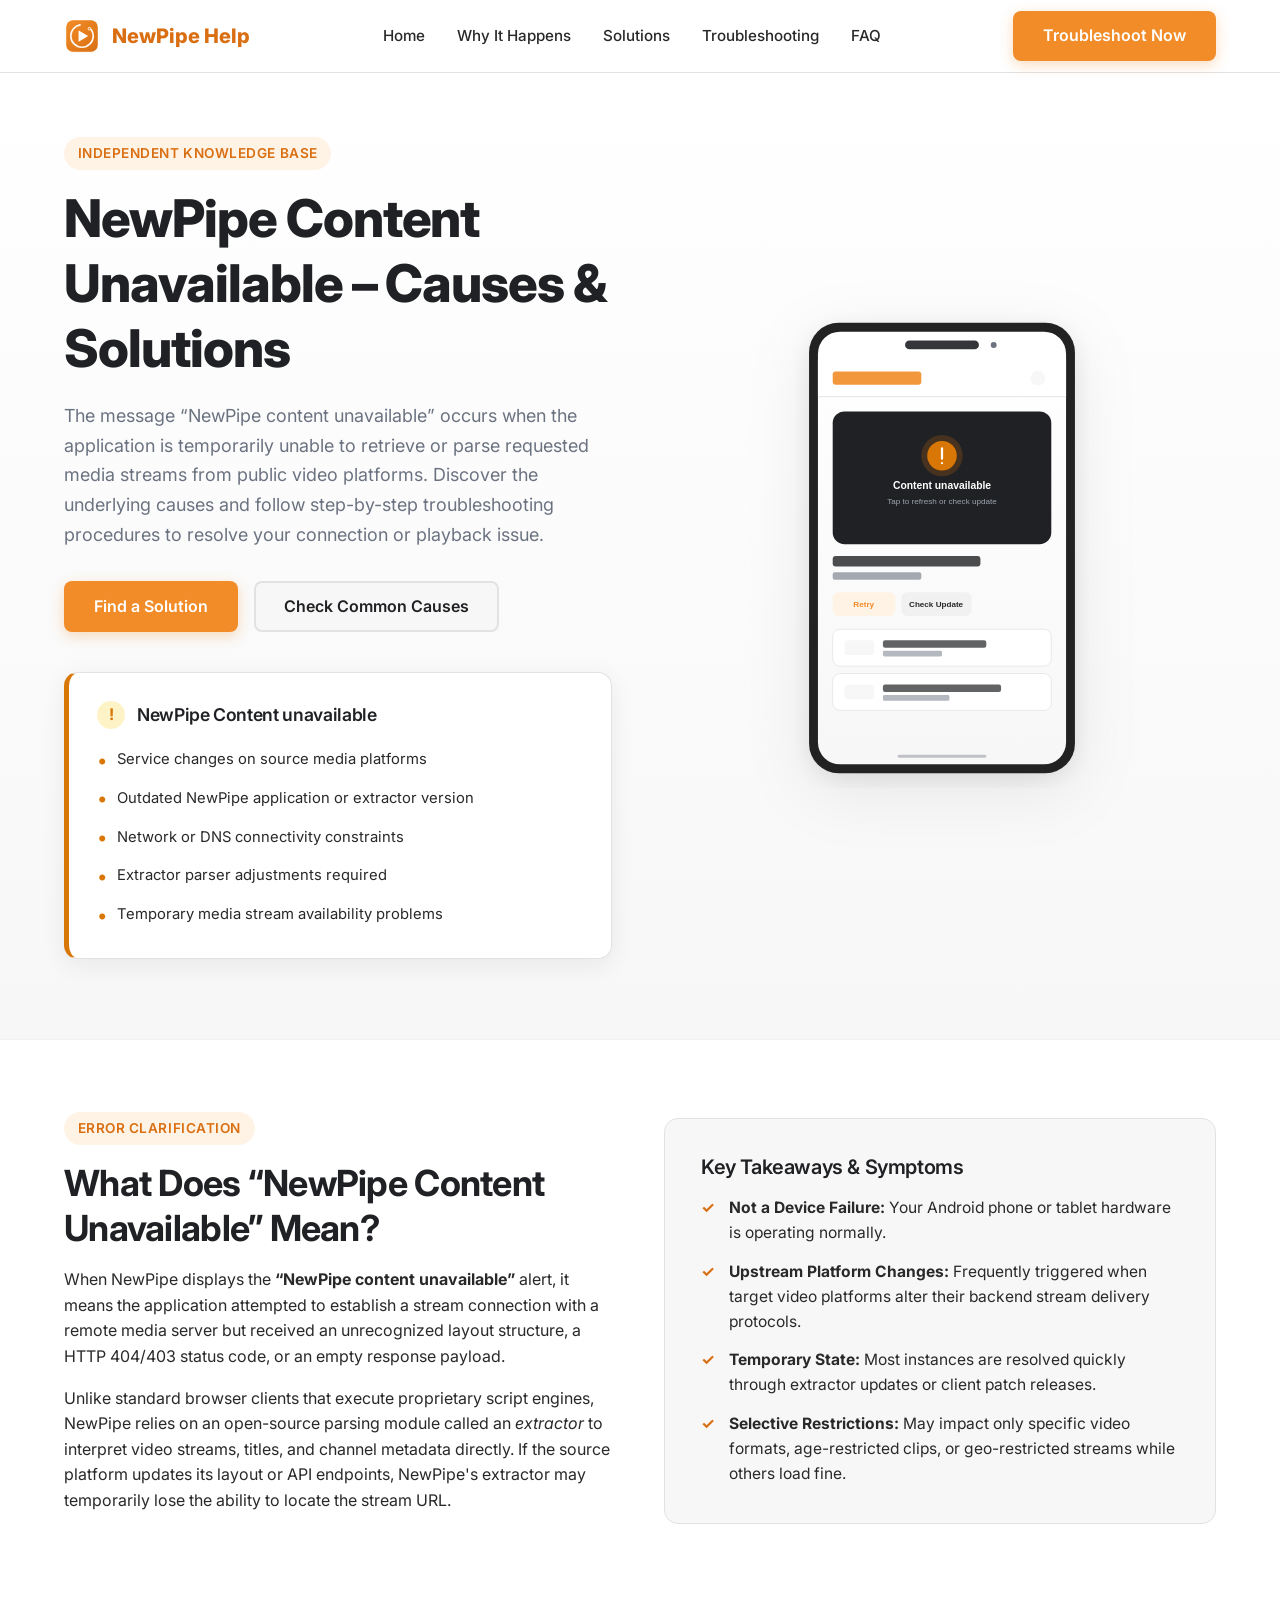
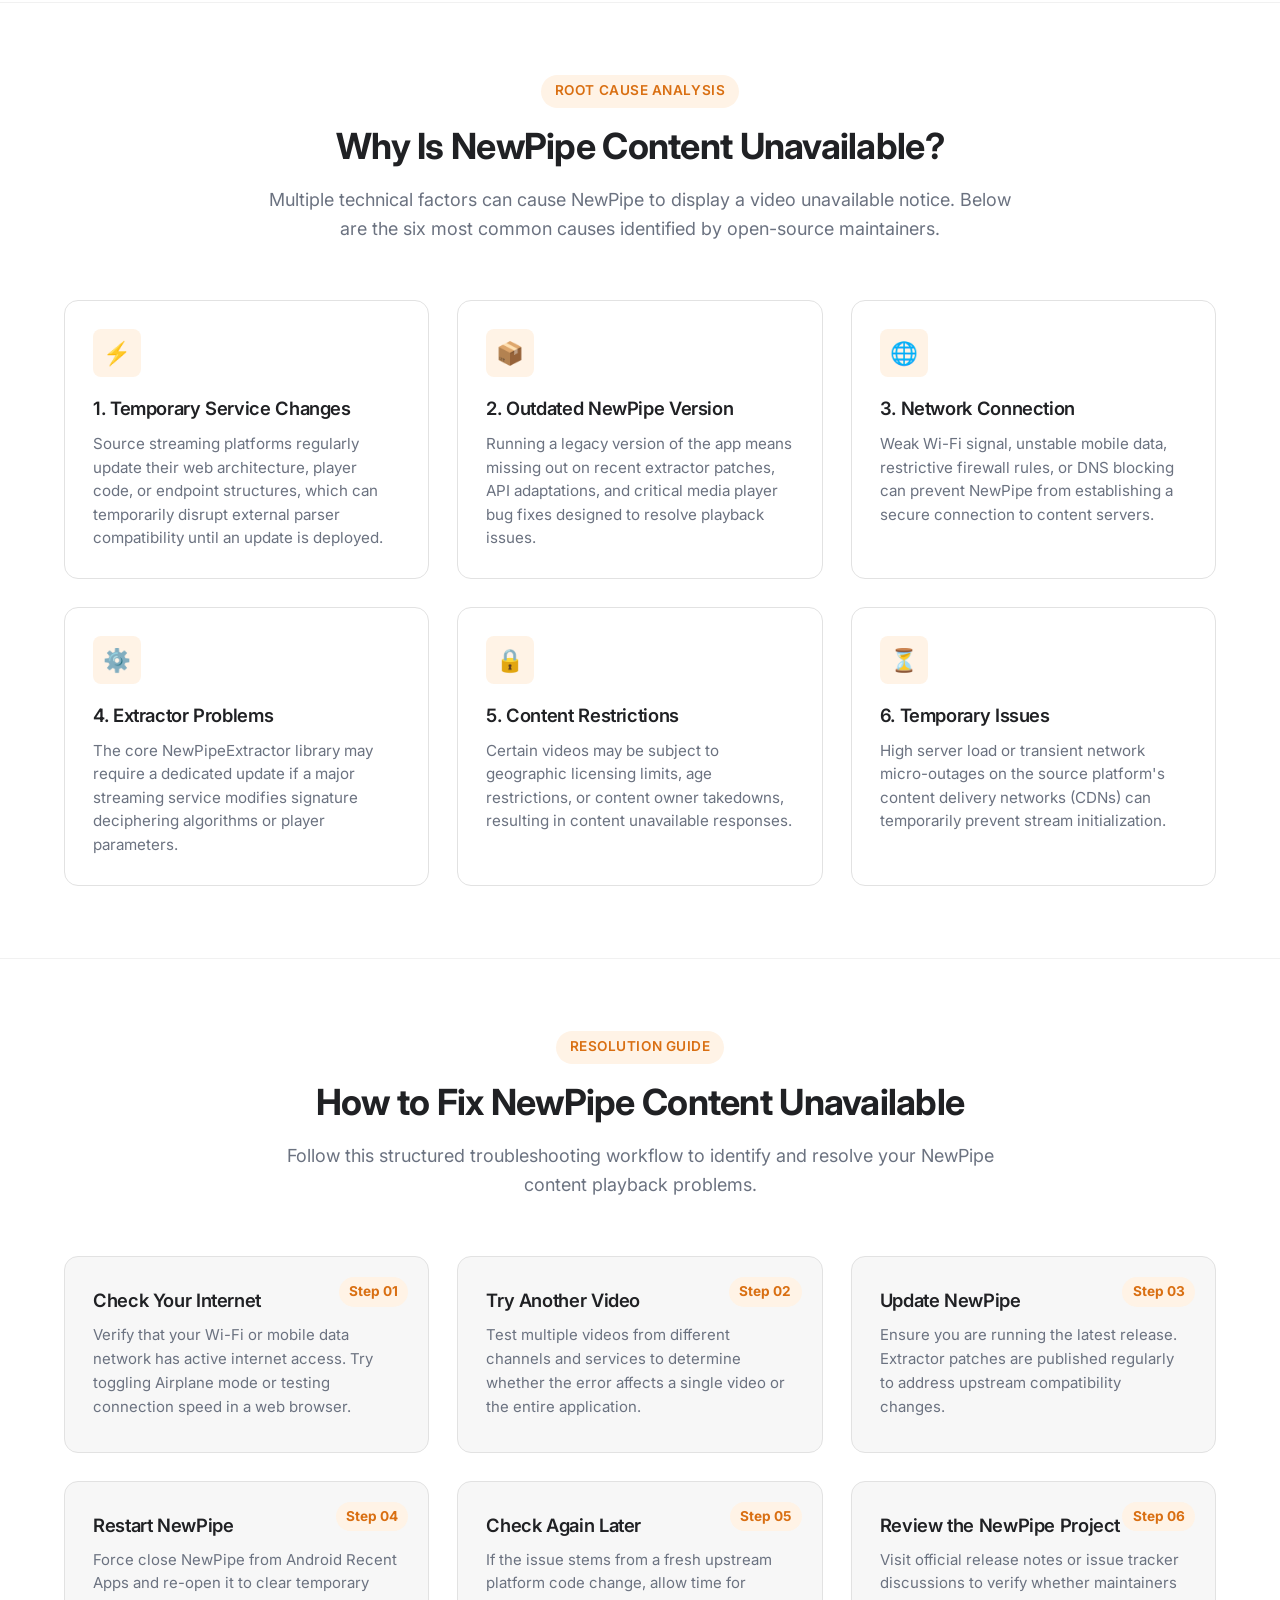
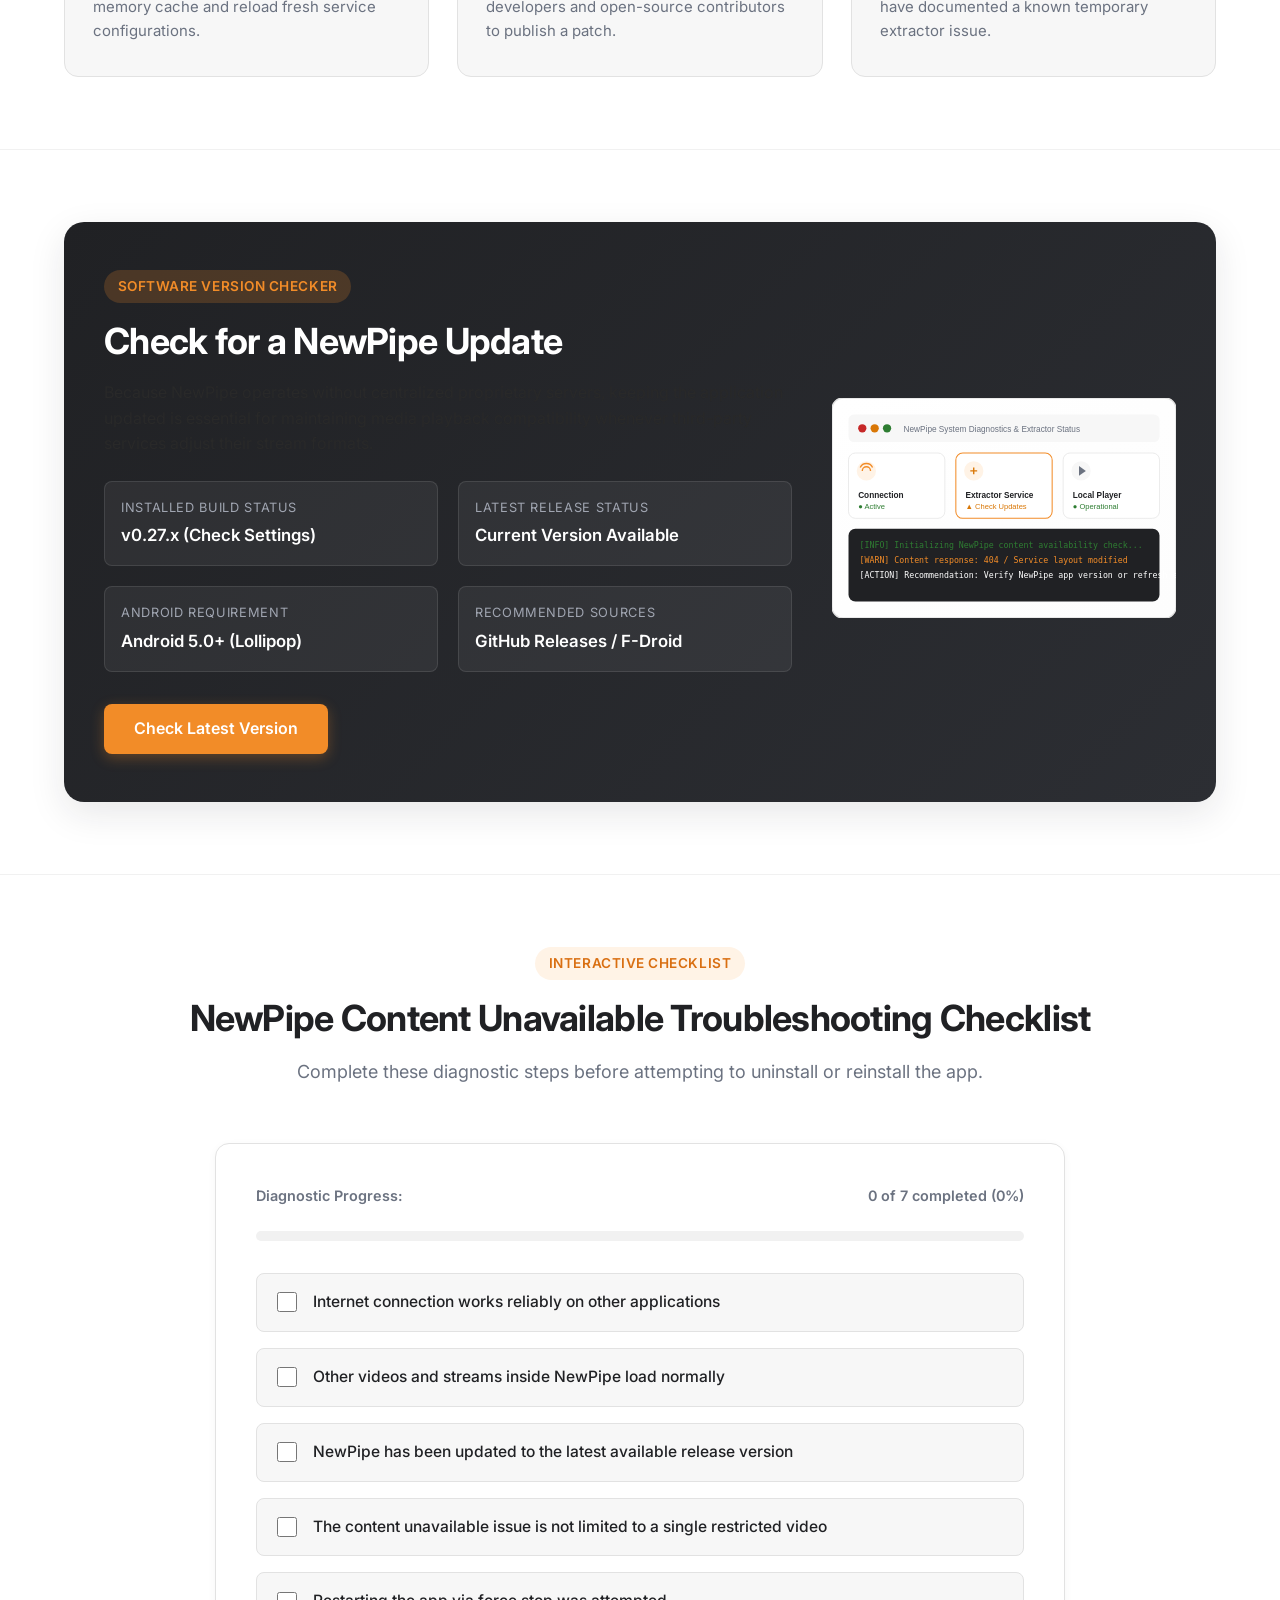
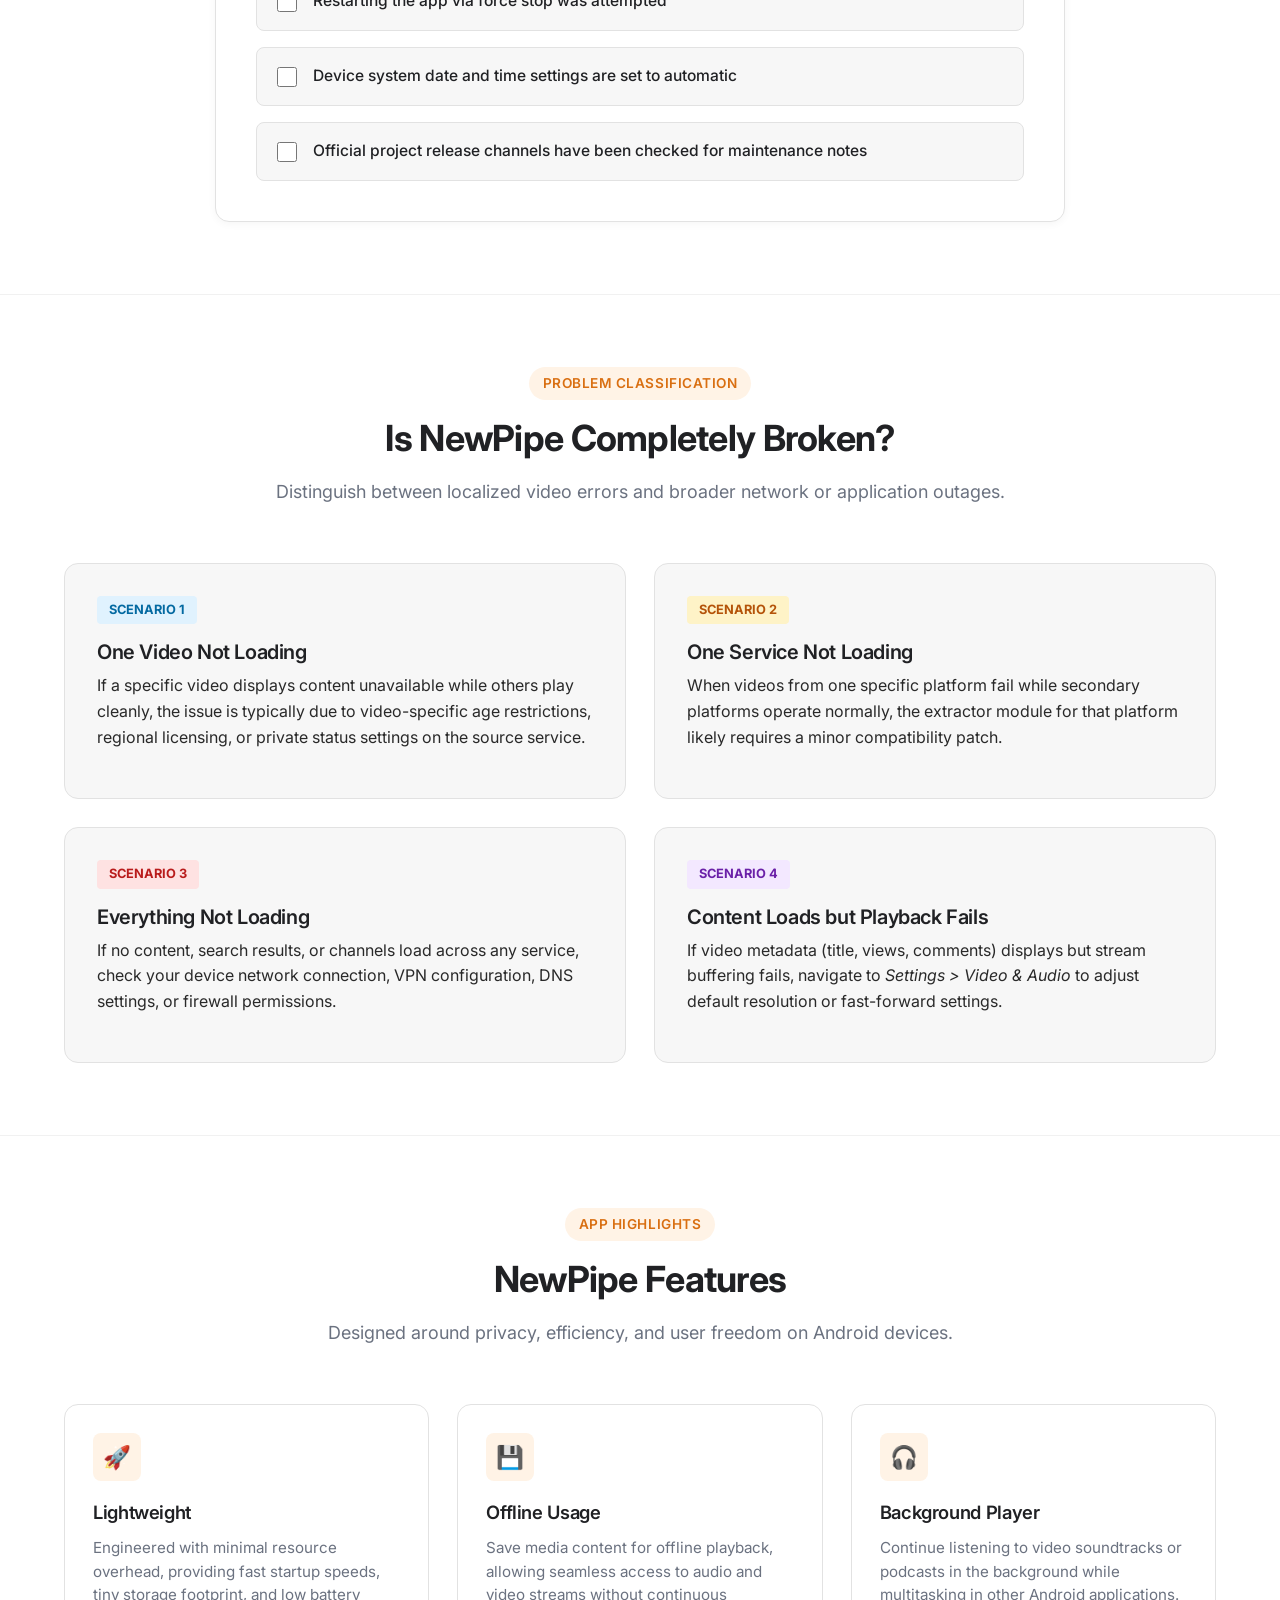
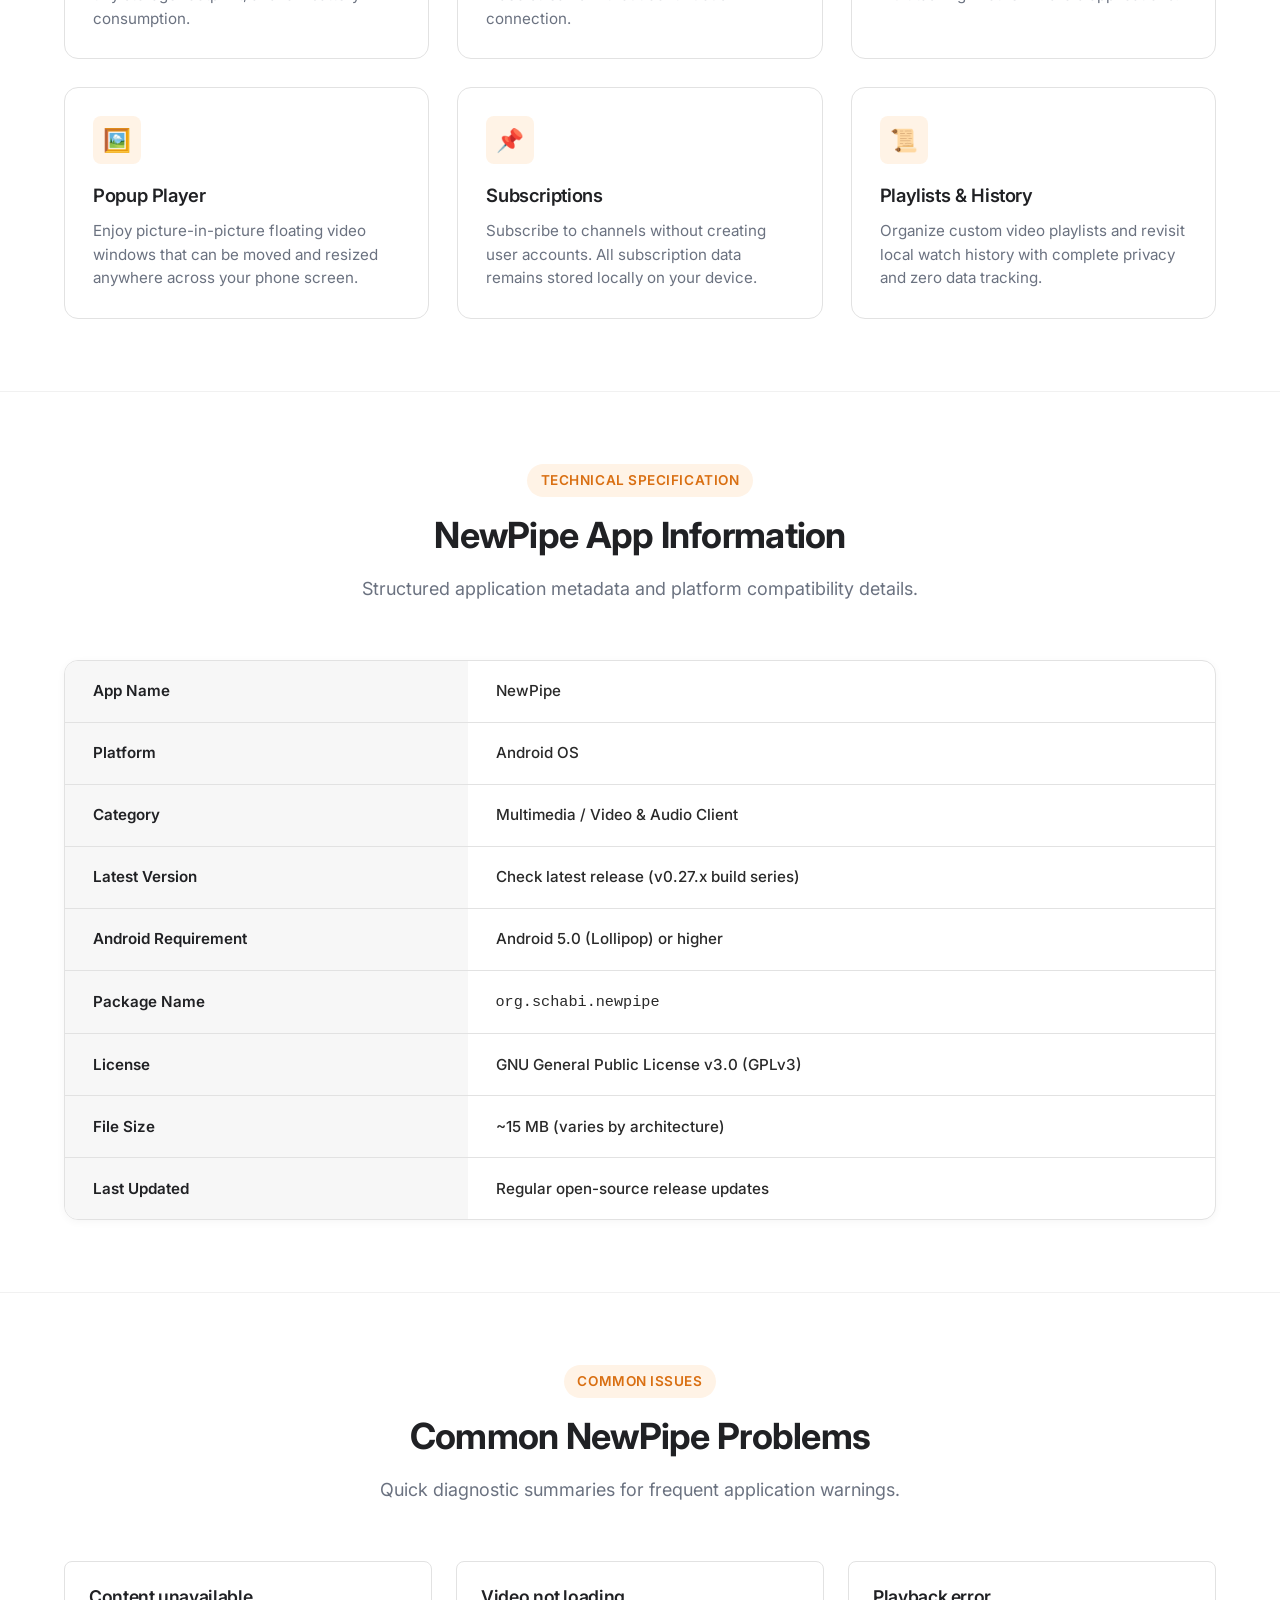
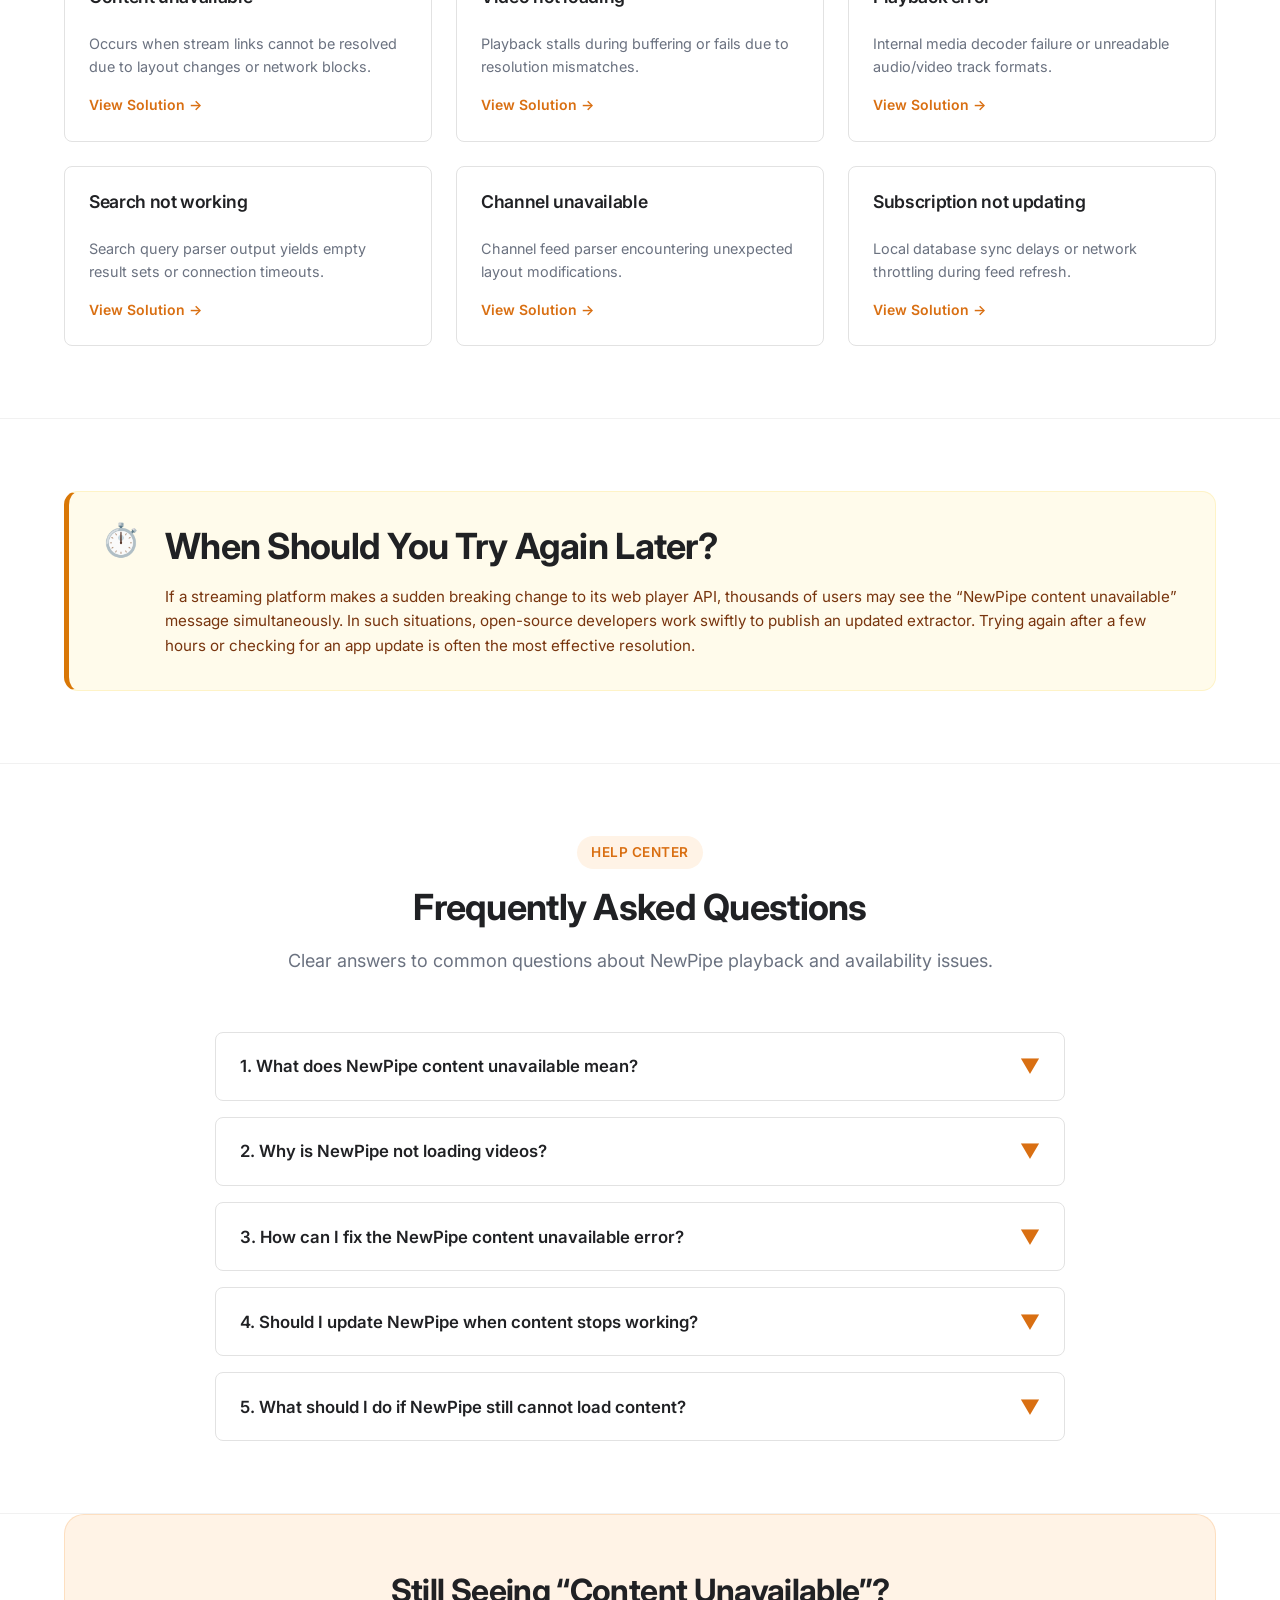
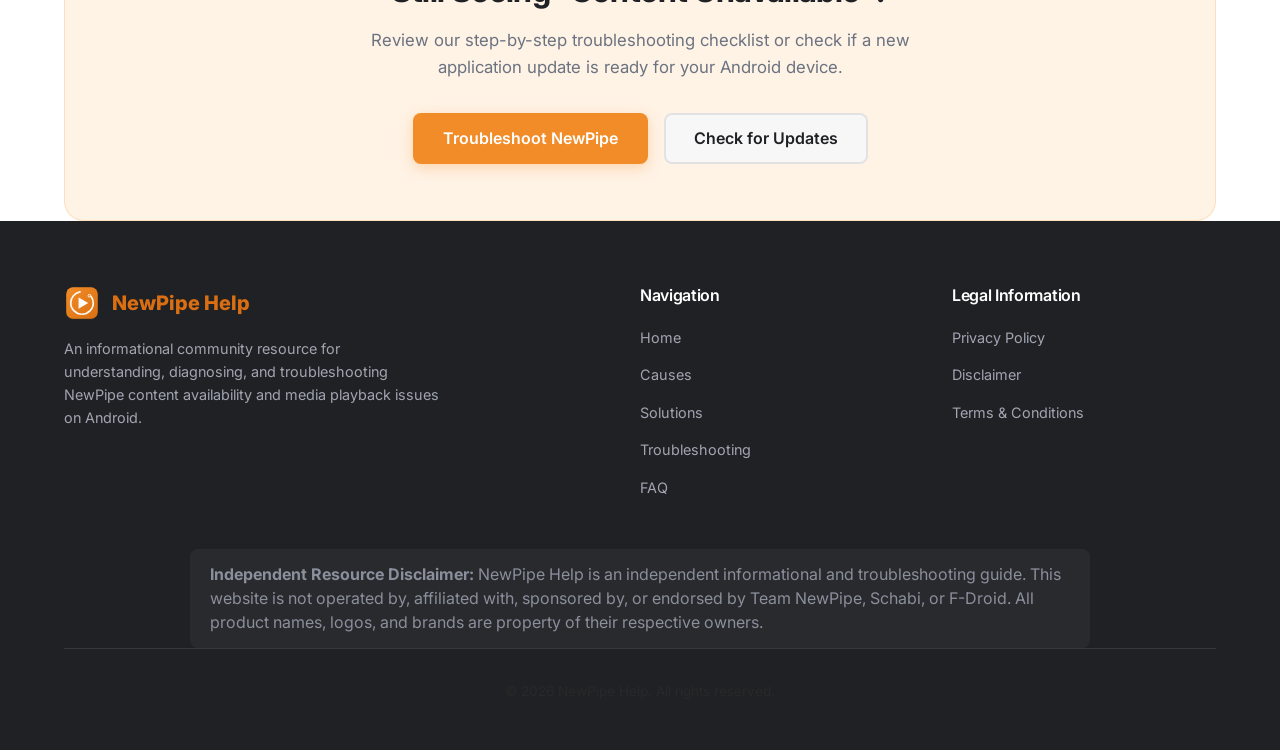
==== index.html @ a4436a57 "first commit" ====
<!DOCTYPE html>
<html lang="en">
<head>
  <meta charset="UTF-8">
  <meta name="viewport" content="width=device-width, initial-scale=1.0">
  <title>NewPipe Content Unavailable – Causes &amp; Fixes</title>
  <meta name="description" content="Seeing “NewPipe content unavailable”? Learn the common causes, troubleshooting steps, update checks, and possible solutions for NewPipe issues.">
  <meta name="keywords" content="NewPipe content unavailable, NewPipe content unavailable error, NewPipe video unavailable, NewPipe not loading content, NewPipe playback problem, NewPipe troubleshooting, NewPipe update, NewPipe connection issue">
  
  <!-- Open Graph / Meta -->
  <meta property="og:title" content="NewPipe Content Unavailable – Causes &amp; Fixes">
  <meta property="og:description" content="Comprehensive troubleshooting resource for understanding and fixing the NewPipe content unavailable error message.">
  <meta property="og:type" content="website">

  <!-- Favicon -->
  <link rel="icon" type="image/svg+xml" href="favicon.svg">
  
  <!-- CSS Stylesheet -->
  <link rel="stylesheet" href="css/style.css">
</head>
<body id="home">

  <!-- Header / Navigation Bar -->
  <header class="site-header">
    <div class="container nav-container">
      <a href="#home" class="brand-logo" aria-label="NewPipe Help Homepage">
        <img src="assets/logo/logo.svg" alt="NewPipe Help Icon">
        <span>NewPipe Help</span>
      </a>

      <nav aria-label="Main Navigation">
        <ul class="nav-menu">
          <li><a href="#home" class="nav-link">Home</a></li>
          <li><a href="#why-it-happens" class="nav-link">Why It Happens</a></li>
          <li><a href="#solutions" class="nav-link">Solutions</a></li>
          <li><a href="#troubleshooting" class="nav-link">Troubleshooting</a></li>
          <li><a href="#faq" class="nav-link">FAQ</a></li>
        </ul>
      </nav>

      <div class="nav-actions">
        <a href="#troubleshooting" class="btn btn-primary">Troubleshoot Now</a>
      </div>

      <button class="hamburger-toggle" aria-expanded="false" aria-label="Toggle navigation menu">
        <div class="hamburger-icon">
          <span></span>
          <span></span>
          <span></span>
        </div>
      </button>
    </div>
  </header>

  <main>
    <!-- Hero Section & Status Card -->
    <section class="hero-section">
      <div class="container hero-grid">
        <div class="hero-content">
          <div class="badge-tag">Independent Knowledge Base</div>
          <h1>NewPipe Content Unavailable – Causes &amp; Solutions</h1>
          <p class="lead">
            The message “NewPipe content unavailable” occurs when the application is temporarily unable to retrieve or parse requested media streams from public video platforms. Discover the underlying causes and follow step-by-step troubleshooting procedures to resolve your connection or playback issue.
          </p>

          <div class="hero-buttons">
            <a href="#solutions" class="btn btn-primary">Find a Solution</a>
            <a href="#why-it-happens" class="btn btn-secondary">Check Common Causes</a>
          </div>

          <!-- Error Status Card Component -->
          <div class="status-card-box">
            <div class="status-card-header">
              <div class="status-indicator-icon">!</div>
              <h3>NewPipe Content unavailable</h3>
            </div>
            <ul class="status-causes-list">
              <li>Service changes on source media platforms</li>
              <li>Outdated NewPipe application or extractor version</li>
              <li>Network or DNS connectivity constraints</li>
              <li>Extractor parser adjustments required</li>
              <li>Temporary media stream availability problems</li>
            </ul>
          </div>
        </div>

        <div class="hero-visual">
          <img src="assets/images/phone-mockup.svg" alt="NewPipe content unavailable error screen illustration on Android device" width="400" height="650">
        </div>
      </div>
    </section>

    <!-- 1. What Does "Content Unavailable" Mean? -->
    <section id="meaning">
      <div class="container">
        <div class="explanation-grid">
          <div>
            <div class="badge-tag">Error Clarification</div>
            <h2>What Does “NewPipe Content Unavailable” Mean?</h2>
            <p>
              When NewPipe displays the <strong>“NewPipe content unavailable”</strong> alert, it means the application attempted to establish a stream connection with a remote media server but received an unrecognized layout structure, a HTTP 404/403 status code, or an empty response payload.
            </p>
            <p>
              Unlike standard browser clients that execute proprietary script engines, NewPipe relies on an open-source parsing module called an <em>extractor</em> to interpret video streams, titles, and channel metadata directly. If the source platform updates its layout or API endpoints, NewPipe's extractor may temporarily lose the ability to locate the stream URL.
            </p>
          </div>

          <div class="explanation-card">
            <h3>Key Takeaways &amp; Symptoms</h3>
            <ul>
              <li><strong>Not a Device Failure:</strong> Your Android phone or tablet hardware is operating normally.</li>
              <li><strong>Upstream Platform Changes:</strong> Frequently triggered when target video platforms alter their backend stream delivery protocols.</li>
              <li><strong>Temporary State:</strong> Most instances are resolved quickly through extractor updates or client patch releases.</li>
              <li><strong>Selective Restrictions:</strong> May impact only specific video formats, age-restricted clips, or geo-restricted streams while others load fine.</li>
            </ul>
          </div>
        </div>
      </div>
    </section>

    <!-- 2. Why Is NewPipe Content Unavailable? (6 Cards) -->
    <section id="why-it-happens" class="surface-bg">
      <div class="container">
        <div class="section-title-wrap">
          <div class="badge-tag">Root Cause Analysis</div>
          <h2>Why Is NewPipe Content Unavailable?</h2>
          <p class="lead">Multiple technical factors can cause NewPipe to display a video unavailable notice. Below are the six most common causes identified by open-source maintainers.</p>
        </div>

        <div class="grid-3-col">
          <div class="feature-card">
            <div class="card-icon">⚡</div>
            <h3>1. Temporary Service Changes</h3>
            <p>Source streaming platforms regularly update their web architecture, player code, or endpoint structures, which can temporarily disrupt external parser compatibility until an update is deployed.</p>
          </div>

          <div class="feature-card">
            <div class="card-icon">📦</div>
            <h3>2. Outdated NewPipe Version</h3>
            <p>Running a legacy version of the app means missing out on recent extractor patches, API adaptations, and critical media player bug fixes designed to resolve playback issues.</p>
          </div>

          <div class="feature-card">
            <div class="card-icon">🌐</div>
            <h3>3. Network Connection</h3>
            <p>Weak Wi-Fi signal, unstable mobile data, restrictive firewall rules, or DNS blocking can prevent NewPipe from establishing a secure connection to content servers.</p>
          </div>

          <div class="feature-card">
            <div class="card-icon">⚙️</div>
            <h3>4. Extractor Problems</h3>
            <p>The core NewPipeExtractor library may require a dedicated update if a major streaming service modifies signature deciphering algorithms or player parameters.</p>
          </div>

          <div class="feature-card">
            <div class="card-icon">🔒</div>
            <h3>5. Content Restrictions</h3>
            <p>Certain videos may be subject to geographic licensing limits, age restrictions, or content owner takedowns, resulting in content unavailable responses.</p>
          </div>

          <div class="feature-card">
            <div class="card-icon">⏳</div>
            <h3>6. Temporary Issues</h3>
            <p>High server load or transient network micro-outages on the source platform's content delivery networks (CDNs) can temporarily prevent stream initialization.</p>
          </div>
        </div>
      </div>
    </section>

    <!-- 3. How to Fix NewPipe Content Unavailable (6 Steps) -->
    <section id="solutions">
      <div class="container">
        <div class="section-title-wrap">
          <div class="badge-tag">Resolution Guide</div>
          <h2>How to Fix NewPipe Content Unavailable</h2>
          <p class="lead">Follow this structured troubleshooting workflow to identify and resolve your NewPipe content playback problems.</p>
        </div>

        <div class="steps-grid">
          <div class="step-card">
            <span class="step-number">Step 01</span>
            <h3>Check Your Internet</h3>
            <p>Verify that your Wi-Fi or mobile data network has active internet access. Try toggling Airplane mode or testing connection speed in a web browser.</p>
          </div>

          <div class="step-card">
            <span class="step-number">Step 02</span>
            <h3>Try Another Video</h3>
            <p>Test multiple videos from different channels and services to determine whether the error affects a single video or the entire application.</p>
          </div>

          <div class="step-card">
            <span class="step-number">Step 03</span>
            <h3>Update NewPipe</h3>
            <p>Ensure you are running the latest release. Extractor patches are published regularly to address upstream compatibility changes.</p>
          </div>

          <div class="step-card">
            <span class="step-number">Step 04</span>
            <h3>Restart NewPipe</h3>
            <p>Force close NewPipe from Android Recent Apps and re-open it to clear temporary memory cache and reload fresh service configurations.</p>
          </div>

          <div class="step-card">
            <span class="step-number">Step 05</span>
            <h3>Check Again Later</h3>
            <p>If the issue stems from a fresh upstream platform code change, allow time for developers and open-source contributors to publish a patch.</p>
          </div>

          <div class="step-card">
            <span class="step-number">Step 06</span>
            <h3>Review the NewPipe Project</h3>
            <p>Visit official release notes or issue tracker discussions to verify whether maintainers have documented a known temporary extractor issue.</p>
          </div>
        </div>
      </div>
    </section>

    <!-- 4. Check for a NewPipe Update -->
    <section id="update">
      <div class="container">
        <div class="update-card-banner">
          <div class="update-grid">
            <div>
              <div class="badge-tag" style="background-color: rgba(242, 140, 40, 0.2); color: #f28c28;">Software Version Checker</div>
              <h2>Check for a NewPipe Update</h2>
              <p>
                Because NewPipe operates without centralized proprietary servers, keeping the application updated is essential for maintaining media playback compatibility whenever third-party services adjust their stream formats.
              </p>

              <div class="update-info-list">
                <div class="update-info-item">
                  <span class="label">Installed Build Status</span>
                  <span class="value">v0.27.x (Check Settings)</span>
                </div>
                <div class="update-info-item">
                  <span class="label">Latest Release Status</span>
                  <span class="value">Current Version Available</span>
                </div>
                <div class="update-info-item">
                  <span class="label">Android Requirement</span>
                  <span class="value">Android 5.0+ (Lollipop)</span>
                </div>
                <div class="update-info-item">
                  <span class="label">Recommended Sources</span>
                  <span class="value">GitHub Releases / F-Droid</span>
                </div>
              </div>

              <a href="#troubleshooting" class="btn btn-primary">Check Latest Version</a>
            </div>

            <div style="text-align: center;">
              <img src="assets/images/status-illustration.svg" alt="NewPipe version diagnostic illustration" style="max-width: 100%; height: auto;">
            </div>
          </div>
        </div>
      </div>
    </section>

    <!-- 5. Troubleshooting Checklist -->
    <section id="troubleshooting">
      <div class="container">
        <div class="section-title-wrap">
          <div class="badge-tag">Interactive Checklist</div>
          <h2>NewPipe Content Unavailable Troubleshooting Checklist</h2>
          <p class="lead">Complete these diagnostic steps before attempting to uninstall or reinstall the app.</p>
        </div>

        <div class="checklist-wrapper">
          <div class="checklist-status-text">
            <span>Diagnostic Progress:</span>
            <span id="checklist-count">0 of 7 completed (0%)</span>
          </div>

          <div class="checklist-progress-bar">
            <div class="checklist-progress-fill" id="checklist-progress"></div>
          </div>

          <div class="checklist-items">
            <label class="checklist-item">
              <input type="checkbox" id="chk1">
              <span>Internet connection works reliably on other applications</span>
            </label>

            <label class="checklist-item">
              <input type="checkbox" id="chk2">
              <span>Other videos and streams inside NewPipe load normally</span>
            </label>

            <label class="checklist-item">
              <input type="checkbox" id="chk3">
              <span>NewPipe has been updated to the latest available release version</span>
            </label>

            <label class="checklist-item">
              <input type="checkbox" id="chk4">
              <span>The content unavailable issue is not limited to a single restricted video</span>
            </label>

            <label class="checklist-item">
              <input type="checkbox" id="chk5">
              <span>Restarting the app via force stop was attempted</span>
            </label>

            <label class="checklist-item">
              <input type="checkbox" id="chk6">
              <span>Device system date and time settings are set to automatic</span>
            </label>

            <label class="checklist-item">
              <input type="checkbox" id="chk7">
              <span>Official project release channels have been checked for maintenance notes</span>
            </label>
          </div>
        </div>
      </div>
    </section>

    <!-- 6. Is NewPipe Completely Broken? -->
    <section id="problem-types">
      <div class="container">
        <div class="section-title-wrap">
          <div class="badge-tag">Problem Classification</div>
          <h2>Is NewPipe Completely Broken?</h2>
          <p class="lead">Distinguish between localized video errors and broader network or application outages.</p>
        </div>

        <div class="breakdown-grid">
          <div class="breakdown-card">
            <span class="breakdown-tag tag-video">Scenario 1</span>
            <h3>One Video Not Loading</h3>
            <p>
              If a specific video displays content unavailable while others play cleanly, the issue is typically due to video-specific age restrictions, regional licensing, or private status settings on the source service.
            </p>
          </div>

          <div class="breakdown-card">
            <span class="breakdown-tag tag-service">Scenario 2</span>
            <h3>One Service Not Loading</h3>
            <p>
              When videos from one specific platform fail while secondary platforms operate normally, the extractor module for that platform likely requires a minor compatibility patch.
            </p>
          </div>

          <div class="breakdown-card">
            <span class="breakdown-tag tag-all">Scenario 3</span>
            <h3>Everything Not Loading</h3>
            <p>
              If no content, search results, or channels load across any service, check your device network connection, VPN configuration, DNS settings, or firewall permissions.
            </p>
          </div>

          <div class="breakdown-card">
            <span class="breakdown-tag tag-player">Scenario 4</span>
            <h3>Content Loads but Playback Fails</h3>
            <p>
              If video metadata (title, views, comments) displays but stream buffering fails, navigate to <em>Settings &gt; Video &amp; Audio</em> to adjust default resolution or fast-forward settings.
            </p>
          </div>
        </div>
      </div>
    </section>

    <!-- 7. NewPipe Features -->
    <section id="features">
      <div class="container">
        <div class="section-title-wrap">
          <div class="badge-tag">App Highlights</div>
          <h2>NewPipe Features</h2>
          <p class="lead">Designed around privacy, efficiency, and user freedom on Android devices.</p>
        </div>

        <div class="grid-3-col">
          <div class="feature-card">
            <div class="card-icon">🚀</div>
            <h3>Lightweight</h3>
            <p>Engineered with minimal resource overhead, providing fast startup speeds, tiny storage footprint, and low battery consumption.</p>
          </div>

          <div class="feature-card">
            <div class="card-icon">💾</div>
            <h3>Offline Usage</h3>
            <p>Save media content for offline playback, allowing seamless access to audio and video streams without continuous connection.</p>
          </div>

          <div class="feature-card">
            <div class="card-icon">🎧</div>
            <h3>Background Player</h3>
            <p>Continue listening to video soundtracks or podcasts in the background while multitasking in other Android applications.</p>
          </div>

          <div class="feature-card">
            <div class="card-icon">🖼️</div>
            <h3>Popup Player</h3>
            <p>Enjoy picture-in-picture floating video windows that can be moved and resized anywhere across your phone screen.</p>
          </div>

          <div class="feature-card">
            <div class="card-icon">📌</div>
            <h3>Subscriptions</h3>
            <p>Subscribe to channels without creating user accounts. All subscription data remains stored locally on your device.</p>
          </div>

          <div class="feature-card">
            <div class="card-icon">📜</div>
            <h3>Playlists &amp; History</h3>
            <p>Organize custom video playlists and revisit local watch history with complete privacy and zero data tracking.</p>
          </div>
        </div>
      </div>
    </section>

    <!-- 8. NewPipe App Information (F-Droid Style Structured Table) -->
    <section id="app-info">
      <div class="container">
        <div class="section-title-wrap">
          <div class="badge-tag">Technical Specification</div>
          <h2>NewPipe App Information</h2>
          <p class="lead">Structured application metadata and platform compatibility details.</p>
        </div>

        <div class="app-info-card">
          <div class="table-responsive">
            <table class="app-info-table">
              <tbody>
                <tr>
                  <th>App Name</th>
                  <td>NewPipe</td>
                </tr>
                <tr>
                  <th>Platform</th>
                  <td>Android OS</td>
                </tr>
                <tr>
                  <th>Category</th>
                  <td>Multimedia / Video &amp; Audio Client</td>
                </tr>
                <tr>
                  <th>Latest Version</th>
                  <td>Check latest release (v0.27.x build series)</td>
                </tr>
                <tr>
                  <th>Android Requirement</th>
                  <td>Android 5.0 (Lollipop) or higher</td>
                </tr>
                <tr>
                  <th>Package Name</th>
                  <td><code>org.schabi.newpipe</code></td>
                </tr>
                <tr>
                  <th>License</th>
                  <td>GNU General Public License v3.0 (GPLv3)</td>
                </tr>
                <tr>
                  <th>File Size</th>
                  <td>~15 MB (varies by architecture)</td>
                </tr>
                <tr>
                  <th>Last Updated</th>
                  <td>Regular open-source release updates</td>
                </tr>
              </tbody>
            </table>
          </div>
        </div>
      </div>
    </section>

    <!-- 9. Common NewPipe Problems -->
    <section id="common-problems">
      <div class="container">
        <div class="section-title-wrap">
          <div class="badge-tag">Common Issues</div>
          <h2>Common NewPipe Problems</h2>
          <p class="lead">Quick diagnostic summaries for frequent application warnings.</p>
        </div>

        <div class="problems-grid">
          <div class="problem-card">
            <h3>Content unavailable</h3>
            <p>Occurs when stream links cannot be resolved due to layout changes or network blocks.</p>
            <a href="#solutions" class="btn-link">View Solution &rarr;</a>
          </div>

          <div class="problem-card">
            <h3>Video not loading</h3>
            <p>Playback stalls during buffering or fails due to resolution mismatches.</p>
            <a href="#troubleshooting" class="btn-link">View Solution &rarr;</a>
          </div>

          <div class="problem-card">
            <h3>Playback error</h3>
            <p>Internal media decoder failure or unreadable audio/video track formats.</p>
            <a href="#solutions" class="btn-link">View Solution &rarr;</a>
          </div>

          <div class="problem-card">
            <h3>Search not working</h3>
            <p>Search query parser output yields empty result sets or connection timeouts.</p>
            <a href="#update" class="btn-link">View Solution &rarr;</a>
          </div>

          <div class="problem-card">
            <h3>Channel unavailable</h3>
            <p>Channel feed parser encountering unexpected layout modifications.</p>
            <a href="#meaning" class="btn-link">View Solution &rarr;</a>
          </div>

          <div class="problem-card">
            <h3>Subscription not updating</h3>
            <p>Local database sync delays or network throttling during feed refresh.</p>
            <a href="#troubleshooting" class="btn-link">View Solution &rarr;</a>
          </div>
        </div>
      </div>
    </section>

    <!-- 10. When Should You Try Again Later? -->
    <section id="when-to-wait">
      <div class="container">
        <div class="notice-box">
          <div class="notice-icon">⏱️</div>
          <div class="notice-content">
            <h2>When Should You Try Again Later?</h2>
            <p>
              If a streaming platform makes a sudden breaking change to its web player API, thousands of users may see the “NewPipe content unavailable” message simultaneously. In such situations, open-source developers work swiftly to publish an updated extractor. Trying again after a few hours or checking for an app update is often the most effective resolution.
            </p>
          </div>
        </div>
      </div>
    </section>

    <!-- 11. FAQ Section (Accordion) -->
    <section id="faq">
      <div class="container">
        <div class="section-title-wrap">
          <div class="badge-tag">Help Center</div>
          <h2>Frequently Asked Questions</h2>
          <p class="lead">Clear answers to common questions about NewPipe playback and availability issues.</p>
        </div>

        <div class="faq-wrapper">
          <!-- FAQ Item 1 -->
          <div class="faq-item">
            <button class="faq-button" aria-expanded="false" aria-controls="faq-ans-1">
              <span>1. What does NewPipe content unavailable mean?</span>
              <span class="faq-icon" aria-hidden="true">▼</span>
            </button>
            <div id="faq-ans-1" class="faq-content">
              <div class="faq-body">
                The “NewPipe content unavailable” error indicates that NewPipe tried to fetch the stream details for a video but the remote server returned an unexpected response, an empty payload, or an unreadable media stream format. It typically stems from backend platform changes or network blocks rather than a bug with your phone hardware.
              </div>
            </div>
          </div>

          <!-- FAQ Item 2 -->
          <div class="faq-item">
            <button class="faq-button" aria-expanded="false" aria-controls="faq-ans-2">
              <span>2. Why is NewPipe not loading videos?</span>
              <span class="faq-icon" aria-hidden="true">▼</span>
            </button>
            <div id="faq-ans-2" class="faq-content">
              <div class="faq-body">
                NewPipe may fail to load videos due to several factors: an outdated version of NewPipe lacking the newest extractor patches, temporary changes on the source streaming platform, network connectivity limits, restrictive DNS or VPN settings, or specific video restriction rules.
              </div>
            </div>
          </div>

          <!-- FAQ Item 3 -->
          <div class="faq-item">
            <button class="faq-button" aria-expanded="false" aria-controls="faq-ans-3">
              <span>3. How can I fix the NewPipe content unavailable error?</span>
              <span class="faq-icon" aria-hidden="true">▼</span>
            </button>
            <div id="faq-ans-3" class="faq-content">
              <div class="faq-body">
                You can fix the error by executing key troubleshooting steps: verify active internet access, test different videos, update NewPipe to the latest version, force stop and restart the app, clear temporary app cache, and check official project update channels if upstream services altered their player code.
              </div>
            </div>
          </div>

          <!-- FAQ Item 4 -->
          <div class="faq-item">
            <button class="faq-button" aria-expanded="false" aria-controls="faq-ans-4">
              <span>4. Should I update NewPipe when content stops working?</span>
              <span class="faq-icon" aria-hidden="true">▼</span>
            </button>
            <div id="faq-ans-4" class="faq-content">
              <div class="faq-body">
                Yes. Updating NewPipe is often the most effective resolution when content stops playing. Open-source maintainers frequently publish new releases containing updated extractor scripts specifically created to restore playback after platform modifications.
              </div>
            </div>
          </div>

          <!-- FAQ Item 5 -->
          <div class="faq-item">
            <button class="faq-button" aria-expanded="false" aria-controls="faq-ans-5">
              <span>5. What should I do if NewPipe still cannot load content?</span>
              <span class="faq-icon" aria-hidden="true">▼</span>
            </button>
            <div id="faq-ans-5" class="faq-content">
              <div class="faq-body">
                If troubleshooting steps do not immediately solve the problem, check official project channels (such as GitHub releases or maintainer updates) for notices regarding ongoing service changes. In many cases, developers are already assembling a patch, and waiting a short period for the next update release will resolve the issue.
              </div>
            </div>
          </div>
        </div>
      </div>
    </section>

    <!-- 12. Final CTA Banner -->
    <section class="container">
      <div class="cta-banner">
        <h2>Still Seeing “Content Unavailable”?</h2>
        <p>Review our step-by-step troubleshooting checklist or check if a new application update is ready for your Android device.</p>
        <div class="btn-group">
          <a href="#troubleshooting" class="btn btn-primary">Troubleshoot NewPipe</a>
          <a href="#update" class="btn btn-secondary">Check for Updates</a>
        </div>
      </div>
    </section>
  </main>

  <!-- Minimalist Professional Footer -->
  <footer class="site-footer">
    <div class="container">
      <div class="footer-grid">
        <div class="footer-brand">
          <a href="#home" class="brand-logo">
            <img src="assets/logo/logo.svg" alt="NewPipe Help Logo">
            <span>NewPipe Help</span>
          </a>
          <p>
            An informational community resource for understanding, diagnosing, and troubleshooting NewPipe content availability and media playback issues on Android.
          </p>
        </div>

        <div class="footer-col">
          <h4>Navigation</h4>
          <ul class="footer-links">
            <li><a href="#home">Home</a></li>
            <li><a href="#why-it-happens">Causes</a></li>
            <li><a href="#solutions">Solutions</a></li>
            <li><a href="#troubleshooting">Troubleshooting</a></li>
            <li><a href="#faq">FAQ</a></li>
          </ul>
        </div>

        <div class="footer-col">
          <h4>Legal Information</h4>
          <ul class="footer-links">
            <li><a href="#disclaimer">Privacy Policy</a></li>
            <li><a href="#disclaimer">Disclaimer</a></li>
            <li><a href="#disclaimer">Terms &amp; Conditions</a></li>
          </ul>
        </div>
      </div>

      <div class="disclaimer-box" id="disclaimer">
        <strong>Independent Resource Disclaimer:</strong> NewPipe Help is an independent informational and troubleshooting guide. This website is not operated by, affiliated with, sponsored by, or endorsed by Team NewPipe, Schabi, or F-Droid. All product names, logos, and brands are property of their respective owners.
      </div>

      <div class="footer-bottom">
        <p>&copy; 2026 NewPipe Help. All rights reserved.</p>
      </div>
    </div>
  </footer>

  <!-- Vanilla JavaScript File -->
  <script src="js/script.js"></script>
</body>
</html>
---- css/style.css ----
/* ==========================================================================
   NewPipe Help - Professional Home Page Stylesheet
   Built with Vanilla CSS3 (Mobile-First, Accessible & Highly Performant)
   ========================================================================== */

/* Google Fonts Import */
@import url('https://fonts.googleapis.com/css2?family=Inter:wght@400;500;600;700;800&display=swap');

:root {
  /* Color Palette - Inspired by NewPipe & F-Droid Open-Source Aesthetic */
  --primary: #f28c28;
  --primary-dark: #d96f12;
  --primary-soft: #fff3e6;
  --dark: #202124;
  --text: #292929;
  --muted: #6b7280;
  --background: #ffffff;
  --surface: #f7f7f7;
  --surface-alt: #f1f1f1;
  --border: #e2e2e2;
  --success: #2e7d32;
  --warning: #d97706;
  --error: #c62828;

  /* Typography & Layout Tokens */
  --font-main: 'Inter', -apple-system, BlinkMacSystemFont, 'Segoe UI', Roboto, Helvetica, Arial, sans-serif;
  --radius-sm: 8px;
  --radius-md: 14px;
  --radius-lg: 20px;
  --shadow-sm: 0 2px 8px rgba(32, 33, 36, 0.04);
  --shadow-md: 0 6px 24px rgba(32, 33, 36, 0.07);
  --shadow-lg: 0 12px 36px rgba(32, 33, 36, 0.1);
  --transition: all 0.25s cubic-bezier(0.4, 0, 0.2, 1);
  --max-width: 1200px;
}

/* Reset & Box Sizing */
*, *::before, *::after {
  box-sizing: border-box;
  margin: 0;
  padding: 0;
}

html {
  font-family: var(--font-main);
  font-size: 16px;
  scroll-behavior: smooth;
  color: var(--text);
  background-color: var(--background);
  -webkit-font-smoothing: antialiased;
  -moz-osx-font-smoothing: grayscale;
}

body {
  line-height: 1.6;
  overflow-x: hidden;
  display: flex;
  flex-direction: column;
  min-height: 100vh;
}

/* Typography Defaults */
h1, h2, h3, h4, h5, h6 {
  color: var(--dark);
  font-weight: 700;
  line-height: 1.25;
  letter-spacing: -0.02em;
}

h1 {
  font-size: clamp(2rem, 4.5vw, 3.25rem);
  font-weight: 800;
  margin-bottom: 1.25rem;
}

h2 {
  font-size: clamp(1.5rem, 3vw, 2.25rem);
  font-weight: 700;
  margin-bottom: 1rem;
}

h3 {
  font-size: 1.25rem;
  font-weight: 600;
  margin-bottom: 0.5rem;
}

p {
  margin-bottom: 1rem;
  color: var(--text);
}

p.lead {
  font-size: 1.125rem;
  color: var(--muted);
  line-height: 1.65;
  max-width: 750px;
}

a {
  color: var(--primary-dark);
  text-decoration: none;
  transition: var(--transition);
}

a:hover, a:focus-visible {
  color: var(--primary);
}

/* Layout Components */
.container {
  width: 100%;
  max-width: var(--max-width);
  margin: 0 auto;
  padding: 0 1.5rem;
}

section {
  padding: 4.5rem 0;
  border-bottom: 1px solid var(--surface-alt);
}

section:last-of-type {
  border-bottom: none;
}

.section-title-wrap {
  text-align: center;
  margin-bottom: 3.5rem;
}

.section-title-wrap p {
  margin: 0 auto;
}

.badge-tag {
  display: inline-flex;
  align-items: center;
  gap: 0.5rem;
  padding: 0.35rem 0.85rem;
  background-color: var(--primary-soft);
  color: var(--primary-dark);
  font-size: 0.85rem;
  font-weight: 600;
  border-radius: 999px;
  margin-bottom: 1rem;
  text-transform: uppercase;
  letter-spacing: 0.04em;
}

/* Buttons & Interactive Elements */
.btn {
  display: inline-flex;
  align-items: center;
  justify-content: center;
  gap: 0.5rem;
  padding: 0.85rem 1.75rem;
  font-size: 1rem;
  font-weight: 600;
  border-radius: var(--radius-sm);
  transition: var(--transition);
  cursor: pointer;
  border: 2px solid transparent;
  text-decoration: none;
  line-height: 1.2;
}

.btn-primary {
  background-color: var(--primary);
  color: #ffffff;
  box-shadow: 0 4px 14px rgba(242, 140, 40, 0.3);
}

.btn-primary:hover, .btn-primary:focus-visible {
  background-color: var(--primary-dark);
  color: #ffffff;
  box-shadow: 0 6px 20px rgba(217, 111, 18, 0.4);
  transform: translateY(-2px);
}

.btn-secondary {
  background-color: var(--surface);
  color: var(--dark);
  border-color: var(--border);
}

.btn-secondary:hover, .btn-secondary:focus-visible {
  background-color: var(--surface-alt);
  border-color: #d0d0d0;
  transform: translateY(-2px);
}

/* Focus States for Accessibility */
:focus-visible {
  outline: 3px solid var(--primary);
  outline-offset: 3px;
}

/* ==========================================================================
   Header & Navigation Bar
   ========================================================================== */
.site-header {
  position: sticky;
  top: 0;
  z-index: 1000;
  background-color: rgba(255, 255, 255, 0.96);
  backdrop-filter: blur(10px);
  border-bottom: 1px solid var(--border);
  transition: var(--transition);
}

.site-header.scrolled {
  box-shadow: var(--shadow-md);
}

.nav-container {
  display: flex;
  align-items: center;
  justify-content: space-between;
  height: 72px;
}

.brand-logo {
  display: flex;
  align-items: center;
  gap: 0.75rem;
  font-size: 1.25rem;
  font-weight: 800;
  color: var(--dark);
  text-decoration: none;
}

.brand-logo img {
  width: 36px;
  height: 36px;
}

.brand-logo span {
  color: var(--primary-dark);
}

.nav-menu {
  display: flex;
  align-items: center;
  gap: 2rem;
  list-style: none;
}

.nav-link {
  font-size: 0.95rem;
  font-weight: 500;
  color: var(--text);
  padding: 0.5rem 0;
  position: relative;
}

.nav-link:hover, .nav-link:focus-visible {
  color: var(--primary-dark);
}

.nav-link::after {
  content: '';
  position: absolute;
  bottom: 0;
  left: 0;
  width: 0%;
  height: 2px;
  background-color: var(--primary);
  transition: var(--transition);
}

.nav-link:hover::after {
  width: 100%;
}

.nav-actions {
  display: flex;
  align-items: center;
  gap: 1rem;
}

/* Mobile Menu Hamburger Button */
.hamburger-toggle {
  display: none;
  background: none;
  border: none;
  cursor: pointer;
  padding: 0.5rem;
  color: var(--dark);
}

.hamburger-icon {
  width: 24px;
  height: 20px;
  position: relative;
  display: flex;
  flex-direction: column;
  justify-content: space-between;
}

.hamburger-icon span {
  display: block;
  width: 100%;
  height: 2.5px;
  background-color: var(--dark);
  border-radius: 2px;
  transition: var(--transition);
}

.hamburger-toggle[aria-expanded="true"] .hamburger-icon span:nth-child(1) {
  transform: translateY(8.5px) rotate(45deg);
}

.hamburger-toggle[aria-expanded="true"] .hamburger-icon span:nth-child(2) {
  opacity: 0;
}

.hamburger-toggle[aria-expanded="true"] .hamburger-icon span:nth-child(3) {
  transform: translateY(-8.5px) rotate(-45deg);
}

/* ==========================================================================
   Hero Section & Status Card
   ========================================================================== */
.hero-section {
  padding: 4rem 0 5rem;
  background: linear-gradient(180deg, var(--background) 0%, var(--surface) 100%);
}

.hero-grid {
  display: grid;
  grid-template-columns: 1fr 1fr;
  gap: 3.5rem;
  align-items: center;
}

.hero-content p {
  font-size: 1.125rem;
  color: var(--muted);
  margin-bottom: 2rem;
  line-height: 1.65;
}

.hero-buttons {
  display: flex;
  flex-wrap: wrap;
  gap: 1rem;
  margin-bottom: 2.5rem;
}

/* Error Status Card */
.status-card-box {
  background-color: var(--background);
  border: 1px solid var(--border);
  border-radius: var(--radius-md);
  padding: 1.75rem;
  box-shadow: var(--shadow-md);
  border-left: 5px solid var(--warning);
}

.status-card-header {
  display: flex;
  align-items: center;
  gap: 0.75rem;
  margin-bottom: 1rem;
}

.status-indicator-icon {
  width: 28px;
  height: 28px;
  background-color: #fef3c7;
  color: var(--warning);
  border-radius: 50%;
  display: flex;
  align-items: center;
  justify-content: center;
  font-weight: 700;
  font-size: 1rem;
  flex-shrink: 0;
}

.status-card-header h3 {
  margin: 0;
  font-size: 1.1rem;
  color: var(--dark);
}

.status-causes-list {
  list-style: none;
  display: flex;
  flex-direction: column;
  gap: 0.5rem;
}

.status-causes-list li {
  display: flex;
  align-items: center;
  gap: 0.6rem;
  font-size: 0.925rem;
  color: var(--text);
}

.status-causes-list li::before {
  content: '•';
  color: var(--warning);
  font-size: 1.2rem;
}

.hero-visual {
  display: flex;
  justify-content: center;
  align-items: center;
}

.hero-visual img {
  max-width: 100%;
  height: auto;
  max-height: 480px;
  filter: drop-shadow(0 16px 32px rgba(0,0,0,0.08));
}

/* ==========================================================================
   Section: What Does Content Unavailable Mean?
   ========================================================================== */
.explanation-grid {
  display: grid;
  grid-template-columns: 1fr 1fr;
  gap: 3rem;
  align-items: center;
}

.explanation-card {
  background-color: var(--surface);
  border-radius: var(--radius-md);
  padding: 2.25rem;
  border: 1px solid var(--border);
}

.explanation-card h3 {
  margin-bottom: 1rem;
}

.explanation-card ul {
  list-style: none;
  display: flex;
  flex-direction: column;
  gap: 0.85rem;
}

.explanation-card li {
  position: relative;
  padding-left: 1.75rem;
  font-size: 0.975rem;
  color: var(--text);
}

.explanation-card li::before {
  content: '✓';
  position: absolute;
  left: 0;
  top: 0;
  color: var(--primary-dark);
  font-weight: 700;
}

/* ==========================================================================
   Section: Why Is NewPipe Content Unavailable? (6 Cards)
   ========================================================================== */
.grid-3-col {
  display: grid;
  grid-template-columns: repeat(3, 1fr);
  gap: 1.75rem;
}

.grid-2-col {
  display: grid;
  grid-template-columns: repeat(2, 1fr);
  gap: 1.75rem;
}

.feature-card {
  background-color: var(--background);
  border: 1px solid var(--border);
  border-radius: var(--radius-md);
  padding: 1.75rem;
  transition: var(--transition);
  display: flex;
  flex-direction: column;
}

.feature-card:hover {
  transform: translateY(-4px);
  box-shadow: var(--shadow-md);
  border-color: rgba(242, 140, 40, 0.4);
}

.card-icon {
  width: 48px;
  height: 48px;
  background-color: var(--primary-soft);
  color: var(--primary-dark);
  border-radius: var(--radius-sm);
  display: flex;
  align-items: center;
  justify-content: center;
  font-size: 1.4rem;
  margin-bottom: 1.25rem;
}

.feature-card h3 {
  font-size: 1.15rem;
  margin-bottom: 0.75rem;
}

.feature-card p {
  font-size: 0.95rem;
  color: var(--muted);
  margin-bottom: 0;
  line-height: 1.55;
}

/* ==========================================================================
   Section: How to Fix NewPipe Content Unavailable (Step-by-Step Flow)
   ========================================================================== */
.steps-grid {
  display: grid;
  grid-template-columns: repeat(3, 1fr);
  gap: 1.75rem;
}

.step-card {
  background-color: var(--surface);
  border: 1px solid var(--border);
  border-radius: var(--radius-md);
  padding: 2rem 1.75rem;
  position: relative;
  transition: var(--transition);
}

.step-number {
  position: absolute;
  top: 1.25rem;
  right: 1.25rem;
  font-size: 0.85rem;
  font-weight: 700;
  color: var(--primary-dark);
  background-color: var(--primary-soft);
  padding: 0.25rem 0.65rem;
  border-radius: 999px;
}

.step-card h3 {
  font-size: 1.15rem;
  margin-bottom: 0.75rem;
  padding-right: 2rem;
}

.step-card p {
  font-size: 0.935rem;
  color: var(--muted);
  margin: 0;
}

/* ==========================================================================
   Section: Check for a NewPipe Update Card
   ========================================================================== */
.update-card-banner {
  background: linear-gradient(135deg, var(--dark) 0%, #2c2e33 100%);
  color: #ffffff;
  border-radius: var(--radius-lg);
  padding: 3rem 2.5rem;
  box-shadow: var(--shadow-lg);
}

.update-card-banner h2, .update-card-banner h3 {
  color: #ffffff;
}

.update-grid {
  display: grid;
  grid-template-columns: 2fr 1fr;
  gap: 2.5rem;
  align-items: center;
}

.update-info-list {
  display: grid;
  grid-template-columns: repeat(2, 1fr);
  gap: 1.25rem;
  margin: 1.5rem 0 2rem;
}

.update-info-item {
  background-color: rgba(255, 255, 255, 0.06);
  border: 1px solid rgba(255, 255, 255, 0.1);
  border-radius: var(--radius-sm);
  padding: 1rem;
}

.update-info-item .label {
  font-size: 0.8rem;
  color: #a0a5b1;
  text-transform: uppercase;
  letter-spacing: 0.05em;
  display: block;
  margin-bottom: 0.25rem;
}

.update-info-item .value {
  font-size: 1.05rem;
  font-weight: 600;
  color: #ffffff;
}

/* ==========================================================================
   Section: Interactive Troubleshooting Checklist
   ========================================================================== */
.checklist-wrapper {
  background-color: var(--background);
  border: 1px solid var(--border);
  border-radius: var(--radius-md);
  padding: 2.5rem;
  box-shadow: var(--shadow-sm);
  max-width: 850px;
  margin: 0 auto;
}

.checklist-progress-bar {
  background-color: var(--surface-alt);
  height: 10px;
  border-radius: 999px;
  overflow: hidden;
  margin-bottom: 2rem;
}

.checklist-progress-fill {
  background-color: var(--primary);
  height: 100%;
  width: 0%;
  transition: width 0.3s ease;
}

.checklist-status-text {
  display: flex;
  justify-content: space-between;
  align-items: center;
  font-size: 0.9rem;
  font-weight: 600;
  color: var(--muted);
  margin-bottom: 1.5rem;
}

.checklist-items {
  display: flex;
  flex-direction: column;
  gap: 1rem;
}

.checklist-item {
  display: flex;
  align-items: center;
  gap: 1rem;
  padding: 1rem 1.25rem;
  background-color: var(--surface);
  border: 1px solid var(--border);
  border-radius: var(--radius-sm);
  cursor: pointer;
  transition: var(--transition);
  user-select: none;
}

.checklist-item:hover {
  background-color: var(--primary-soft);
  border-color: rgba(242, 140, 40, 0.3);
}

.checklist-item input[type="checkbox"] {
  width: 20px;
  height: 20px;
  accent-color: var(--primary);
  cursor: pointer;
}

.checklist-item span {
  font-size: 0.975rem;
  font-weight: 500;
  color: var(--dark);
}

.checklist-item.checked span {
  text-decoration: line-through;
  color: var(--muted);
}

/* ==========================================================================
   Section: Is NewPipe Completely Broken? (Problem Breakdown)
   ========================================================================== */
.breakdown-grid {
  display: grid;
  grid-template-columns: repeat(2, 1fr);
  gap: 1.75rem;
}

.breakdown-card {
  background-color: var(--surface);
  border: 1px solid var(--border);
  border-radius: var(--radius-md);
  padding: 2rem;
}

.breakdown-tag {
  display: inline-block;
  padding: 0.25rem 0.75rem;
  font-size: 0.8rem;
  font-weight: 700;
  border-radius: 4px;
  margin-bottom: 1rem;
  text-transform: uppercase;
}

.tag-video { background-color: #e0f2fe; color: #0369a1; }
.tag-service { background-color: #fef3c7; color: #b45309; }
.tag-all { background-color: #fee2e2; color: #b91c1c; }
.tag-player { background-color: #f3e8ff; color: #6b21a8; }

/* ==========================================================================
   Section: Structured App Information Table (F-Droid Style)
   ========================================================================== */
.app-info-card {
  background-color: var(--background);
  border: 1px solid var(--border);
  border-radius: var(--radius-md);
  box-shadow: var(--shadow-sm);
  overflow: hidden;
}

.table-responsive {
  width: 100%;
  overflow-x: auto;
}

.app-info-table {
  width: 100%;
  border-collapse: collapse;
  text-align: left;
}

.app-info-table th, .app-info-table td {
  padding: 1.15rem 1.75rem;
  border-bottom: 1px solid var(--border);
  font-size: 0.95rem;
}

.app-info-table th {
  background-color: var(--surface);
  color: var(--dark);
  font-weight: 600;
  width: 35%;
}

.app-info-table td {
  color: var(--text);
  font-weight: 500;
}

.app-info-table tr:last-child th, .app-info-table tr:last-child td {
  border-bottom: none;
}

/* ==========================================================================
   Section: Common NewPipe Problems (Quick Action Cards)
   ========================================================================== */
.problems-grid {
  display: grid;
  grid-template-columns: repeat(3, 1fr);
  gap: 1.5rem;
}

.problem-card {
  background-color: var(--background);
  border: 1px solid var(--border);
  border-radius: var(--radius-sm);
  padding: 1.5rem;
  display: flex;
  flex-direction: column;
  justify-content: space-between;
  gap: 1rem;
}

.problem-card h3 {
  font-size: 1.1rem;
}

.problem-card p {
  font-size: 0.9rem;
  color: var(--muted);
  margin: 0;
}

.problem-card .btn-link {
  align-self: flex-start;
  font-size: 0.875rem;
  font-weight: 600;
  color: var(--primary-dark);
  padding: 0;
}

.problem-card .btn-link:hover {
  text-decoration: underline;
}

/* ==========================================================================
   Section: When to Wait Notice Box
   ========================================================================== */
.notice-box {
  background-color: #fffbeb;
  border: 1px solid #fef3c7;
  border-left: 5px solid var(--warning);
  border-radius: var(--radius-md);
  padding: 2rem;
  display: flex;
  gap: 1.5rem;
  align-items: flex-start;
}

.notice-icon {
  font-size: 2rem;
  line-height: 1;
}

.notice-content h3 {
  color: #92400e;
  margin-bottom: 0.5rem;
}

.notice-content p {
  color: #78350f;
  font-size: 0.95rem;
  margin: 0;
}

/* ==========================================================================
   Section: Frequently Asked Questions (Accordion)
   ========================================================================== */
.faq-wrapper {
  max-width: 850px;
  margin: 0 auto;
  display: flex;
  flex-direction: column;
  gap: 1rem;
}

.faq-item {
  background-color: var(--background);
  border: 1px solid var(--border);
  border-radius: var(--radius-sm);
  overflow: hidden;
  transition: var(--transition);
}

.faq-item.active {
  border-color: rgba(242, 140, 40, 0.5);
  box-shadow: var(--shadow-sm);
}

.faq-button {
  width: 100%;
  text-align: left;
  padding: 1.35rem 1.5rem;
  background: none;
  border: none;
  font-family: var(--font-main);
  font-size: 1.05rem;
  font-weight: 600;
  color: var(--dark);
  cursor: pointer;
  display: flex;
  justify-content: space-between;
  align-items: center;
  gap: 1rem;
}

.faq-icon {
  font-size: 1.25rem;
  font-weight: 400;
  color: var(--primary-dark);
  transition: transform 0.25s ease;
}

.faq-item.active .faq-icon {
  transform: rotate(180deg);
}

.faq-content {
  max-height: 0;
  overflow: hidden;
  transition: max-height 0.3s cubic-bezier(0, 1, 0, 1);
  background-color: var(--surface);
}

.faq-item.active .faq-content {
  max-height: 1000px;
  transition: max-height 0.3s cubic-bezier(0.5, 0, 0.5, 1);
}

.faq-body {
  padding: 1.25rem 1.5rem 1.5rem;
  font-size: 0.95rem;
  color: var(--text);
  line-height: 1.65;
  border-top: 1px solid var(--border);
}

/* ==========================================================================
   Section: Final CTA Banner
   ========================================================================== */
.cta-banner {
  background-color: var(--primary-soft);
  border: 1px solid rgba(242, 140, 40, 0.2);
  border-radius: var(--radius-lg);
  padding: 3.5rem 2rem;
  text-align: center;
}

.cta-banner h2 {
  font-size: 2rem;
  margin-bottom: 1rem;
}

.cta-banner p {
  max-width: 600px;
  margin: 0 auto 2rem;
  font-size: 1.05rem;
  color: var(--muted);
}

.cta-banner .btn-group {
  display: flex;
  justify-content: center;
  gap: 1rem;
  flex-wrap: wrap;
}

/* ==========================================================================
   Footer
   ========================================================================== */
.site-footer {
  background-color: var(--dark);
  color: #a0a5b1;
  padding: 4rem 0 2rem;
  margin-top: auto;
}

.footer-grid {
  display: grid;
  grid-template-columns: 2fr 1fr 1fr;
  gap: 3rem;
  margin-bottom: 3rem;
}

.footer-brand .brand-logo {
  color: #ffffff;
  margin-bottom: 1rem;
}

.footer-brand p {
  color: #a0a5b1;
  font-size: 0.9rem;
  max-width: 380px;
}

.footer-col h4 {
  color: #ffffff;
  font-size: 1rem;
  font-weight: 600;
  margin-bottom: 1.25rem;
}

.footer-links {
  list-style: none;
  display: flex;
  flex-direction: column;
  gap: 0.75rem;
}

.footer-links a {
  color: #a0a5b1;
  font-size: 0.9rem;
}

.footer-links a:hover {
  color: var(--primary);
}

.footer-bottom {
  border-top: 1px solid rgba(255, 255, 255, 0.1);
  padding-top: 2rem;
  display: flex;
  flex-direction: column;
  align-items: center;
  gap: 1rem;
  text-align: center;
  font-size: 0.85rem;
}

.disclaimer-box {
  background-color: rgba(255, 255, 255, 0.04);
  border-radius: var(--radius-sm);
  padding: 0.85rem 1.25rem;
  max-width: 900px;
  margin: 0 auto;
  color: #8a8f9c;
  line-height: 1.5;
}

/* ==========================================================================
   Responsive Breakpoints & Media Queries
   ========================================================================== */

@media (max-width: 1024px) {
  .hero-grid, .explanation-grid, .update-grid {
    grid-template-columns: 1fr;
    gap: 2.5rem;
  }

  .grid-3-col, .steps-grid, .problems-grid {
    grid-template-columns: repeat(2, 1fr);
  }

  .footer-grid {
    grid-template-columns: 1fr 1fr;
  }
}

@media (max-width: 768px) {
  section {
    padding: 3rem 0;
  }

  .grid-3-col, .grid-2-col, .steps-grid, .breakdown-grid, .problems-grid, .update-info-list {
    grid-template-columns: 1fr;
  }

  .hamburger-toggle {
    display: block;
  }

  .nav-menu {
    position: absolute;
    top: 72px;
    left: 0;
    width: 100%;
    background-color: var(--background);
    flex-direction: column;
    padding: 1.5rem;
    gap: 1.25rem;
    border-bottom: 1px solid var(--border);
    box-shadow: var(--shadow-lg);
    display: none;
  }

  .nav-menu.active {
    display: flex;
  }

  .nav-actions {
    display: none;
  }

  .footer-grid {
    grid-template-columns: 1fr;
    gap: 2rem;
  }

  .app-info-table th {
    width: 45%;
  }

  .checklist-wrapper {
    padding: 1.5rem;
  }
}

@media (max-width: 425px) {
  .btn {
    width: 100%;
  }

  .hero-buttons {
    flex-direction: column;
  }

  .notice-box {
    flex-direction: column;
    gap: 0.75rem;
  }
}
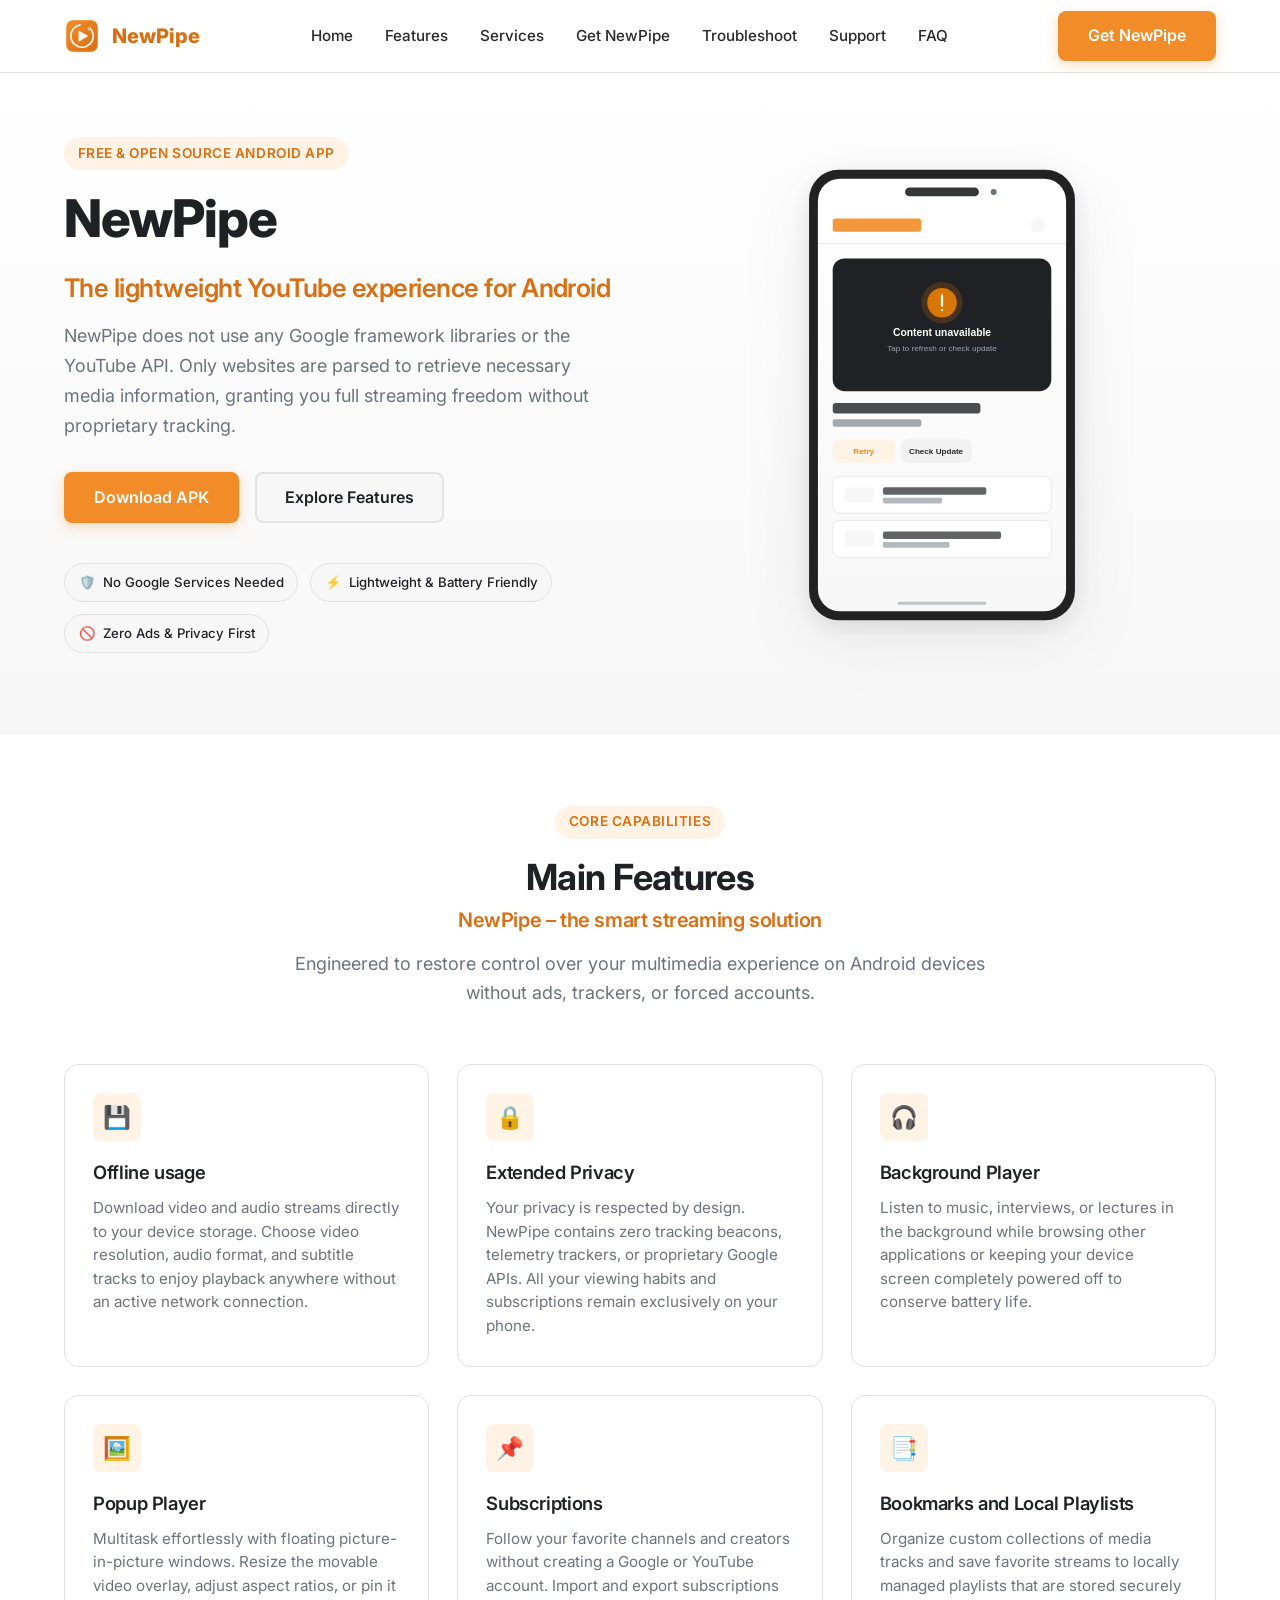
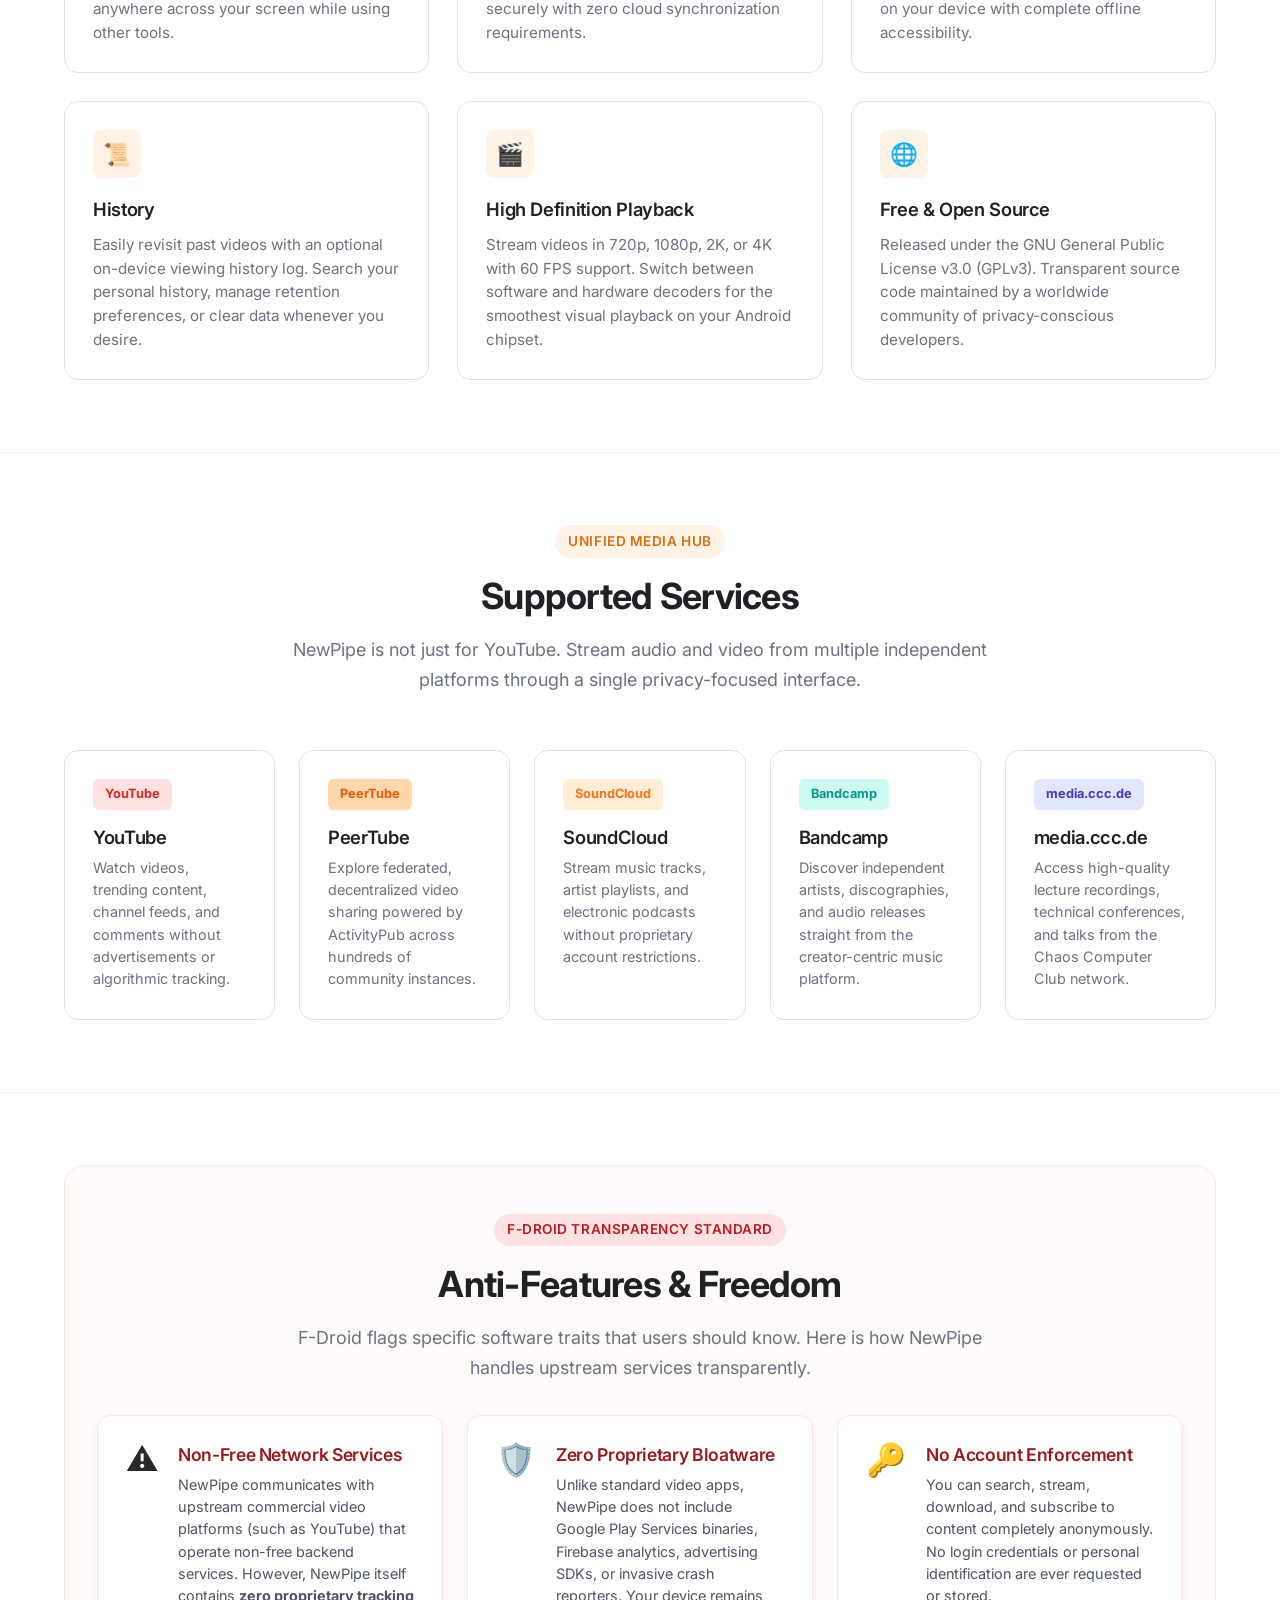
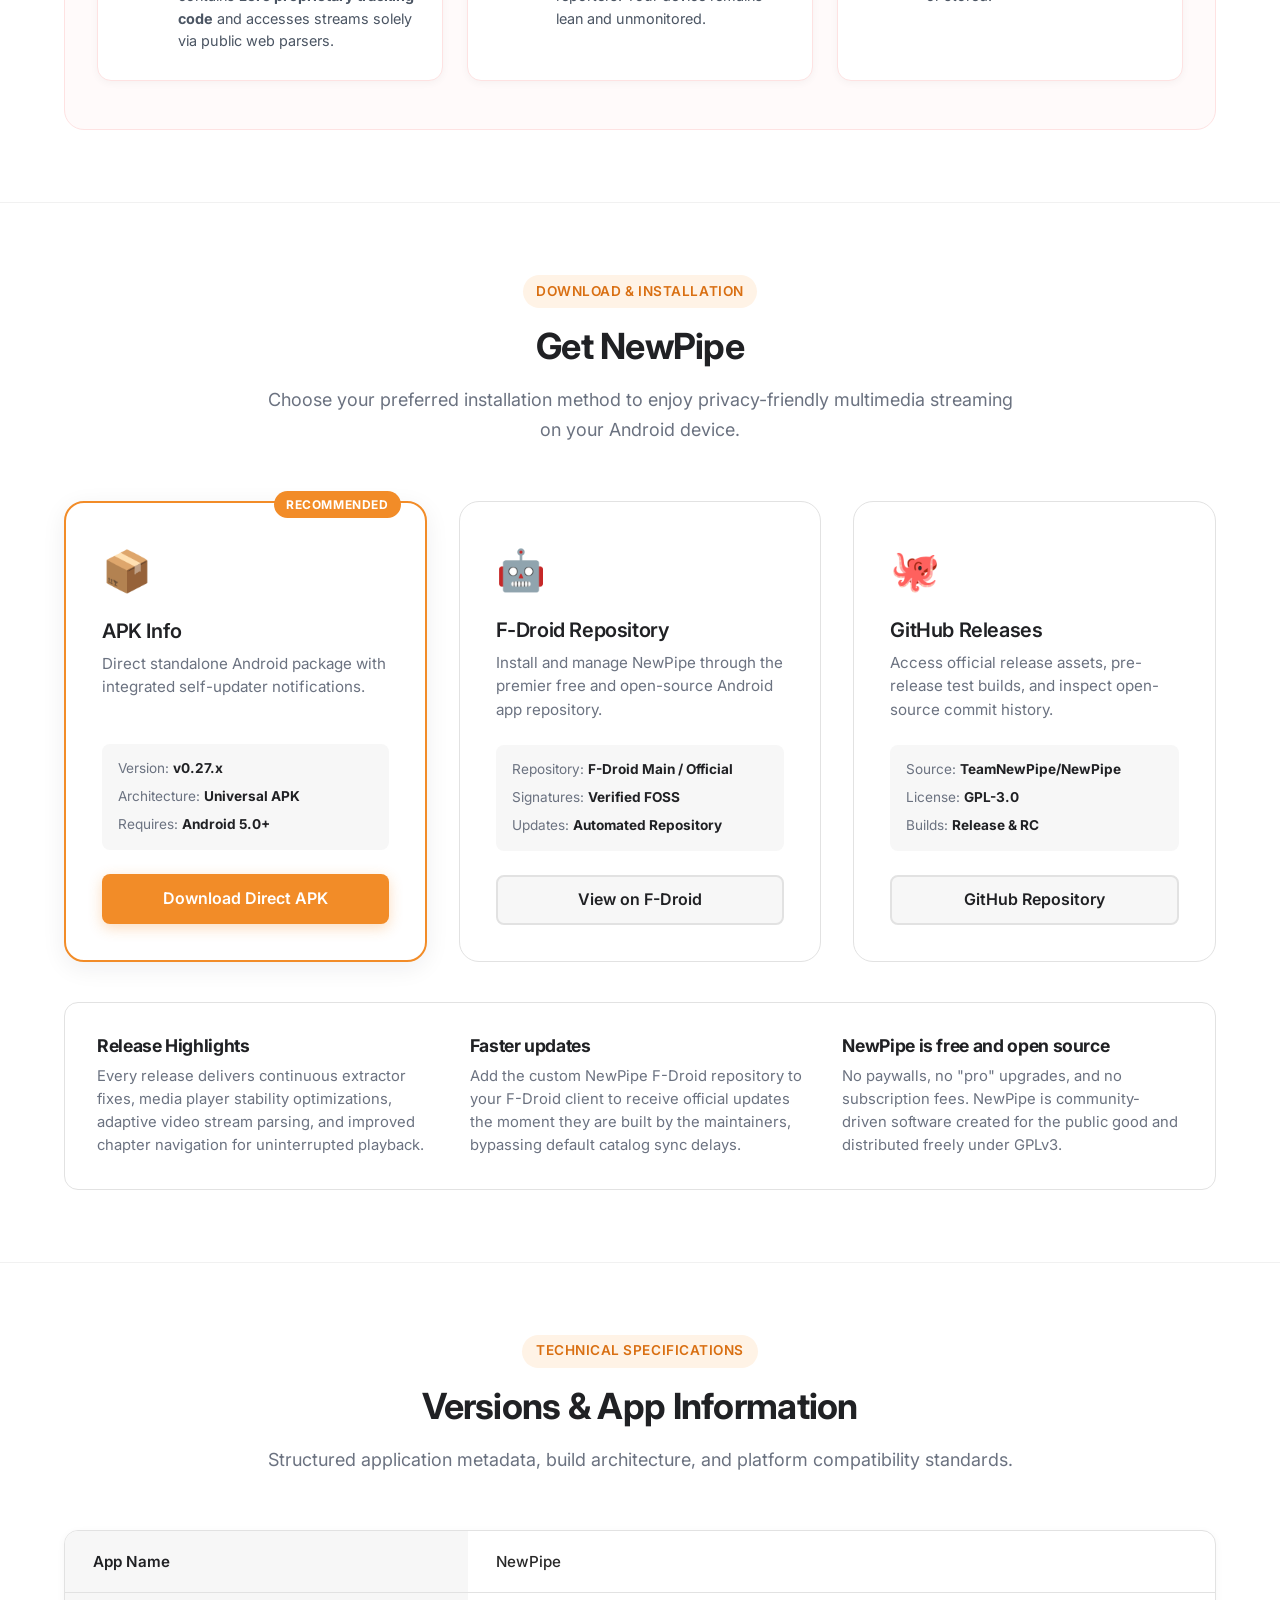
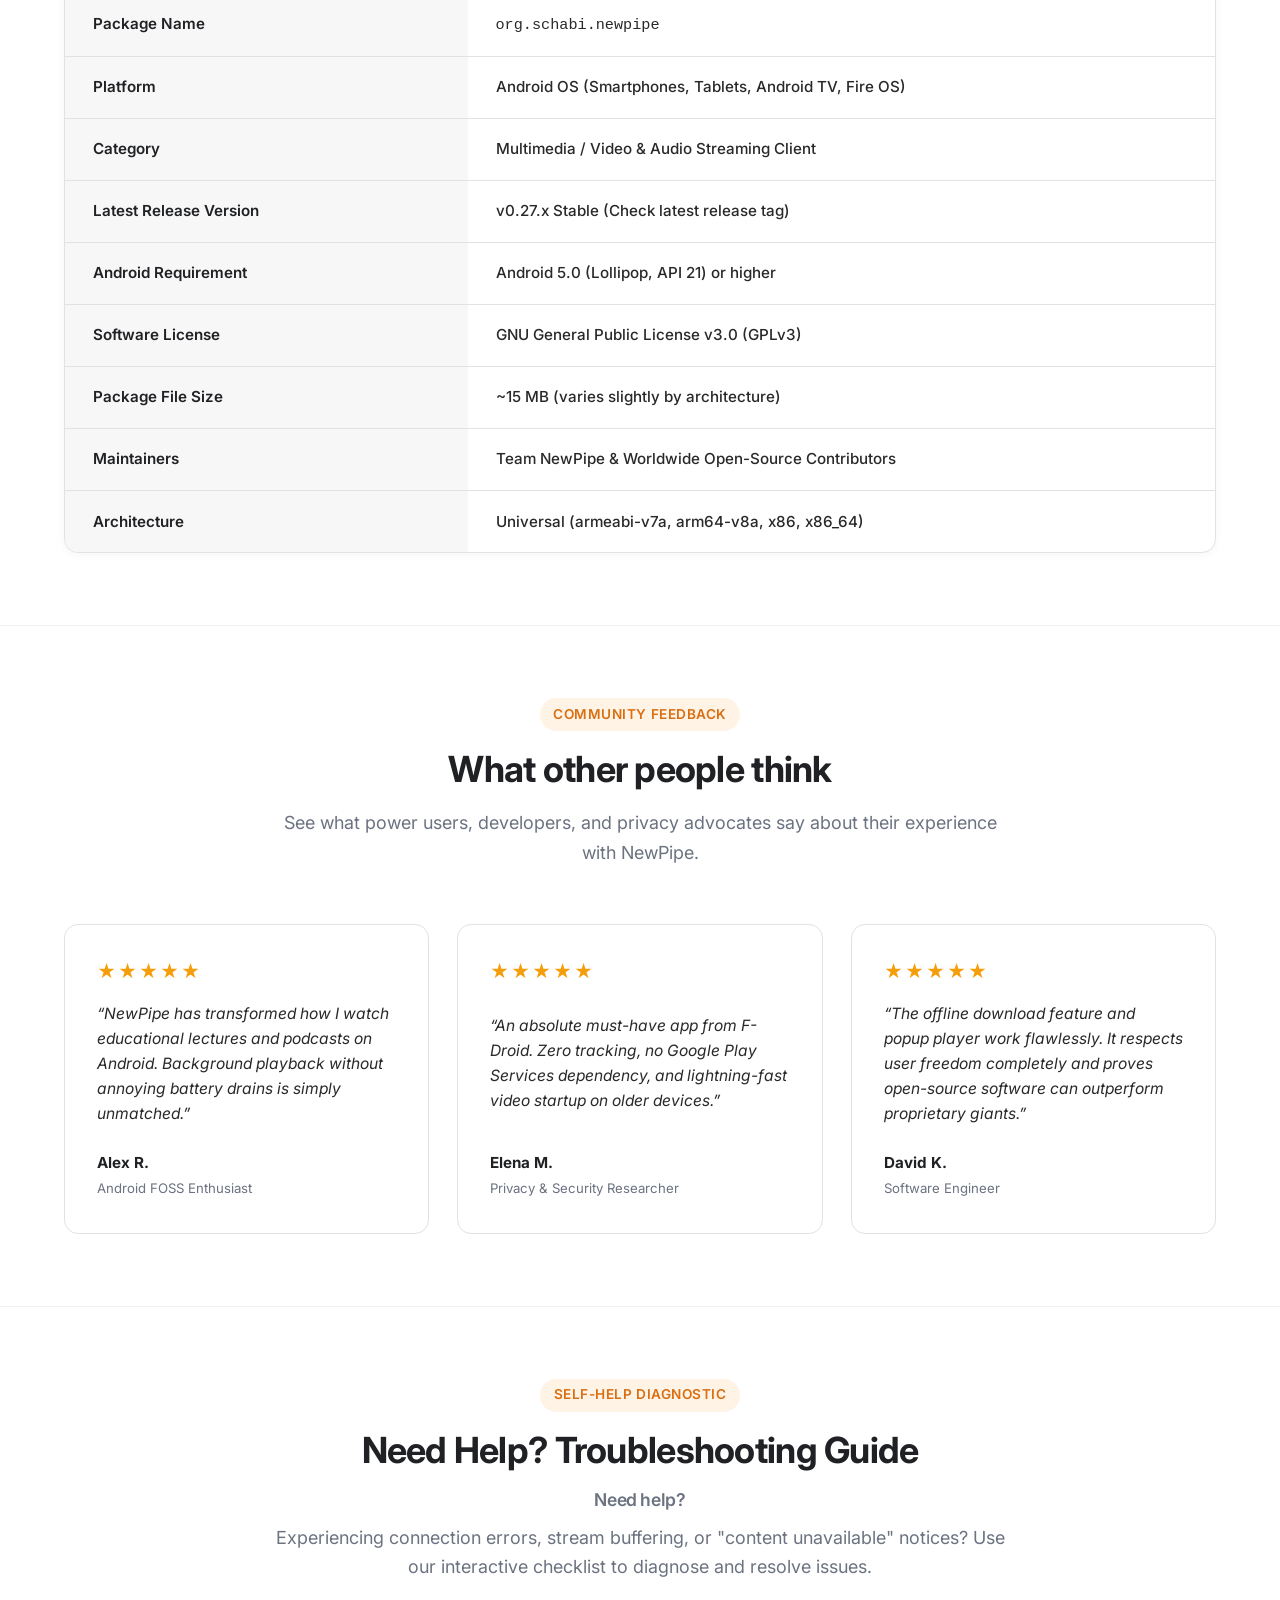
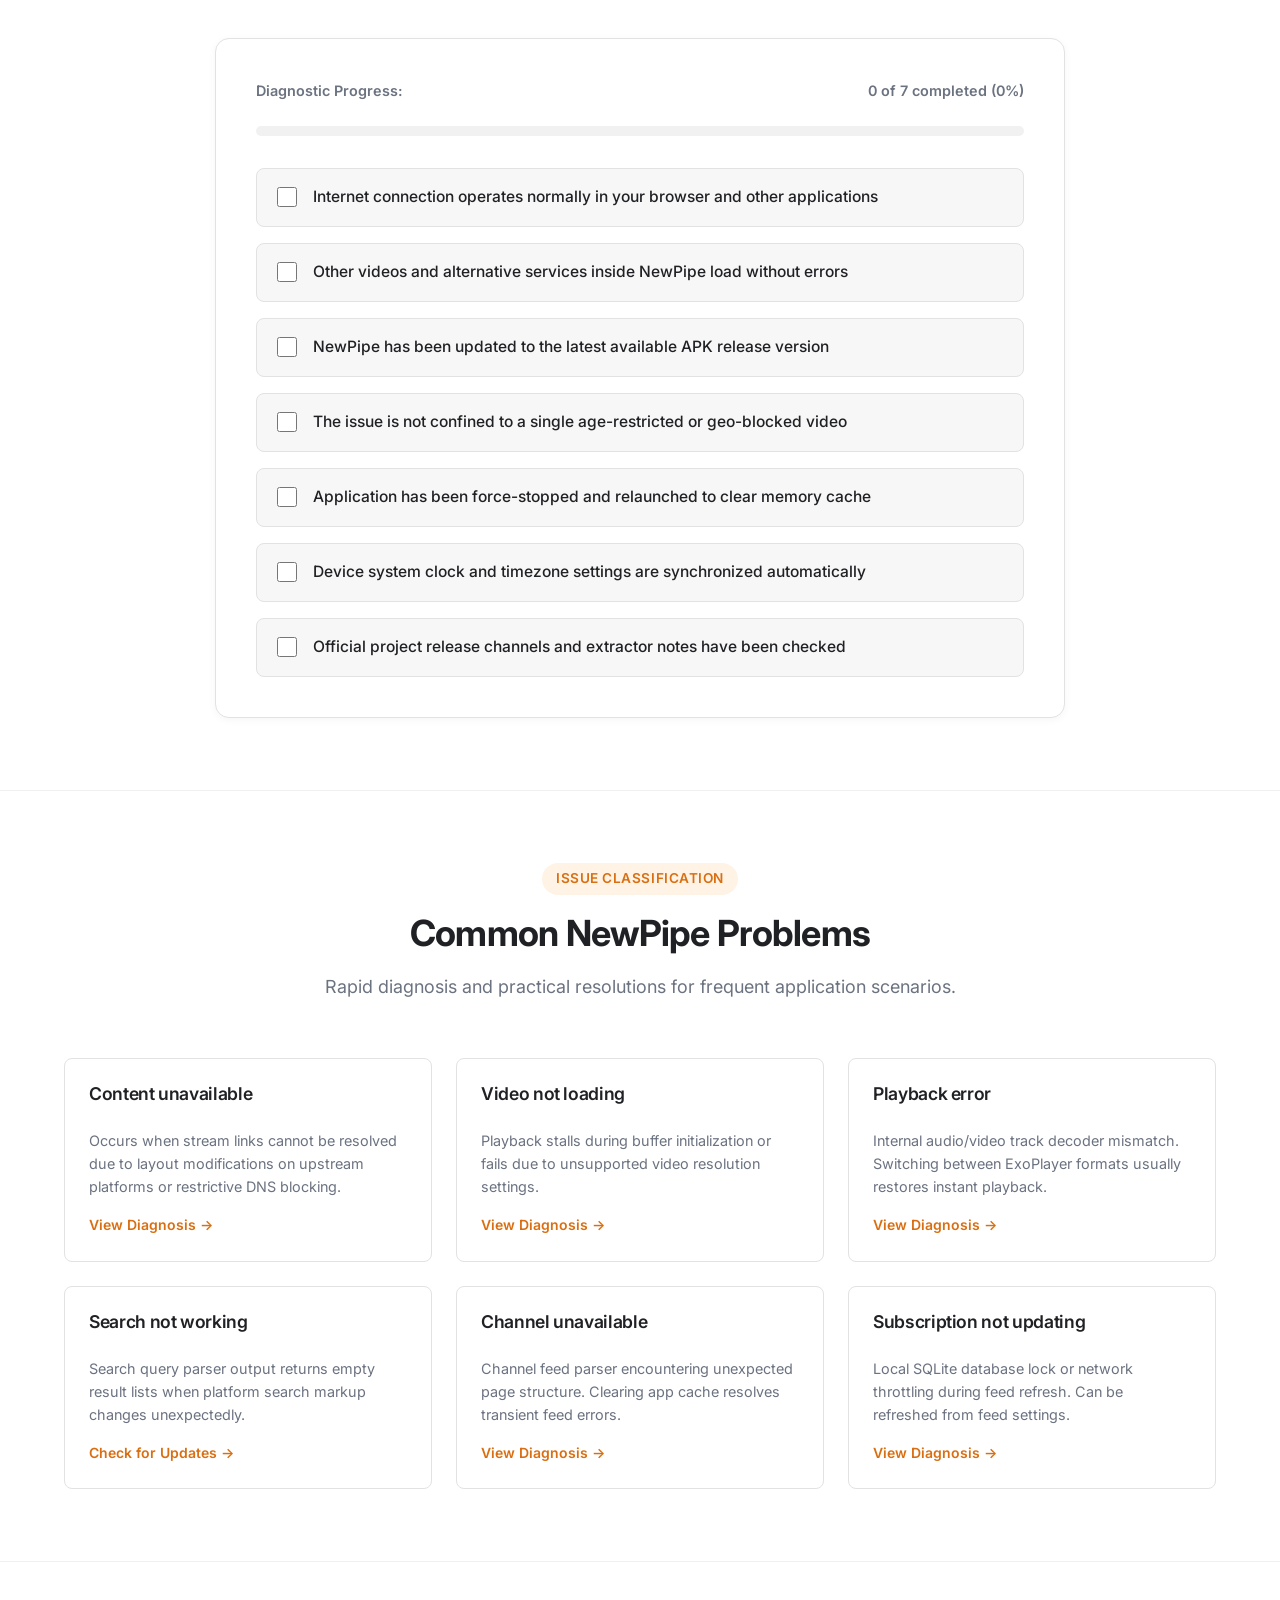
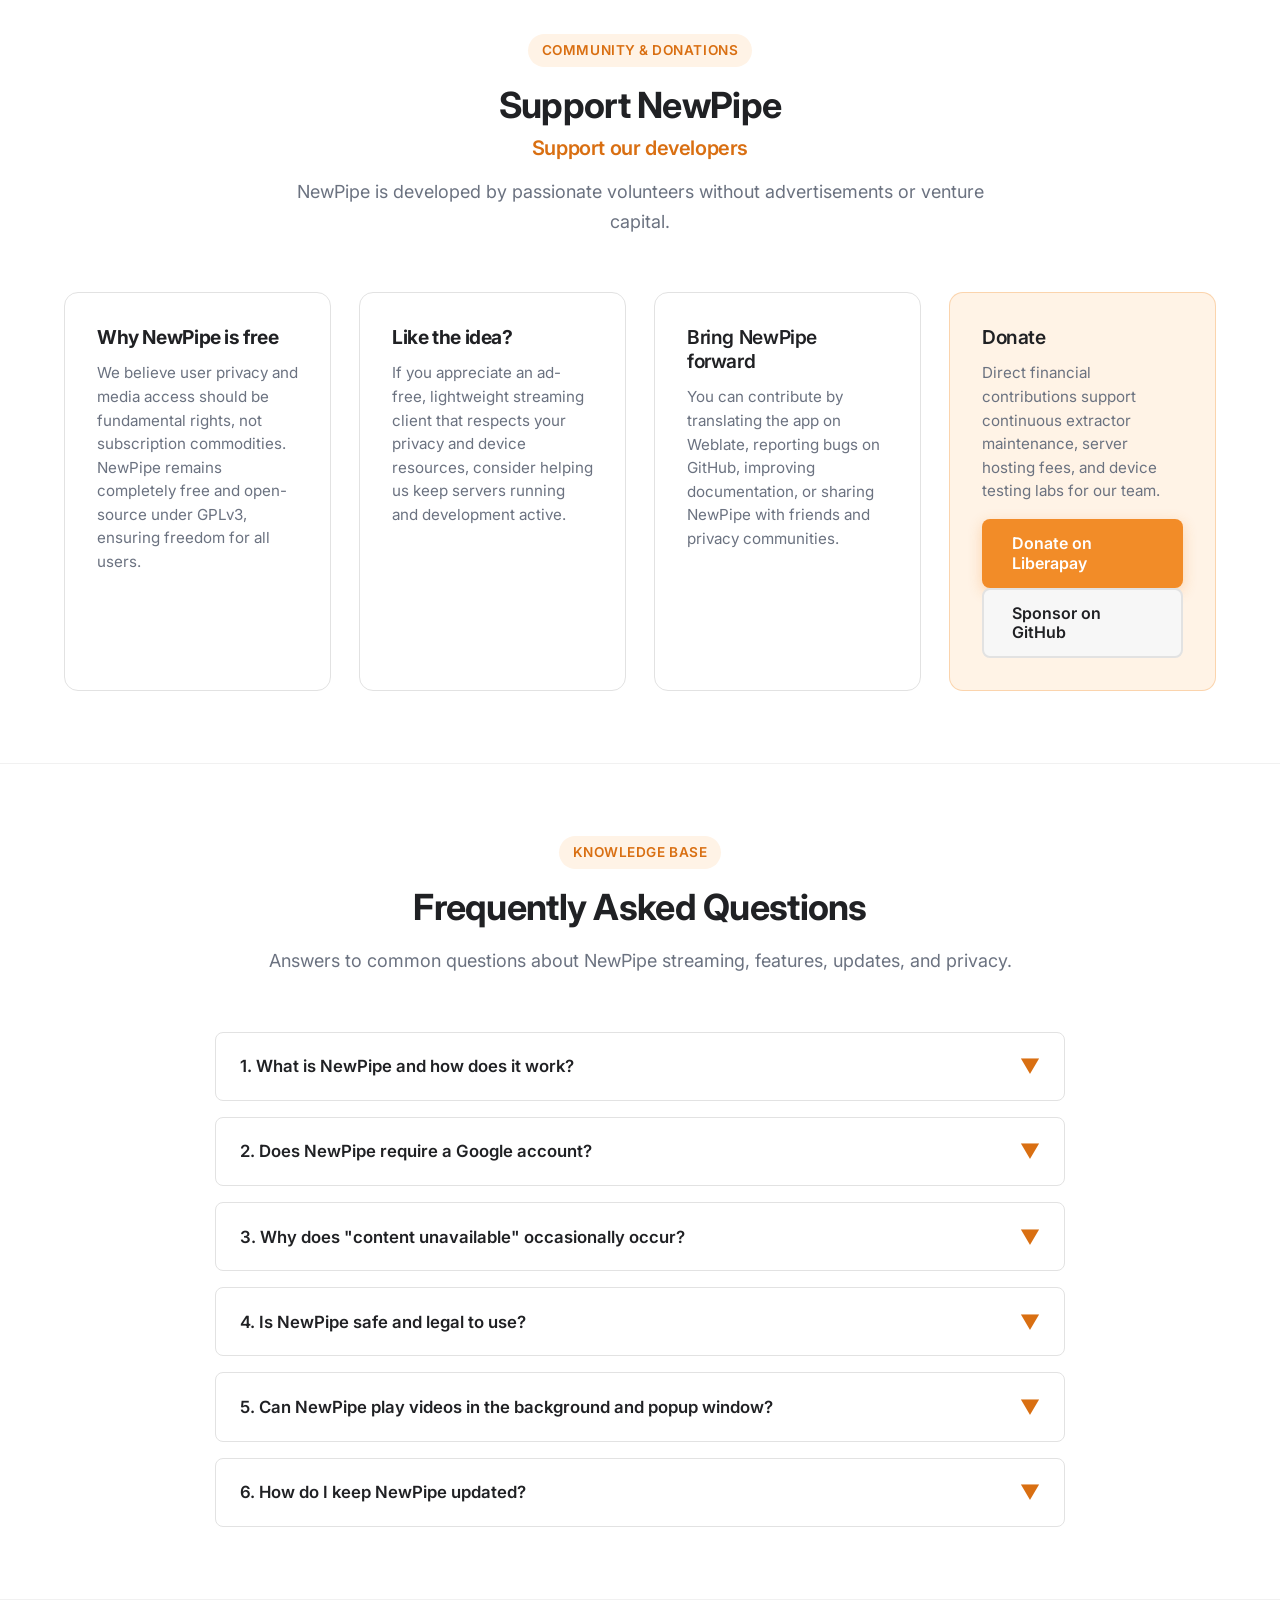
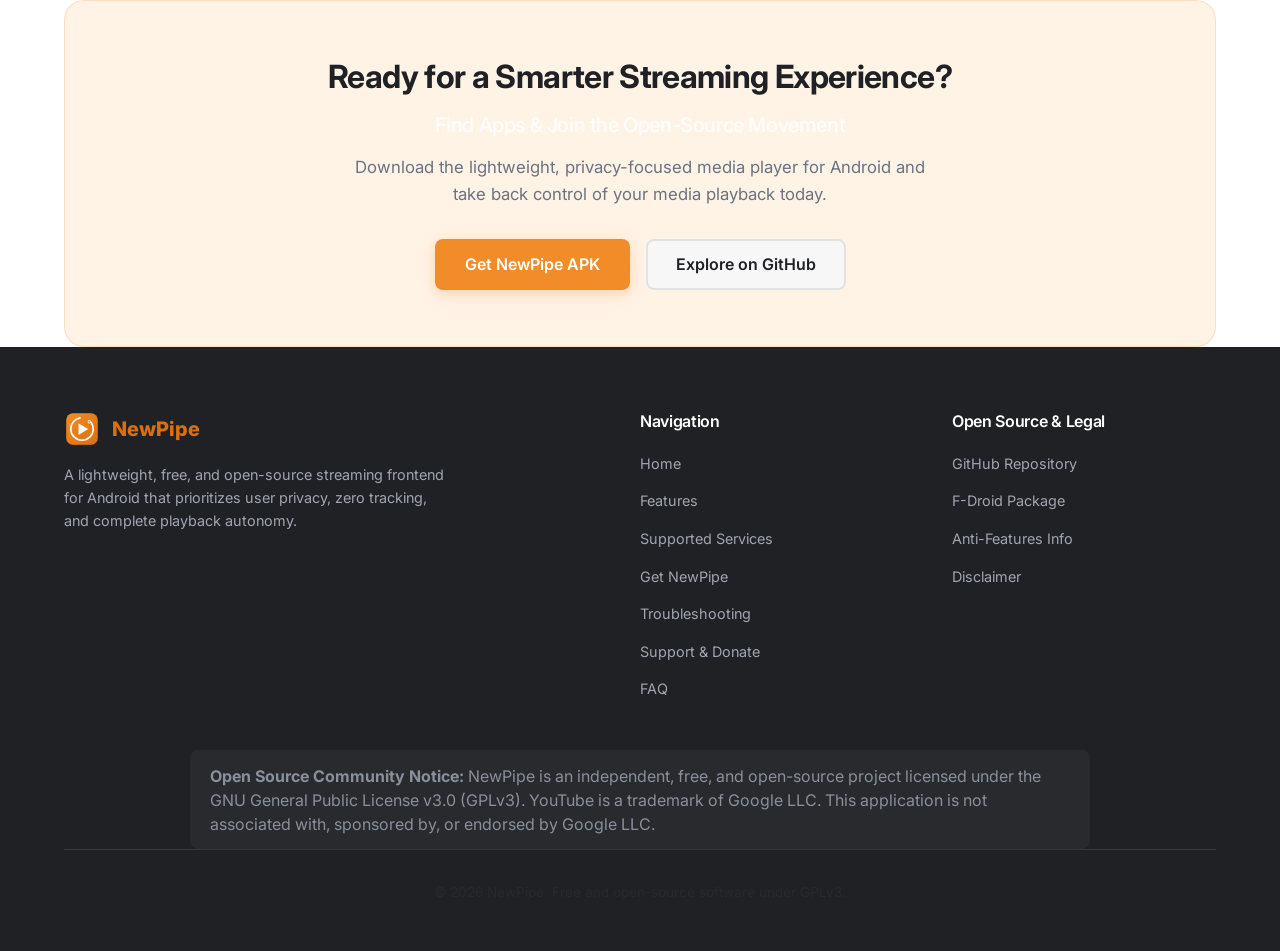
==== commit 56b07119: "Update website domain" ====
--- a/index.html
+++ b/index.html
@@ -1,45 +1,53 @@
 <!DOCTYPE html>
 <html lang="en">
+
 <head>
   <meta charset="UTF-8">
   <meta name="viewport" content="width=device-width, initial-scale=1.0">
-  <title>NewPipe Content Unavailable – Causes &amp; Fixes</title>
-  <meta name="description" content="Seeing “NewPipe content unavailable”? Learn the common causes, troubleshooting steps, update checks, and possible solutions for NewPipe issues.">
-  <meta name="keywords" content="NewPipe content unavailable, NewPipe content unavailable error, NewPipe video unavailable, NewPipe not loading content, NewPipe playback problem, NewPipe troubleshooting, NewPipe update, NewPipe connection issue">
-  
+  <title>NewPipe - Free and Open Source YouTube Client for Android</title>
+  <meta name="description"
+    content="NewPipe offers private YouTube streaming for Android devices with popup and background playback. Download the free open-source APK now for private viewing!">
+  <meta name="keywords"
+    content="NewPipe, NewPipe APK, free YouTube client, open source YouTube, NewPipe Android, background player, popup player, lightweight YouTube, F-Droid NewPipe">
+  <meta name="google-site-verification" content="gTkA-B6f3U-gZTK85P83LOPx6sU4QbuiREYMwpMC9Og" />
+
   <!-- Open Graph / Meta -->
-  <meta property="og:title" content="NewPipe Content Unavailable – Causes &amp; Fixes">
-  <meta property="og:description" content="Comprehensive troubleshooting resource for understanding and fixing the NewPipe content unavailable error message.">
+  <meta property="og:title" content="NewPipe - Free and Open Source YouTube Client for Android">
+  <meta property="og:description"
+    content="NewPipe delivers private YouTube streaming services for Android devices worldwide with popup and background playback. Download the free open-source APK now!">
   <meta property="og:type" content="website">
 
   <!-- Favicon -->
   <link rel="icon" type="image/svg+xml" href="favicon.svg">
-  
+
   <!-- CSS Stylesheet -->
   <link rel="stylesheet" href="css/style.css">
 </head>
+
 <body id="home">
 
   <!-- Header / Navigation Bar -->
   <header class="site-header">
     <div class="container nav-container">
-      <a href="#home" class="brand-logo" aria-label="NewPipe Help Homepage">
-        <img src="assets/logo/logo.svg" alt="NewPipe Help Icon">
-        <span>NewPipe Help</span>
+      <a href="#home" class="brand-logo" aria-label="NewPipe Homepage">
+        <img src="assets/logo/logo.svg" alt="NewPipe Icon">
+        <span>NewPipe</span>
       </a>
 
       <nav aria-label="Main Navigation">
         <ul class="nav-menu">
           <li><a href="#home" class="nav-link">Home</a></li>
-          <li><a href="#why-it-happens" class="nav-link">Why It Happens</a></li>
-          <li><a href="#solutions" class="nav-link">Solutions</a></li>
-          <li><a href="#troubleshooting" class="nav-link">Troubleshooting</a></li>
+          <li><a href="#features" class="nav-link">Features</a></li>
+          <li><a href="#supported-services" class="nav-link">Services</a></li>
+          <li><a href="#get-newpipe" class="nav-link">Get NewPipe</a></li>
+          <li><a href="#troubleshooting" class="nav-link">Troubleshoot</a></li>
+          <li><a href="#support" class="nav-link">Support</a></li>
           <li><a href="#faq" class="nav-link">FAQ</a></li>
         </ul>
       </nav>
 
       <div class="nav-actions">
-        <a href="#troubleshooting" class="btn btn-primary">Troubleshoot Now</a>
+        <a href="#get-newpipe" class="btn btn-primary">Get NewPipe</a>
       </div>
 
       <button class="hamburger-toggle" aria-expanded="false" aria-label="Toggle navigation menu">
@@ -53,218 +61,420 @@
   </header>
 
   <main>
-    <!-- Hero Section & Status Card -->
+    <!-- Hero Section -->
     <section class="hero-section">
       <div class="container hero-grid">
         <div class="hero-content">
-          <div class="badge-tag">Independent Knowledge Base</div>
-          <h1>NewPipe Content Unavailable – Causes &amp; Solutions</h1>
+          <div class="badge-tag">Free &amp; Open Source Android App</div>
+          <h1>NewPipe</h1>
+          <h3 class="hero-subtitle">The lightweight YouTube experience for Android</h3>
           <p class="lead">
-            The message “NewPipe content unavailable” occurs when the application is temporarily unable to retrieve or parse requested media streams from public video platforms. Discover the underlying causes and follow step-by-step troubleshooting procedures to resolve your connection or playback issue.
+            NewPipe does not use any Google framework libraries or the YouTube API. Only websites are parsed to retrieve
+            necessary media information, granting you full streaming freedom without proprietary tracking.
           </p>
 
           <div class="hero-buttons">
-            <a href="#solutions" class="btn btn-primary">Find a Solution</a>
-            <a href="#why-it-happens" class="btn btn-secondary">Check Common Causes</a>
-          </div>
-
-          <!-- Error Status Card Component -->
-          <div class="status-card-box">
-            <div class="status-card-header">
-              <div class="status-indicator-icon">!</div>
-              <h3>NewPipe Content unavailable</h3>
-            </div>
-            <ul class="status-causes-list">
-              <li>Service changes on source media platforms</li>
-              <li>Outdated NewPipe application or extractor version</li>
-              <li>Network or DNS connectivity constraints</li>
-              <li>Extractor parser adjustments required</li>
-              <li>Temporary media stream availability problems</li>
-            </ul>
+            <a href="#get-newpipe" class="btn btn-primary">Download APK</a>
+            <a href="#features" class="btn btn-secondary">Explore Features</a>
+          </div>
+
+          <!-- Highlight Feature Badges -->
+          <div class="hero-highlights">
+            <div class="highlight-item">
+              <span class="highlight-icon">🛡️</span>
+              <span>No Google Services Needed</span>
+            </div>
+            <div class="highlight-item">
+              <span class="highlight-icon">⚡</span>
+              <span>Lightweight &amp; Battery Friendly</span>
+            </div>
+            <div class="highlight-item">
+              <span class="highlight-icon">🚫</span>
+              <span>Zero Ads &amp; Privacy First</span>
+            </div>
           </div>
         </div>
 
         <div class="hero-visual">
-          <img src="assets/images/phone-mockup.svg" alt="NewPipe content unavailable error screen illustration on Android device" width="400" height="650">
-        </div>
-      </div>
-    </section>
-
-    <!-- 1. What Does "Content Unavailable" Mean? -->
-    <section id="meaning">
-      <div class="container">
-        <div class="explanation-grid">
-          <div>
-            <div class="badge-tag">Error Clarification</div>
-            <h2>What Does “NewPipe Content Unavailable” Mean?</h2>
-            <p>
-              When NewPipe displays the <strong>“NewPipe content unavailable”</strong> alert, it means the application attempted to establish a stream connection with a remote media server but received an unrecognized layout structure, a HTTP 404/403 status code, or an empty response payload.
-            </p>
-            <p>
-              Unlike standard browser clients that execute proprietary script engines, NewPipe relies on an open-source parsing module called an <em>extractor</em> to interpret video streams, titles, and channel metadata directly. If the source platform updates its layout or API endpoints, NewPipe's extractor may temporarily lose the ability to locate the stream URL.
-            </p>
-          </div>
-
-          <div class="explanation-card">
-            <h3>Key Takeaways &amp; Symptoms</h3>
-            <ul>
-              <li><strong>Not a Device Failure:</strong> Your Android phone or tablet hardware is operating normally.</li>
-              <li><strong>Upstream Platform Changes:</strong> Frequently triggered when target video platforms alter their backend stream delivery protocols.</li>
-              <li><strong>Temporary State:</strong> Most instances are resolved quickly through extractor updates or client patch releases.</li>
-              <li><strong>Selective Restrictions:</strong> May impact only specific video formats, age-restricted clips, or geo-restricted streams while others load fine.</li>
-            </ul>
-          </div>
-        </div>
-      </div>
-    </section>
-
-    <!-- 2. Why Is NewPipe Content Unavailable? (6 Cards) -->
-    <section id="why-it-happens" class="surface-bg">
+          <img src="assets/images/phone-mockup.svg" alt="NewPipe media player interface on Android device" width="400"
+            height="650">
+        </div>
+      </div>
+    </section>
+
+    <!-- Section 1: Main Features -->
+    <section id="features">
       <div class="container">
         <div class="section-title-wrap">
-          <div class="badge-tag">Root Cause Analysis</div>
-          <h2>Why Is NewPipe Content Unavailable?</h2>
-          <p class="lead">Multiple technical factors can cause NewPipe to display a video unavailable notice. Below are the six most common causes identified by open-source maintainers.</p>
+          <div class="badge-tag">Core Capabilities</div>
+          <h2>Main Features</h2>
+          <h3 class="section-subtitle">NewPipe – the smart streaming solution</h3>
+          <p class="lead">Engineered to restore control over your multimedia experience on Android devices without ads,
+            trackers, or forced accounts.</p>
         </div>
 
         <div class="grid-3-col">
+          <!-- Feature 1: Offline usage -->
           <div class="feature-card">
-            <div class="card-icon">⚡</div>
-            <h3>1. Temporary Service Changes</h3>
-            <p>Source streaming platforms regularly update their web architecture, player code, or endpoint structures, which can temporarily disrupt external parser compatibility until an update is deployed.</p>
-          </div>
-
+            <div class="card-icon">💾</div>
+            <h3>Offline usage</h3>
+            <p>Download video and audio streams directly to your device storage. Choose video resolution, audio format,
+              and subtitle tracks to enjoy playback anywhere without an active network connection.</p>
+          </div>
+
+          <!-- Feature 2: Extended Privacy -->
           <div class="feature-card">
-            <div class="card-icon">📦</div>
-            <h3>2. Outdated NewPipe Version</h3>
-            <p>Running a legacy version of the app means missing out on recent extractor patches, API adaptations, and critical media player bug fixes designed to resolve playback issues.</p>
-          </div>
-
+            <div class="card-icon">🔒</div>
+            <h3>Extended Privacy</h3>
+            <p>Your privacy is respected by design. NewPipe contains zero tracking beacons, telemetry trackers, or
+              proprietary Google APIs. All your viewing habits and subscriptions remain exclusively on your phone.</p>
+          </div>
+
+          <!-- Feature 3: Background Player -->
+          <div class="feature-card">
+            <div class="card-icon">🎧</div>
+            <h3>Background Player</h3>
+            <p>Listen to music, interviews, or lectures in the background while browsing other applications or keeping
+              your device screen completely powered off to conserve battery life.</p>
+          </div>
+
+          <!-- Feature 4: Popup Player -->
+          <div class="feature-card">
+            <div class="card-icon">🖼️</div>
+            <h3>Popup Player</h3>
+            <p>Multitask effortlessly with floating picture-in-picture windows. Resize the movable video overlay, adjust
+              aspect ratios, or pin it anywhere across your screen while using other tools.</p>
+          </div>
+
+          <!-- Feature 5: Subscriptions -->
+          <div class="feature-card">
+            <div class="card-icon">📌</div>
+            <h3>Subscriptions</h3>
+            <p>Follow your favorite channels and creators without creating a Google or YouTube account. Import and
+              export subscriptions securely with zero cloud synchronization requirements.</p>
+          </div>
+
+          <!-- Feature 6: Bookmarks and Local Playlists -->
+          <div class="feature-card">
+            <div class="card-icon">📑</div>
+            <h3>Bookmarks and Local Playlists</h3>
+            <p>Organize custom collections of media tracks and save favorite streams to locally managed playlists that
+              are stored securely on your device with complete offline accessibility.</p>
+          </div>
+
+          <!-- Feature 7: History -->
+          <div class="feature-card">
+            <div class="card-icon">📜</div>
+            <h3>History</h3>
+            <p>Easily revisit past videos with an optional on-device viewing history log. Search your personal history,
+              manage retention preferences, or clear data whenever you desire.</p>
+          </div>
+
+          <!-- Feature 8: 4K & High FPS Playback -->
+          <div class="feature-card">
+            <div class="card-icon">🎬</div>
+            <h3>High Definition Playback</h3>
+            <p>Stream videos in 720p, 1080p, 2K, or 4K with 60 FPS support. Switch between software and hardware
+              decoders for the smoothest visual playback on your Android chipset.</p>
+          </div>
+
+          <!-- Feature 9: Free & Open Source -->
           <div class="feature-card">
             <div class="card-icon">🌐</div>
-            <h3>3. Network Connection</h3>
-            <p>Weak Wi-Fi signal, unstable mobile data, restrictive firewall rules, or DNS blocking can prevent NewPipe from establishing a secure connection to content servers.</p>
-          </div>
-
-          <div class="feature-card">
-            <div class="card-icon">⚙️</div>
-            <h3>4. Extractor Problems</h3>
-            <p>The core NewPipeExtractor library may require a dedicated update if a major streaming service modifies signature deciphering algorithms or player parameters.</p>
-          </div>
-
-          <div class="feature-card">
-            <div class="card-icon">🔒</div>
-            <h3>5. Content Restrictions</h3>
-            <p>Certain videos may be subject to geographic licensing limits, age restrictions, or content owner takedowns, resulting in content unavailable responses.</p>
-          </div>
-
-          <div class="feature-card">
-            <div class="card-icon">⏳</div>
-            <h3>6. Temporary Issues</h3>
-            <p>High server load or transient network micro-outages on the source platform's content delivery networks (CDNs) can temporarily prevent stream initialization.</p>
-          </div>
-        </div>
-      </div>
-    </section>
-
-    <!-- 3. How to Fix NewPipe Content Unavailable (6 Steps) -->
-    <section id="solutions">
+            <h3>Free &amp; Open Source</h3>
+            <p>Released under the GNU General Public License v3.0 (GPLv3). Transparent source code maintained by a
+              worldwide community of privacy-conscious developers.</p>
+          </div>
+        </div>
+      </div>
+    </section>
+
+    <!-- Section 2: Supported Services -->
+    <section id="supported-services" class="surface-bg">
       <div class="container">
         <div class="section-title-wrap">
-          <div class="badge-tag">Resolution Guide</div>
-          <h2>How to Fix NewPipe Content Unavailable</h2>
-          <p class="lead">Follow this structured troubleshooting workflow to identify and resolve your NewPipe content playback problems.</p>
-        </div>
-
-        <div class="steps-grid">
-          <div class="step-card">
-            <span class="step-number">Step 01</span>
-            <h3>Check Your Internet</h3>
-            <p>Verify that your Wi-Fi or mobile data network has active internet access. Try toggling Airplane mode or testing connection speed in a web browser.</p>
-          </div>
-
-          <div class="step-card">
-            <span class="step-number">Step 02</span>
-            <h3>Try Another Video</h3>
-            <p>Test multiple videos from different channels and services to determine whether the error affects a single video or the entire application.</p>
-          </div>
-
-          <div class="step-card">
-            <span class="step-number">Step 03</span>
-            <h3>Update NewPipe</h3>
-            <p>Ensure you are running the latest release. Extractor patches are published regularly to address upstream compatibility changes.</p>
-          </div>
-
-          <div class="step-card">
-            <span class="step-number">Step 04</span>
-            <h3>Restart NewPipe</h3>
-            <p>Force close NewPipe from Android Recent Apps and re-open it to clear temporary memory cache and reload fresh service configurations.</p>
-          </div>
-
-          <div class="step-card">
-            <span class="step-number">Step 05</span>
-            <h3>Check Again Later</h3>
-            <p>If the issue stems from a fresh upstream platform code change, allow time for developers and open-source contributors to publish a patch.</p>
-          </div>
-
-          <div class="step-card">
-            <span class="step-number">Step 06</span>
-            <h3>Review the NewPipe Project</h3>
-            <p>Visit official release notes or issue tracker discussions to verify whether maintainers have documented a known temporary extractor issue.</p>
-          </div>
-        </div>
-      </div>
-    </section>
-
-    <!-- 4. Check for a NewPipe Update -->
-    <section id="update">
-      <div class="container">
-        <div class="update-card-banner">
-          <div class="update-grid">
-            <div>
-              <div class="badge-tag" style="background-color: rgba(242, 140, 40, 0.2); color: #f28c28;">Software Version Checker</div>
-              <h2>Check for a NewPipe Update</h2>
-              <p>
-                Because NewPipe operates without centralized proprietary servers, keeping the application updated is essential for maintaining media playback compatibility whenever third-party services adjust their stream formats.
-              </p>
-
-              <div class="update-info-list">
-                <div class="update-info-item">
-                  <span class="label">Installed Build Status</span>
-                  <span class="value">v0.27.x (Check Settings)</span>
-                </div>
-                <div class="update-info-item">
-                  <span class="label">Latest Release Status</span>
-                  <span class="value">Current Version Available</span>
-                </div>
-                <div class="update-info-item">
-                  <span class="label">Android Requirement</span>
-                  <span class="value">Android 5.0+ (Lollipop)</span>
-                </div>
-                <div class="update-info-item">
-                  <span class="label">Recommended Sources</span>
-                  <span class="value">GitHub Releases / F-Droid</span>
-                </div>
+          <div class="badge-tag">Unified Media Hub</div>
+          <h2>Supported Services</h2>
+          <p class="lead">NewPipe is not just for YouTube. Stream audio and video from multiple independent platforms
+            through a single privacy-focused interface.</p>
+        </div>
+
+        <div class="services-grid">
+          <div class="service-card">
+            <div class="service-badge youtube">YouTube</div>
+            <h3>YouTube</h3>
+            <p>Watch videos, trending content, channel feeds, and comments without advertisements or algorithmic
+              tracking.</p>
+          </div>
+
+          <div class="service-card">
+            <div class="service-badge peertube">PeerTube</div>
+            <h3>PeerTube</h3>
+            <p>Explore federated, decentralized video sharing powered by ActivityPub across hundreds of community
+              instances.</p>
+          </div>
+
+          <div class="service-card">
+            <div class="service-badge soundcloud">SoundCloud</div>
+            <h3>SoundCloud</h3>
+            <p>Stream music tracks, artist playlists, and electronic podcasts without proprietary account restrictions.
+            </p>
+          </div>
+
+          <div class="service-card">
+            <div class="service-badge bandcamp">Bandcamp</div>
+            <h3>Bandcamp</h3>
+            <p>Discover independent artists, discographies, and audio releases straight from the creator-centric music
+              platform.</p>
+          </div>
+
+          <div class="service-card">
+            <div class="service-badge ccc">media.ccc.de</div>
+            <h3>media.ccc.de</h3>
+            <p>Access high-quality lecture recordings, technical conferences, and talks from the Chaos Computer Club
+              network.</p>
+          </div>
+        </div>
+      </div>
+    </section>
+
+    <!-- Section 3: Anti-Features & Privacy Architecture (From F-Droid) -->
+    <section id="anti-features">
+      <div class="container">
+        <div class="anti-features-wrapper">
+          <div class="section-title-wrap" style="margin-bottom: 2rem;">
+            <div class="badge-tag" style="background-color: #fee2e2; color: #b91c1c;">F-Droid Transparency Standard
+            </div>
+            <h2>Anti-Features &amp; Freedom</h2>
+            <p class="lead">F-Droid flags specific software traits that users should know. Here is how NewPipe handles
+              upstream services transparently.</p>
+          </div>
+
+          <div class="anti-feature-grid">
+            <div class="anti-card">
+              <div class="anti-icon">⚠️</div>
+              <div class="anti-text">
+                <h3>Non-Free Network Services</h3>
+                <p>NewPipe communicates with upstream commercial video platforms (such as YouTube) that operate non-free
+                  backend services. However, NewPipe itself contains <strong>zero proprietary tracking code</strong> and
+                  accesses streams solely via public web parsers.</p>
               </div>
-
-              <a href="#troubleshooting" class="btn btn-primary">Check Latest Version</a>
-            </div>
-
-            <div style="text-align: center;">
-              <img src="assets/images/status-illustration.svg" alt="NewPipe version diagnostic illustration" style="max-width: 100%; height: auto;">
-            </div>
-          </div>
-        </div>
-      </div>
-    </section>
-
-    <!-- 5. Troubleshooting Checklist -->
+            </div>
+
+            <div class="anti-card">
+              <div class="anti-icon">🛡️</div>
+              <div class="anti-text">
+                <h3>Zero Proprietary Bloatware</h3>
+                <p>Unlike standard video apps, NewPipe does not include Google Play Services binaries, Firebase
+                  analytics, advertising SDKs, or invasive crash reporters. Your device remains lean and unmonitored.
+                </p>
+              </div>
+            </div>
+
+            <div class="anti-card">
+              <div class="anti-icon">🔑</div>
+              <div class="anti-text">
+                <h3>No Account Enforcement</h3>
+                <p>You can search, stream, download, and subscribe to content completely anonymously. No login
+                  credentials or personal identification are ever requested or stored.</p>
+              </div>
+            </div>
+          </div>
+        </div>
+      </div>
+    </section>
+
+    <!-- Section 4: Get NewPipe / Downloads -->
+    <section id="get-newpipe" class="surface-bg">
+      <div class="container">
+        <div class="section-title-wrap">
+          <div class="badge-tag">Download &amp; Installation</div>
+          <h2>Get NewPipe</h2>
+          <p class="lead">Choose your preferred installation method to enjoy privacy-friendly multimedia streaming on
+            your Android device.</p>
+        </div>
+
+        <div class="download-grid">
+          <!-- Download Option 1: Direct APK -->
+          <div class="download-card featured">
+            <div class="featured-badge">Recommended</div>
+            <div class="dl-icon">📦</div>
+            <h3>APK Info</h3>
+            <p class="dl-desc">Direct standalone Android package with integrated self-updater notifications.</p>
+            <div class="dl-meta">
+              <span>Version: <strong>v0.27.x</strong></span>
+              <span>Architecture: <strong>Universal APK</strong></span>
+              <span>Requires: <strong>Android 5.0+</strong></span>
+            </div>
+            <a href="https://github.com/TeamNewPipe/NewPipe/releases" target="_blank" rel="noopener noreferrer"
+              class="btn btn-primary btn-block">Download Direct APK</a>
+          </div>
+
+          <!-- Download Option 2: F-Droid -->
+          <div class="download-card">
+            <div class="dl-icon">🤖</div>
+            <h3>F-Droid Repository</h3>
+            <p class="dl-desc">Install and manage NewPipe through the premier free and open-source Android app
+              repository.</p>
+            <div class="dl-meta">
+              <span>Repository: <strong>F-Droid Main / Official</strong></span>
+              <span>Signatures: <strong>Verified FOSS</strong></span>
+              <span>Updates: <strong>Automated Repository</strong></span>
+            </div>
+            <a href="https://f-droid.org/en/packages/org.schabi.newpipe/" target="_blank" rel="noopener noreferrer"
+              class="btn btn-secondary btn-block">View on F-Droid</a>
+          </div>
+
+          <!-- Download Option 3: GitHub Releases -->
+          <div class="download-card">
+            <div class="dl-icon">🐙</div>
+            <h3>GitHub Releases</h3>
+            <p class="dl-desc">Access official release assets, pre-release test builds, and inspect open-source commit
+              history.</p>
+            <div class="dl-meta">
+              <span>Source: <strong>TeamNewPipe/NewPipe</strong></span>
+              <span>License: <strong>GPL-3.0</strong></span>
+              <span>Builds: <strong>Release &amp; RC</strong></span>
+            </div>
+            <a href="https://github.com/TeamNewPipe/NewPipe" target="_blank" rel="noopener noreferrer"
+              class="btn btn-secondary btn-block">GitHub Repository</a>
+          </div>
+        </div>
+
+        <!-- Release Highlights & Faster Updates -->
+        <div class="highlights-container">
+          <div class="highlight-column">
+            <h4>Release Highlights</h4>
+            <p>Every release delivers continuous extractor fixes, media player stability optimizations, adaptive video
+              stream parsing, and improved chapter navigation for uninterrupted playback.</p>
+          </div>
+          <div class="highlight-column">
+            <h4>Faster updates</h4>
+            <p>Add the custom NewPipe F-Droid repository to your F-Droid client to receive official updates the moment
+              they are built by the maintainers, bypassing default catalog sync delays.</p>
+          </div>
+          <div class="highlight-column">
+            <h4>NewPipe is free and open source</h4>
+            <p>No paywalls, no "pro" upgrades, and no subscription fees. NewPipe is community-driven software created
+              for the public good and distributed freely under GPLv3.</p>
+          </div>
+        </div>
+      </div>
+    </section>
+
+    <!-- Section 5: Versions & App Information (Technical Table) -->
+    <section id="versions">
+      <div class="container">
+        <div class="section-title-wrap">
+          <div class="badge-tag">Technical Specifications</div>
+          <h2>Versions &amp; App Information</h2>
+          <p class="lead">Structured application metadata, build architecture, and platform compatibility standards.</p>
+        </div>
+
+        <div class="app-info-card">
+          <div class="table-responsive">
+            <table class="app-info-table">
+              <tbody>
+                <tr>
+                  <th>App Name</th>
+                  <td>NewPipe</td>
+                </tr>
+                <tr>
+                  <th>Package Name</th>
+                  <td><code>org.schabi.newpipe</code></td>
+                </tr>
+                <tr>
+                  <th>Platform</th>
+                  <td>Android OS (Smartphones, Tablets, Android TV, Fire OS)</td>
+                </tr>
+                <tr>
+                  <th>Category</th>
+                  <td>Multimedia / Video &amp; Audio Streaming Client</td>
+                </tr>
+                <tr>
+                  <th>Latest Release Version</th>
+                  <td>v0.27.x Stable (Check latest release tag)</td>
+                </tr>
+                <tr>
+                  <th>Android Requirement</th>
+                  <td>Android 5.0 (Lollipop, API 21) or higher</td>
+                </tr>
+                <tr>
+                  <th>Software License</th>
+                  <td>GNU General Public License v3.0 (GPLv3)</td>
+                </tr>
+                <tr>
+                  <th>Package File Size</th>
+                  <td>~15 MB (varies slightly by architecture)</td>
+                </tr>
+                <tr>
+                  <th>Maintainers</th>
+                  <td>Team NewPipe &amp; Worldwide Open-Source Contributors</td>
+                </tr>
+                <tr>
+                  <th>Architecture</th>
+                  <td>Universal (armeabi-v7a, arm64-v8a, x86, x86_64)</td>
+                </tr>
+              </tbody>
+            </table>
+          </div>
+        </div>
+      </div>
+    </section>
+
+    <!-- Section 6: What Other People Think -->
+    <section id="reviews" class="surface-bg">
+      <div class="container">
+        <div class="section-title-wrap">
+          <div class="badge-tag">Community Feedback</div>
+          <h2>What other people think</h2>
+          <p class="lead">See what power users, developers, and privacy advocates say about their experience with
+            NewPipe.</p>
+        </div>
+
+        <div class="grid-3-col">
+          <div class="review-card">
+            <div class="review-stars">★★★★★</div>
+            <p class="review-text">“NewPipe has transformed how I watch educational lectures and podcasts on Android.
+              Background playback without annoying battery drains is simply unmatched.”</p>
+            <div class="review-author">
+              <strong>Alex R.</strong>
+              <span>Android FOSS Enthusiast</span>
+            </div>
+          </div>
+
+          <div class="review-card">
+            <div class="review-stars">★★★★★</div>
+            <p class="review-text">“An absolute must-have app from F-Droid. Zero tracking, no Google Play Services
+              dependency, and lightning-fast video startup on older devices.”</p>
+            <div class="review-author">
+              <strong>Elena M.</strong>
+              <span>Privacy &amp; Security Researcher</span>
+            </div>
+          </div>
+
+          <div class="review-card">
+            <div class="review-stars">★★★★★</div>
+            <p class="review-text">“The offline download feature and popup player work flawlessly. It respects user
+              freedom completely and proves open-source software can outperform proprietary giants.”</p>
+            <div class="review-author">
+              <strong>David K.</strong>
+              <span>Software Engineer</span>
+            </div>
+          </div>
+        </div>
+      </div>
+    </section>
+
+    <!-- Section 7: Need help? Troubleshooting Guide (Preserved & Enhanced) -->
     <section id="troubleshooting">
       <div class="container">
         <div class="section-title-wrap">
-          <div class="badge-tag">Interactive Checklist</div>
-          <h2>NewPipe Content Unavailable Troubleshooting Checklist</h2>
-          <p class="lead">Complete these diagnostic steps before attempting to uninstall or reinstall the app.</p>
+          <div class="badge-tag">Self-Help Diagnostic</div>
+          <h2>Need Help? Troubleshooting Guide</h2>
+          <h4 class="section-subheading">Need help?</h4>
+          <p class="lead">Experiencing connection errors, stream buffering, or "content unavailable" notices? Use our
+            interactive checklist to diagnose and resolve issues.</p>
         </div>
 
         <div class="checklist-wrapper">
@@ -280,276 +490,162 @@
           <div class="checklist-items">
             <label class="checklist-item">
               <input type="checkbox" id="chk1">
-              <span>Internet connection works reliably on other applications</span>
+              <span>Internet connection operates normally in your browser and other applications</span>
             </label>
 
             <label class="checklist-item">
               <input type="checkbox" id="chk2">
-              <span>Other videos and streams inside NewPipe load normally</span>
+              <span>Other videos and alternative services inside NewPipe load without errors</span>
             </label>
 
             <label class="checklist-item">
               <input type="checkbox" id="chk3">
-              <span>NewPipe has been updated to the latest available release version</span>
+              <span>NewPipe has been updated to the latest available APK release version</span>
             </label>
 
             <label class="checklist-item">
               <input type="checkbox" id="chk4">
-              <span>The content unavailable issue is not limited to a single restricted video</span>
+              <span>The issue is not confined to a single age-restricted or geo-blocked video</span>
             </label>
 
             <label class="checklist-item">
               <input type="checkbox" id="chk5">
-              <span>Restarting the app via force stop was attempted</span>
+              <span>Application has been force-stopped and relaunched to clear memory cache</span>
             </label>
 
             <label class="checklist-item">
               <input type="checkbox" id="chk6">
-              <span>Device system date and time settings are set to automatic</span>
+              <span>Device system clock and timezone settings are synchronized automatically</span>
             </label>
 
             <label class="checklist-item">
               <input type="checkbox" id="chk7">
-              <span>Official project release channels have been checked for maintenance notes</span>
+              <span>Official project release channels and extractor notes have been checked</span>
             </label>
           </div>
         </div>
       </div>
     </section>
 
-    <!-- 6. Is NewPipe Completely Broken? -->
-    <section id="problem-types">
+    <!-- Section 8: Common NewPipe Problems (Preserved) -->
+    <section id="common-problems" class="surface-bg">
       <div class="container">
         <div class="section-title-wrap">
-          <div class="badge-tag">Problem Classification</div>
-          <h2>Is NewPipe Completely Broken?</h2>
-          <p class="lead">Distinguish between localized video errors and broader network or application outages.</p>
-        </div>
-
-        <div class="breakdown-grid">
-          <div class="breakdown-card">
-            <span class="breakdown-tag tag-video">Scenario 1</span>
-            <h3>One Video Not Loading</h3>
-            <p>
-              If a specific video displays content unavailable while others play cleanly, the issue is typically due to video-specific age restrictions, regional licensing, or private status settings on the source service.
-            </p>
-          </div>
-
-          <div class="breakdown-card">
-            <span class="breakdown-tag tag-service">Scenario 2</span>
-            <h3>One Service Not Loading</h3>
-            <p>
-              When videos from one specific platform fail while secondary platforms operate normally, the extractor module for that platform likely requires a minor compatibility patch.
-            </p>
-          </div>
-
-          <div class="breakdown-card">
-            <span class="breakdown-tag tag-all">Scenario 3</span>
-            <h3>Everything Not Loading</h3>
-            <p>
-              If no content, search results, or channels load across any service, check your device network connection, VPN configuration, DNS settings, or firewall permissions.
-            </p>
-          </div>
-
-          <div class="breakdown-card">
-            <span class="breakdown-tag tag-player">Scenario 4</span>
-            <h3>Content Loads but Playback Fails</h3>
-            <p>
-              If video metadata (title, views, comments) displays but stream buffering fails, navigate to <em>Settings &gt; Video &amp; Audio</em> to adjust default resolution or fast-forward settings.
-            </p>
-          </div>
-        </div>
-      </div>
-    </section>
-
-    <!-- 7. NewPipe Features -->
-    <section id="features">
-      <div class="container">
-        <div class="section-title-wrap">
-          <div class="badge-tag">App Highlights</div>
-          <h2>NewPipe Features</h2>
-          <p class="lead">Designed around privacy, efficiency, and user freedom on Android devices.</p>
-        </div>
-
-        <div class="grid-3-col">
-          <div class="feature-card">
-            <div class="card-icon">🚀</div>
-            <h3>Lightweight</h3>
-            <p>Engineered with minimal resource overhead, providing fast startup speeds, tiny storage footprint, and low battery consumption.</p>
-          </div>
-
-          <div class="feature-card">
-            <div class="card-icon">💾</div>
-            <h3>Offline Usage</h3>
-            <p>Save media content for offline playback, allowing seamless access to audio and video streams without continuous connection.</p>
-          </div>
-
-          <div class="feature-card">
-            <div class="card-icon">🎧</div>
-            <h3>Background Player</h3>
-            <p>Continue listening to video soundtracks or podcasts in the background while multitasking in other Android applications.</p>
-          </div>
-
-          <div class="feature-card">
-            <div class="card-icon">🖼️</div>
-            <h3>Popup Player</h3>
-            <p>Enjoy picture-in-picture floating video windows that can be moved and resized anywhere across your phone screen.</p>
-          </div>
-
-          <div class="feature-card">
-            <div class="card-icon">📌</div>
-            <h3>Subscriptions</h3>
-            <p>Subscribe to channels without creating user accounts. All subscription data remains stored locally on your device.</p>
-          </div>
-
-          <div class="feature-card">
-            <div class="card-icon">📜</div>
-            <h3>Playlists &amp; History</h3>
-            <p>Organize custom video playlists and revisit local watch history with complete privacy and zero data tracking.</p>
-          </div>
-        </div>
-      </div>
-    </section>
-
-    <!-- 8. NewPipe App Information (F-Droid Style Structured Table) -->
-    <section id="app-info">
-      <div class="container">
-        <div class="section-title-wrap">
-          <div class="badge-tag">Technical Specification</div>
-          <h2>NewPipe App Information</h2>
-          <p class="lead">Structured application metadata and platform compatibility details.</p>
-        </div>
-
-        <div class="app-info-card">
-          <div class="table-responsive">
-            <table class="app-info-table">
-              <tbody>
-                <tr>
-                  <th>App Name</th>
-                  <td>NewPipe</td>
-                </tr>
-                <tr>
-                  <th>Platform</th>
-                  <td>Android OS</td>
-                </tr>
-                <tr>
-                  <th>Category</th>
-                  <td>Multimedia / Video &amp; Audio Client</td>
-                </tr>
-                <tr>
-                  <th>Latest Version</th>
-                  <td>Check latest release (v0.27.x build series)</td>
-                </tr>
-                <tr>
-                  <th>Android Requirement</th>
-                  <td>Android 5.0 (Lollipop) or higher</td>
-                </tr>
-                <tr>
-                  <th>Package Name</th>
-                  <td><code>org.schabi.newpipe</code></td>
-                </tr>
-                <tr>
-                  <th>License</th>
-                  <td>GNU General Public License v3.0 (GPLv3)</td>
-                </tr>
-                <tr>
-                  <th>File Size</th>
-                  <td>~15 MB (varies by architecture)</td>
-                </tr>
-                <tr>
-                  <th>Last Updated</th>
-                  <td>Regular open-source release updates</td>
-                </tr>
-              </tbody>
-            </table>
-          </div>
-        </div>
-      </div>
-    </section>
-
-    <!-- 9. Common NewPipe Problems -->
-    <section id="common-problems">
-      <div class="container">
-        <div class="section-title-wrap">
-          <div class="badge-tag">Common Issues</div>
+          <div class="badge-tag">Issue Classification</div>
           <h2>Common NewPipe Problems</h2>
-          <p class="lead">Quick diagnostic summaries for frequent application warnings.</p>
+          <p class="lead">Rapid diagnosis and practical resolutions for frequent application scenarios.</p>
         </div>
 
         <div class="problems-grid">
           <div class="problem-card">
             <h3>Content unavailable</h3>
-            <p>Occurs when stream links cannot be resolved due to layout changes or network blocks.</p>
-            <a href="#solutions" class="btn-link">View Solution &rarr;</a>
+            <p>Occurs when stream links cannot be resolved due to layout modifications on upstream platforms or
+              restrictive DNS blocking.</p>
+            <a href="#troubleshooting" class="btn-link">View Diagnosis &rarr;</a>
           </div>
 
           <div class="problem-card">
             <h3>Video not loading</h3>
-            <p>Playback stalls during buffering or fails due to resolution mismatches.</p>
-            <a href="#troubleshooting" class="btn-link">View Solution &rarr;</a>
+            <p>Playback stalls during buffer initialization or fails due to unsupported video resolution settings.</p>
+            <a href="#troubleshooting" class="btn-link">View Diagnosis &rarr;</a>
           </div>
 
           <div class="problem-card">
             <h3>Playback error</h3>
-            <p>Internal media decoder failure or unreadable audio/video track formats.</p>
-            <a href="#solutions" class="btn-link">View Solution &rarr;</a>
+            <p>Internal audio/video track decoder mismatch. Switching between ExoPlayer formats usually restores instant
+              playback.</p>
+            <a href="#troubleshooting" class="btn-link">View Diagnosis &rarr;</a>
           </div>
 
           <div class="problem-card">
             <h3>Search not working</h3>
-            <p>Search query parser output yields empty result sets or connection timeouts.</p>
-            <a href="#update" class="btn-link">View Solution &rarr;</a>
+            <p>Search query parser output returns empty result lists when platform search markup changes unexpectedly.
+            </p>
+            <a href="#get-newpipe" class="btn-link">Check for Updates &rarr;</a>
           </div>
 
           <div class="problem-card">
             <h3>Channel unavailable</h3>
-            <p>Channel feed parser encountering unexpected layout modifications.</p>
-            <a href="#meaning" class="btn-link">View Solution &rarr;</a>
+            <p>Channel feed parser encountering unexpected page structure. Clearing app cache resolves transient feed
+              errors.</p>
+            <a href="#troubleshooting" class="btn-link">View Diagnosis &rarr;</a>
           </div>
 
           <div class="problem-card">
             <h3>Subscription not updating</h3>
-            <p>Local database sync delays or network throttling during feed refresh.</p>
-            <a href="#troubleshooting" class="btn-link">View Solution &rarr;</a>
-          </div>
-        </div>
-      </div>
-    </section>
-
-    <!-- 10. When Should You Try Again Later? -->
-    <section id="when-to-wait">
-      <div class="container">
-        <div class="notice-box">
-          <div class="notice-icon">⏱️</div>
-          <div class="notice-content">
-            <h2>When Should You Try Again Later?</h2>
-            <p>
-              If a streaming platform makes a sudden breaking change to its web player API, thousands of users may see the “NewPipe content unavailable” message simultaneously. In such situations, open-source developers work swiftly to publish an updated extractor. Trying again after a few hours or checking for an app update is often the most effective resolution.
-            </p>
-          </div>
-        </div>
-      </div>
-    </section>
-
-    <!-- 11. FAQ Section (Accordion) -->
-    <section id="faq">
+            <p>Local SQLite database lock or network throttling during feed refresh. Can be refreshed from feed
+              settings.</p>
+            <a href="#troubleshooting" class="btn-link">View Diagnosis &rarr;</a>
+          </div>
+        </div>
+      </div>
+    </section>
+
+    <!-- Section 9: Support NewPipe & Support Our Developers -->
+    <section id="support">
       <div class="container">
         <div class="section-title-wrap">
-          <div class="badge-tag">Help Center</div>
+          <div class="badge-tag">Community &amp; Donations</div>
+          <h2>Support NewPipe</h2>
+          <h3 class="section-subtitle">Support our developers</h3>
+          <p class="lead">NewPipe is developed by passionate volunteers without advertisements or venture capital.</p>
+        </div>
+
+        <div class="support-grid">
+          <div class="support-card">
+            <h4>Why NewPipe is free</h4>
+            <p>We believe user privacy and media access should be fundamental rights, not subscription commodities.
+              NewPipe remains completely free and open-source under GPLv3, ensuring freedom for all users.</p>
+          </div>
+
+          <div class="support-card">
+            <h4>Like the idea?</h4>
+            <p>If you appreciate an ad-free, lightweight streaming client that respects your privacy and device
+              resources, consider helping us keep servers running and development active.</p>
+          </div>
+
+          <div class="support-card">
+            <h3>Bring NewPipe forward</h3>
+            <p>You can contribute by translating the app on Weblate, reporting bugs on GitHub, improving documentation,
+              or sharing NewPipe with friends and privacy communities.</p>
+          </div>
+
+          <div class="support-card donate-card">
+            <h3>Donate</h3>
+            <p>Direct financial contributions support continuous extractor maintenance, server hosting fees, and device
+              testing labs for our team.</p>
+            <div class="btn-group" style="margin-top: 1rem;">
+              <a href="https://liberapay.com/TeamNewPipe" target="_blank" rel="noopener noreferrer"
+                class="btn btn-primary">Donate on Liberapay</a>
+              <a href="https://github.com/TeamNewPipe/NewPipe" target="_blank" rel="noopener noreferrer"
+                class="btn btn-secondary">Sponsor on GitHub</a>
+            </div>
+          </div>
+        </div>
+      </div>
+    </section>
+
+    <!-- Section 10: Frequently Asked Questions (Preserved) -->
+    <section id="faq" class="surface-bg">
+      <div class="container">
+        <div class="section-title-wrap">
+          <div class="badge-tag">Knowledge Base</div>
           <h2>Frequently Asked Questions</h2>
-          <p class="lead">Clear answers to common questions about NewPipe playback and availability issues.</p>
+          <p class="lead">Answers to common questions about NewPipe streaming, features, updates, and privacy.</p>
         </div>
 
         <div class="faq-wrapper">
           <!-- FAQ Item 1 -->
           <div class="faq-item">
             <button class="faq-button" aria-expanded="false" aria-controls="faq-ans-1">
-              <span>1. What does NewPipe content unavailable mean?</span>
+              <span>1. What is NewPipe and how does it work?</span>
               <span class="faq-icon" aria-hidden="true">▼</span>
             </button>
             <div id="faq-ans-1" class="faq-content">
               <div class="faq-body">
-                The “NewPipe content unavailable” error indicates that NewPipe tried to fetch the stream details for a video but the remote server returned an unexpected response, an empty payload, or an unreadable media stream format. It typically stems from backend platform changes or network blocks rather than a bug with your phone hardware.
+                NewPipe is a free, lightweight, and open-source multimedia client for Android. Rather than using the
+                official YouTube API or proprietary Google libraries, NewPipe uses an independent parser library called
+                NewPipeExtractor to retrieve video streams, channel feeds, and comments directly from public web markup.
               </div>
             </div>
           </div>
@@ -557,12 +653,14 @@
           <!-- FAQ Item 2 -->
           <div class="faq-item">
             <button class="faq-button" aria-expanded="false" aria-controls="faq-ans-2">
-              <span>2. Why is NewPipe not loading videos?</span>
+              <span>2. Does NewPipe require a Google account?</span>
               <span class="faq-icon" aria-hidden="true">▼</span>
             </button>
             <div id="faq-ans-2" class="faq-content">
               <div class="faq-body">
-                NewPipe may fail to load videos due to several factors: an outdated version of NewPipe lacking the newest extractor patches, temporary changes on the source streaming platform, network connectivity limits, restrictive DNS or VPN settings, or specific video restriction rules.
+                No. NewPipe operates completely without a Google account. You can search, stream, bookmark, and
+                subscribe to channels anonymously. All subscriptions, history, and playlists are stored exclusively on
+                your device.
               </div>
             </div>
           </div>
@@ -570,12 +668,14 @@
           <!-- FAQ Item 3 -->
           <div class="faq-item">
             <button class="faq-button" aria-expanded="false" aria-controls="faq-ans-3">
-              <span>3. How can I fix the NewPipe content unavailable error?</span>
+              <span>3. Why does "content unavailable" occasionally occur?</span>
               <span class="faq-icon" aria-hidden="true">▼</span>
             </button>
             <div id="faq-ans-3" class="faq-content">
               <div class="faq-body">
-                You can fix the error by executing key troubleshooting steps: verify active internet access, test different videos, update NewPipe to the latest version, force stop and restart the app, clear temporary app cache, and check official project update channels if upstream services altered their player code.
+                Because NewPipe parses public streaming websites directly, backend structural changes made by upstream
+                platforms can temporarily prevent the extractor from identifying stream endpoints. Maintainers promptly
+                release extractor patches to restore playback compatibility.
               </div>
             </div>
           </div>
@@ -583,12 +683,13 @@
           <!-- FAQ Item 4 -->
           <div class="faq-item">
             <button class="faq-button" aria-expanded="false" aria-controls="faq-ans-4">
-              <span>4. Should I update NewPipe when content stops working?</span>
+              <span>4. Is NewPipe safe and legal to use?</span>
               <span class="faq-icon" aria-hidden="true">▼</span>
             </button>
             <div id="faq-ans-4" class="faq-content">
               <div class="faq-body">
-                Yes. Updating NewPipe is often the most effective resolution when content stops playing. Open-source maintainers frequently publish new releases containing updated extractor scripts specifically created to restore playback after platform modifications.
+                Yes. NewPipe is 100% free and open-source software licensed under GPLv3. It contains no spyware, ads, or
+                hidden telemetry. It functions like a specialized web browser accessing publicly available media.
               </div>
             </div>
           </div>
@@ -596,27 +697,47 @@
           <!-- FAQ Item 5 -->
           <div class="faq-item">
             <button class="faq-button" aria-expanded="false" aria-controls="faq-ans-5">
-              <span>5. What should I do if NewPipe still cannot load content?</span>
+              <span>5. Can NewPipe play videos in the background and popup window?</span>
               <span class="faq-icon" aria-hidden="true">▼</span>
             </button>
             <div id="faq-ans-5" class="faq-content">
               <div class="faq-body">
-                If troubleshooting steps do not immediately solve the problem, check official project channels (such as GitHub releases or maintainer updates) for notices regarding ongoing service changes. In many cases, developers are already assembling a patch, and waiting a short period for the next update release will resolve the issue.
+                Yes. Background audio playback and picture-in-picture floating popup windows are built-in native
+                features available for all supported platforms without any subscription or payment.
               </div>
             </div>
           </div>
-        </div>
-      </div>
-    </section>
-
-    <!-- 12. Final CTA Banner -->
+
+          <!-- FAQ Item 6 -->
+          <div class="faq-item">
+            <button class="faq-button" aria-expanded="false" aria-controls="faq-ans-6">
+              <span>6. How do I keep NewPipe updated?</span>
+              <span class="faq-icon" aria-hidden="true">▼</span>
+            </button>
+            <div id="faq-ans-6" class="faq-content">
+              <div class="faq-body">
+                You can keep NewPipe updated by downloading releases directly from the GitHub releases page, or by using
+                the F-Droid client with the official NewPipe repository enabled for instant automated update
+                notifications.
+              </div>
+            </div>
+          </div>
+        </div>
+      </div>
+    </section>
+
+    <!-- Section 11: Call to Action / Find Apps -->
     <section class="container">
       <div class="cta-banner">
-        <h2>Still Seeing “Content Unavailable”?</h2>
-        <p>Review our step-by-step troubleshooting checklist or check if a new application update is ready for your Android device.</p>
+        <h2>Ready for a Smarter Streaming Experience?</h2>
+        <h3 style="color: #ffffff; opacity: 0.9; font-size: 1.25rem; font-weight: 500; margin-bottom: 1rem;">Find Apps
+          &amp; Join the Open-Source Movement</h3>
+        <p>Download the lightweight, privacy-focused media player for Android and take back control of your media
+          playback today.</p>
         <div class="btn-group">
-          <a href="#troubleshooting" class="btn btn-primary">Troubleshoot NewPipe</a>
-          <a href="#update" class="btn btn-secondary">Check for Updates</a>
+          <a href="#get-newpipe" class="btn btn-primary">Get NewPipe APK</a>
+          <a href="https://github.com/TeamNewPipe/NewPipe" target="_blank" rel="noopener noreferrer"
+            class="btn btn-secondary">Explore on GitHub</a>
         </div>
       </div>
     </section>
@@ -628,11 +749,12 @@
       <div class="footer-grid">
         <div class="footer-brand">
           <a href="#home" class="brand-logo">
-            <img src="assets/logo/logo.svg" alt="NewPipe Help Logo">
-            <span>NewPipe Help</span>
+            <img src="assets/logo/logo.svg" alt="NewPipe Logo">
+            <span>NewPipe</span>
           </a>
           <p>
-            An informational community resource for understanding, diagnosing, and troubleshooting NewPipe content availability and media playback issues on Android.
+            A lightweight, free, and open-source streaming frontend for Android that prioritizes user privacy, zero
+            tracking, and complete playback autonomy.
           </p>
         </div>
 
@@ -640,29 +762,36 @@
           <h4>Navigation</h4>
           <ul class="footer-links">
             <li><a href="#home">Home</a></li>
-            <li><a href="#why-it-happens">Causes</a></li>
-            <li><a href="#solutions">Solutions</a></li>
+            <li><a href="#features">Features</a></li>
+            <li><a href="#supported-services">Supported Services</a></li>
+            <li><a href="#get-newpipe">Get NewPipe</a></li>
             <li><a href="#troubleshooting">Troubleshooting</a></li>
+            <li><a href="#support">Support &amp; Donate</a></li>
             <li><a href="#faq">FAQ</a></li>
           </ul>
         </div>
 
         <div class="footer-col">
-          <h4>Legal Information</h4>
+          <h4>Open Source &amp; Legal</h4>
           <ul class="footer-links">
-            <li><a href="#disclaimer">Privacy Policy</a></li>
+            <li><a href="https://github.com/TeamNewPipe/NewPipe" target="_blank" rel="noopener noreferrer">GitHub
+                Repository</a></li>
+            <li><a href="https://f-droid.org/en/packages/org.schabi.newpipe/" target="_blank"
+                rel="noopener noreferrer">F-Droid Package</a></li>
+            <li><a href="#anti-features">Anti-Features Info</a></li>
             <li><a href="#disclaimer">Disclaimer</a></li>
-            <li><a href="#disclaimer">Terms &amp; Conditions</a></li>
           </ul>
         </div>
       </div>
 
       <div class="disclaimer-box" id="disclaimer">
-        <strong>Independent Resource Disclaimer:</strong> NewPipe Help is an independent informational and troubleshooting guide. This website is not operated by, affiliated with, sponsored by, or endorsed by Team NewPipe, Schabi, or F-Droid. All product names, logos, and brands are property of their respective owners.
+        <strong>Open Source Community Notice:</strong> NewPipe is an independent, free, and open-source project licensed
+        under the GNU General Public License v3.0 (GPLv3). YouTube is a trademark of Google LLC. This application is not
+        associated with, sponsored by, or endorsed by Google LLC.
       </div>
 
       <div class="footer-bottom">
-        <p>&copy; 2026 NewPipe Help. All rights reserved.</p>
+        <p>&copy; 2026 NewPipe. Free and open-source software under GPLv3.</p>
       </div>
     </div>
   </footer>
@@ -670,4 +799,5 @@
   <!-- Vanilla JavaScript File -->
   <script src="js/script.js"></script>
 </body>
-</html>
+
+</html>
--- a/css/style.css
+++ b/css/style.css
@@ -942,6 +942,344 @@
 }
 
 /* ==========================================================================
+   Competitor-Aligned Sections & Components (NewPipe & F-Droid)
+   ========================================================================== */
+
+/* Subtitles & Hero Badges */
+.hero-subtitle {
+  font-size: clamp(1.2rem, 2.5vw, 1.6rem);
+  color: var(--primary-dark);
+  margin-bottom: 1rem;
+  font-weight: 600;
+  line-height: 1.35;
+}
+
+.section-subtitle {
+  font-size: 1.25rem;
+  color: var(--primary-dark);
+  margin-top: -0.5rem;
+  margin-bottom: 1rem;
+  font-weight: 600;
+}
+
+.section-subheading {
+  font-size: 1.1rem;
+  color: var(--muted);
+  margin-bottom: 0.75rem;
+  font-weight: 600;
+}
+
+.hero-highlights {
+  display: flex;
+  gap: 0.75rem;
+  flex-wrap: wrap;
+  margin-top: 2rem;
+}
+
+.highlight-item {
+  display: flex;
+  align-items: center;
+  gap: 0.5rem;
+  background: var(--surface);
+  padding: 0.5rem 0.85rem;
+  border-radius: 999px;
+  font-size: 0.825rem;
+  font-weight: 500;
+  border: 1px solid var(--border);
+  color: var(--dark);
+}
+
+/* Supported Services Grid */
+.services-grid {
+  display: grid;
+  grid-template-columns: repeat(auto-fit, minmax(200px, 1fr));
+  gap: 1.5rem;
+}
+
+.service-card {
+  background: var(--background);
+  border: 1px solid var(--border);
+  border-radius: var(--radius-md);
+  padding: 1.75rem;
+  text-align: left;
+  transition: var(--transition);
+}
+
+.service-card:hover {
+  transform: translateY(-4px);
+  box-shadow: var(--shadow-md);
+  border-color: rgba(242, 140, 40, 0.4);
+}
+
+.service-badge {
+  display: inline-block;
+  padding: 0.3rem 0.75rem;
+  border-radius: 6px;
+  font-size: 0.8rem;
+  font-weight: 700;
+  margin-bottom: 1rem;
+}
+
+.service-badge.youtube {
+  background: #fee2e2;
+  color: #dc2626;
+}
+
+.service-badge.peertube {
+  background: #fed7aa;
+  color: #ea580c;
+}
+
+.service-badge.soundcloud {
+  background: #ffedd5;
+  color: #f97316;
+}
+
+.service-badge.bandcamp {
+  background: #ccfbf1;
+  color: #0d9488;
+}
+
+.service-badge.ccc {
+  background: #e0e7ff;
+  color: #4338ca;
+}
+
+.service-card h3 {
+  font-size: 1.15rem;
+  margin-bottom: 0.5rem;
+}
+
+.service-card p {
+  font-size: 0.9rem;
+  color: var(--muted);
+  margin: 0;
+  line-height: 1.55;
+}
+
+/* Anti-Features (F-Droid Style) */
+.anti-features-wrapper {
+  background: #fffafa;
+  border: 1px solid #fee2e2;
+  border-radius: var(--radius-lg);
+  padding: 3rem 2rem;
+}
+
+.anti-feature-grid {
+  display: grid;
+  grid-template-columns: repeat(auto-fit, minmax(280px, 1fr));
+  gap: 1.5rem;
+}
+
+.anti-card {
+  background: #ffffff;
+  border: 1px solid #fee2e2;
+  border-radius: var(--radius-md);
+  padding: 1.75rem;
+  display: flex;
+  gap: 1.25rem;
+  align-items: flex-start;
+  box-shadow: var(--shadow-sm);
+}
+
+.anti-icon {
+  font-size: 2rem;
+  line-height: 1;
+  flex-shrink: 0;
+}
+
+.anti-text h3 {
+  font-size: 1.1rem;
+  color: #991b1b;
+  margin-bottom: 0.5rem;
+}
+
+.anti-text p {
+  font-size: 0.9rem;
+  color: #4b5563;
+  margin: 0;
+  line-height: 1.55;
+}
+
+/* Download Cards */
+.download-grid {
+  display: grid;
+  grid-template-columns: repeat(auto-fit, minmax(300px, 1fr));
+  gap: 2rem;
+  margin-bottom: 2.5rem;
+}
+
+.download-card {
+  background: var(--background);
+  border: 1px solid var(--border);
+  border-radius: var(--radius-lg);
+  padding: 2.25rem;
+  display: flex;
+  flex-direction: column;
+  position: relative;
+  transition: var(--transition);
+}
+
+.download-card:hover {
+  transform: translateY(-4px);
+  box-shadow: var(--shadow-md);
+}
+
+.download-card.featured {
+  border: 2px solid var(--primary);
+  box-shadow: var(--shadow-md);
+}
+
+.featured-badge {
+  position: absolute;
+  top: -12px;
+  right: 24px;
+  background: var(--primary);
+  color: #ffffff;
+  font-size: 0.75rem;
+  font-weight: 700;
+  text-transform: uppercase;
+  padding: 0.25rem 0.75rem;
+  border-radius: 999px;
+  letter-spacing: 0.05em;
+}
+
+.dl-icon {
+  font-size: 2.5rem;
+  margin-bottom: 1rem;
+}
+
+.dl-desc {
+  font-size: 0.95rem;
+  color: var(--muted);
+  margin-bottom: 1.5rem;
+  flex-grow: 1;
+  line-height: 1.55;
+}
+
+.dl-meta {
+  background: var(--surface);
+  border-radius: var(--radius-sm);
+  padding: 0.85rem 1rem;
+  margin-bottom: 1.5rem;
+  display: flex;
+  flex-direction: column;
+  gap: 0.4rem;
+  font-size: 0.85rem;
+  color: var(--muted);
+}
+
+.dl-meta strong {
+  color: var(--dark);
+}
+
+.btn-block {
+  display: block;
+  width: 100%;
+  text-align: center;
+}
+
+.highlights-container {
+  display: grid;
+  grid-template-columns: repeat(auto-fit, minmax(260px, 1fr));
+  gap: 2rem;
+  background: var(--background);
+  border: 1px solid var(--border);
+  border-radius: var(--radius-md);
+  padding: 2rem;
+}
+
+.highlight-column h4 {
+  font-size: 1.1rem;
+  color: var(--dark);
+  margin-bottom: 0.5rem;
+}
+
+.highlight-column p {
+  font-size: 0.925rem;
+  color: var(--muted);
+  margin: 0;
+  line-height: 1.55;
+}
+
+/* Reviews / What Other People Think */
+.review-card {
+  background: var(--background);
+  border: 1px solid var(--border);
+  border-radius: var(--radius-md);
+  padding: 2rem;
+  display: flex;
+  flex-direction: column;
+  justify-content: space-between;
+  transition: var(--transition);
+}
+
+.review-card:hover {
+  transform: translateY(-3px);
+  box-shadow: var(--shadow-sm);
+}
+
+.review-stars {
+  color: #f59e0b;
+  font-size: 1.15rem;
+  margin-bottom: 1rem;
+  letter-spacing: 2px;
+}
+
+.review-text {
+  font-style: italic;
+  font-size: 0.975rem;
+  color: var(--text);
+  line-height: 1.6;
+  margin-bottom: 1.5rem;
+}
+
+.review-author strong {
+  display: block;
+  color: var(--dark);
+  font-size: 0.95rem;
+}
+
+.review-author span {
+  font-size: 0.825rem;
+  color: var(--muted);
+}
+
+/* Support NewPipe & Donate */
+.support-grid {
+  display: grid;
+  grid-template-columns: repeat(auto-fit, minmax(260px, 1fr));
+  gap: 1.75rem;
+}
+
+.support-card {
+  background: var(--background);
+  border: 1px solid var(--border);
+  border-radius: var(--radius-md);
+  padding: 2rem;
+  display: flex;
+  flex-direction: column;
+}
+
+.support-card h3,
+.support-card h4 {
+  font-size: 1.2rem;
+  margin-bottom: 0.75rem;
+}
+
+.support-card p {
+  font-size: 0.95rem;
+  color: var(--muted);
+  margin: 0;
+  line-height: 1.55;
+}
+
+.support-card.donate-card {
+  background: var(--primary-soft);
+  border-color: rgba(242, 140, 40, 0.3);
+}
+
+/* ==========================================================================
    Footer
    ========================================================================== */
 .site-footer {
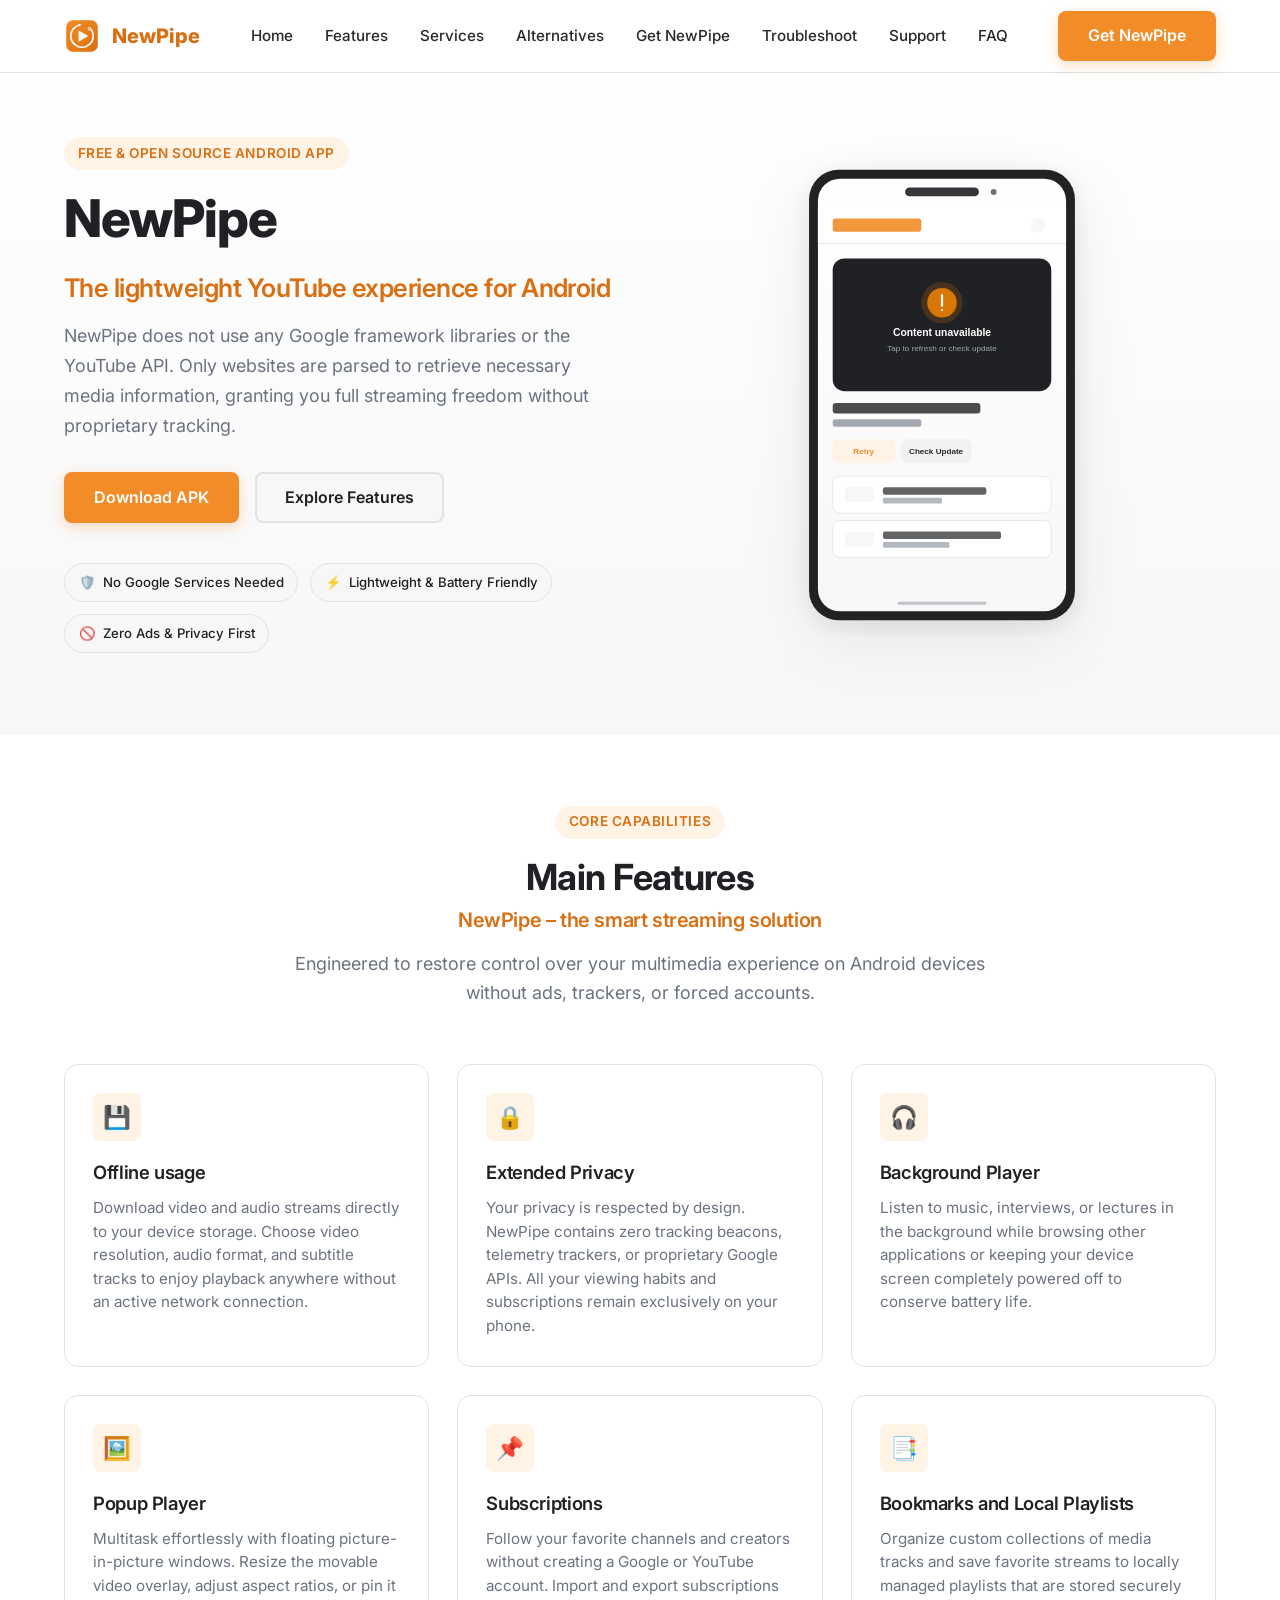
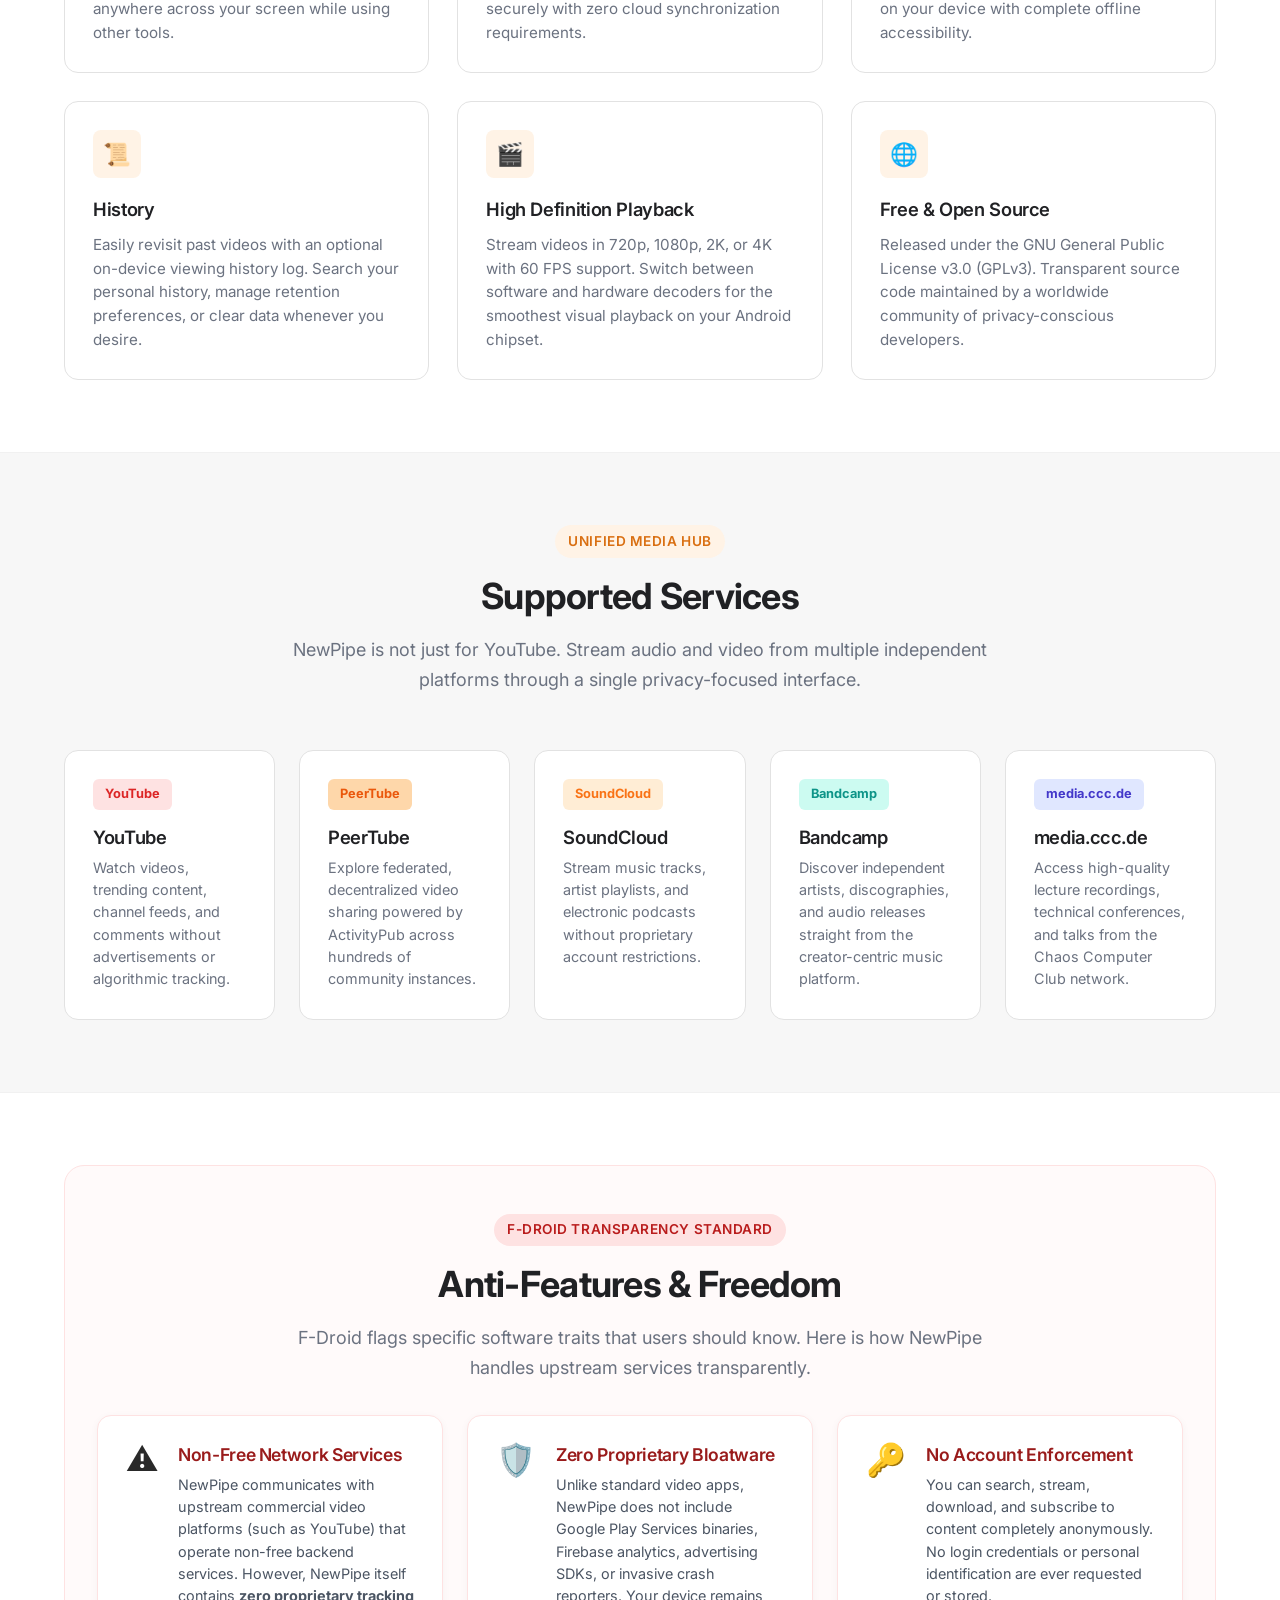
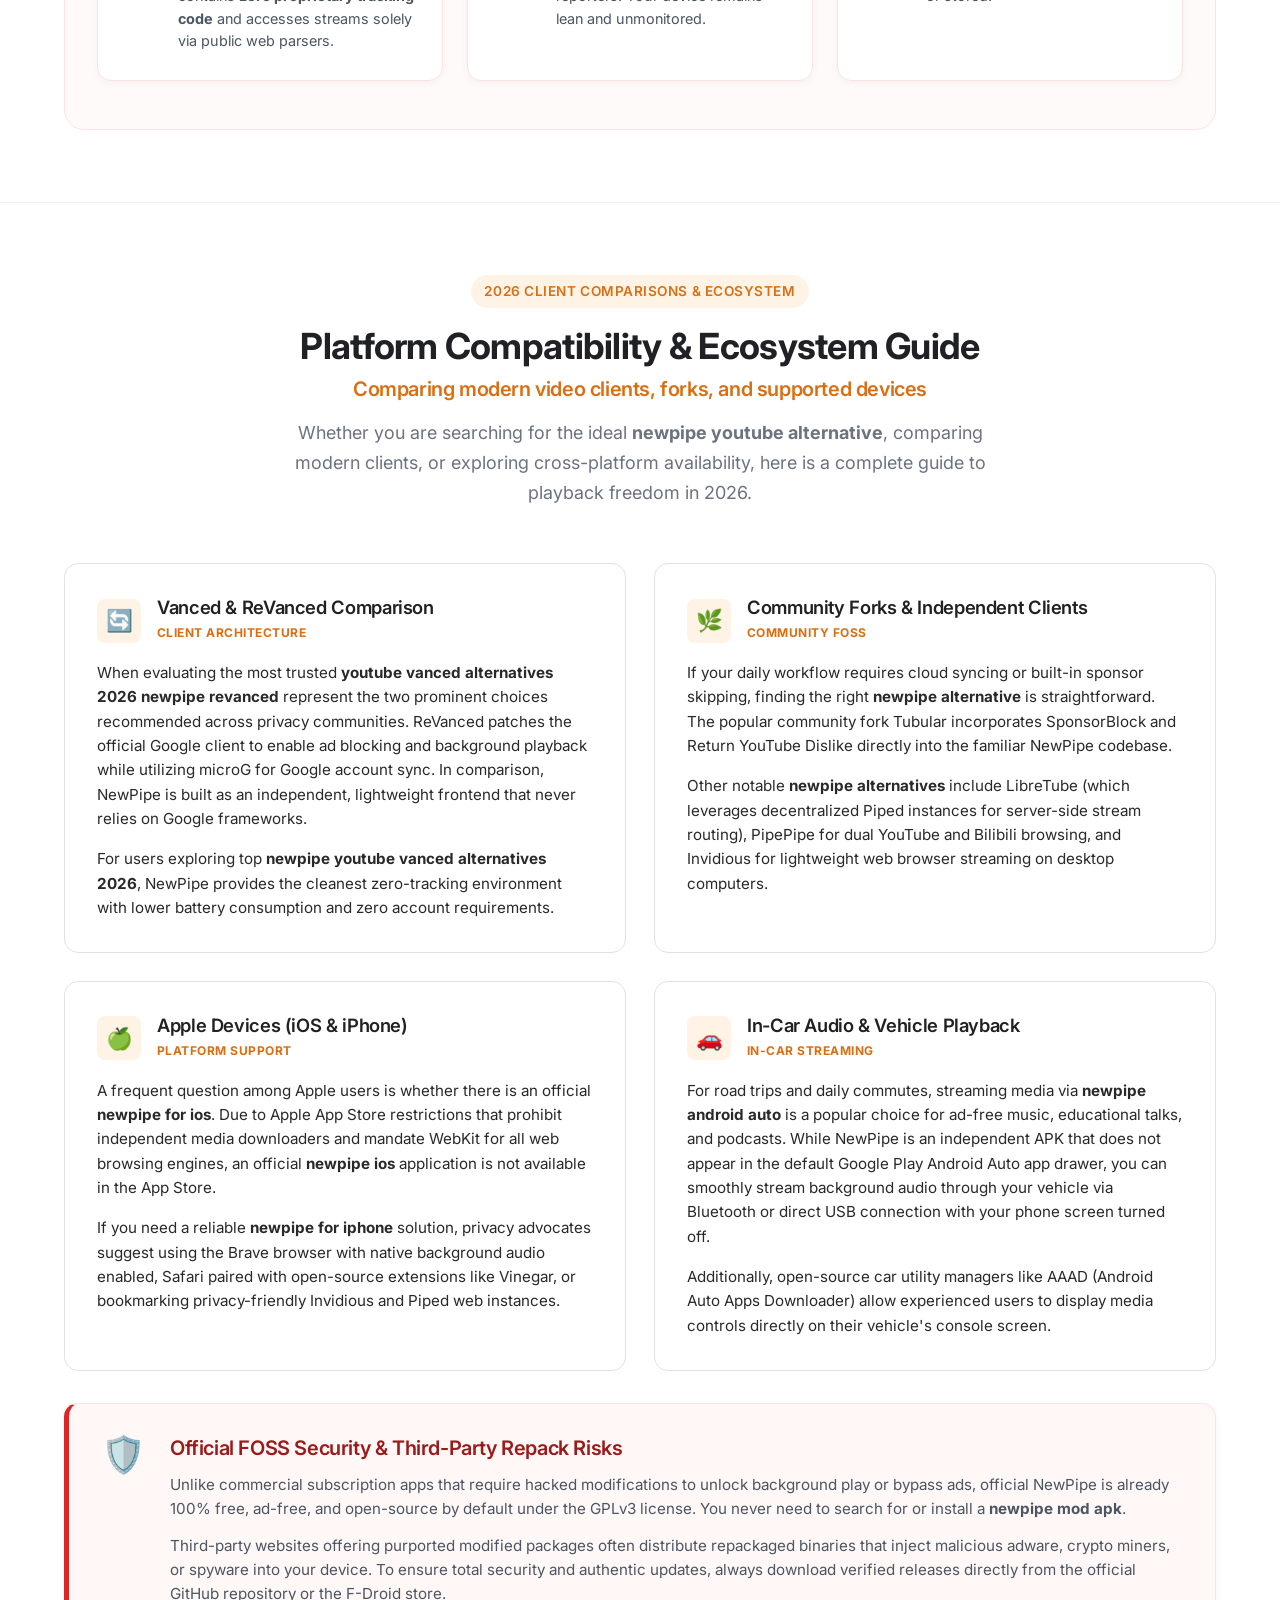
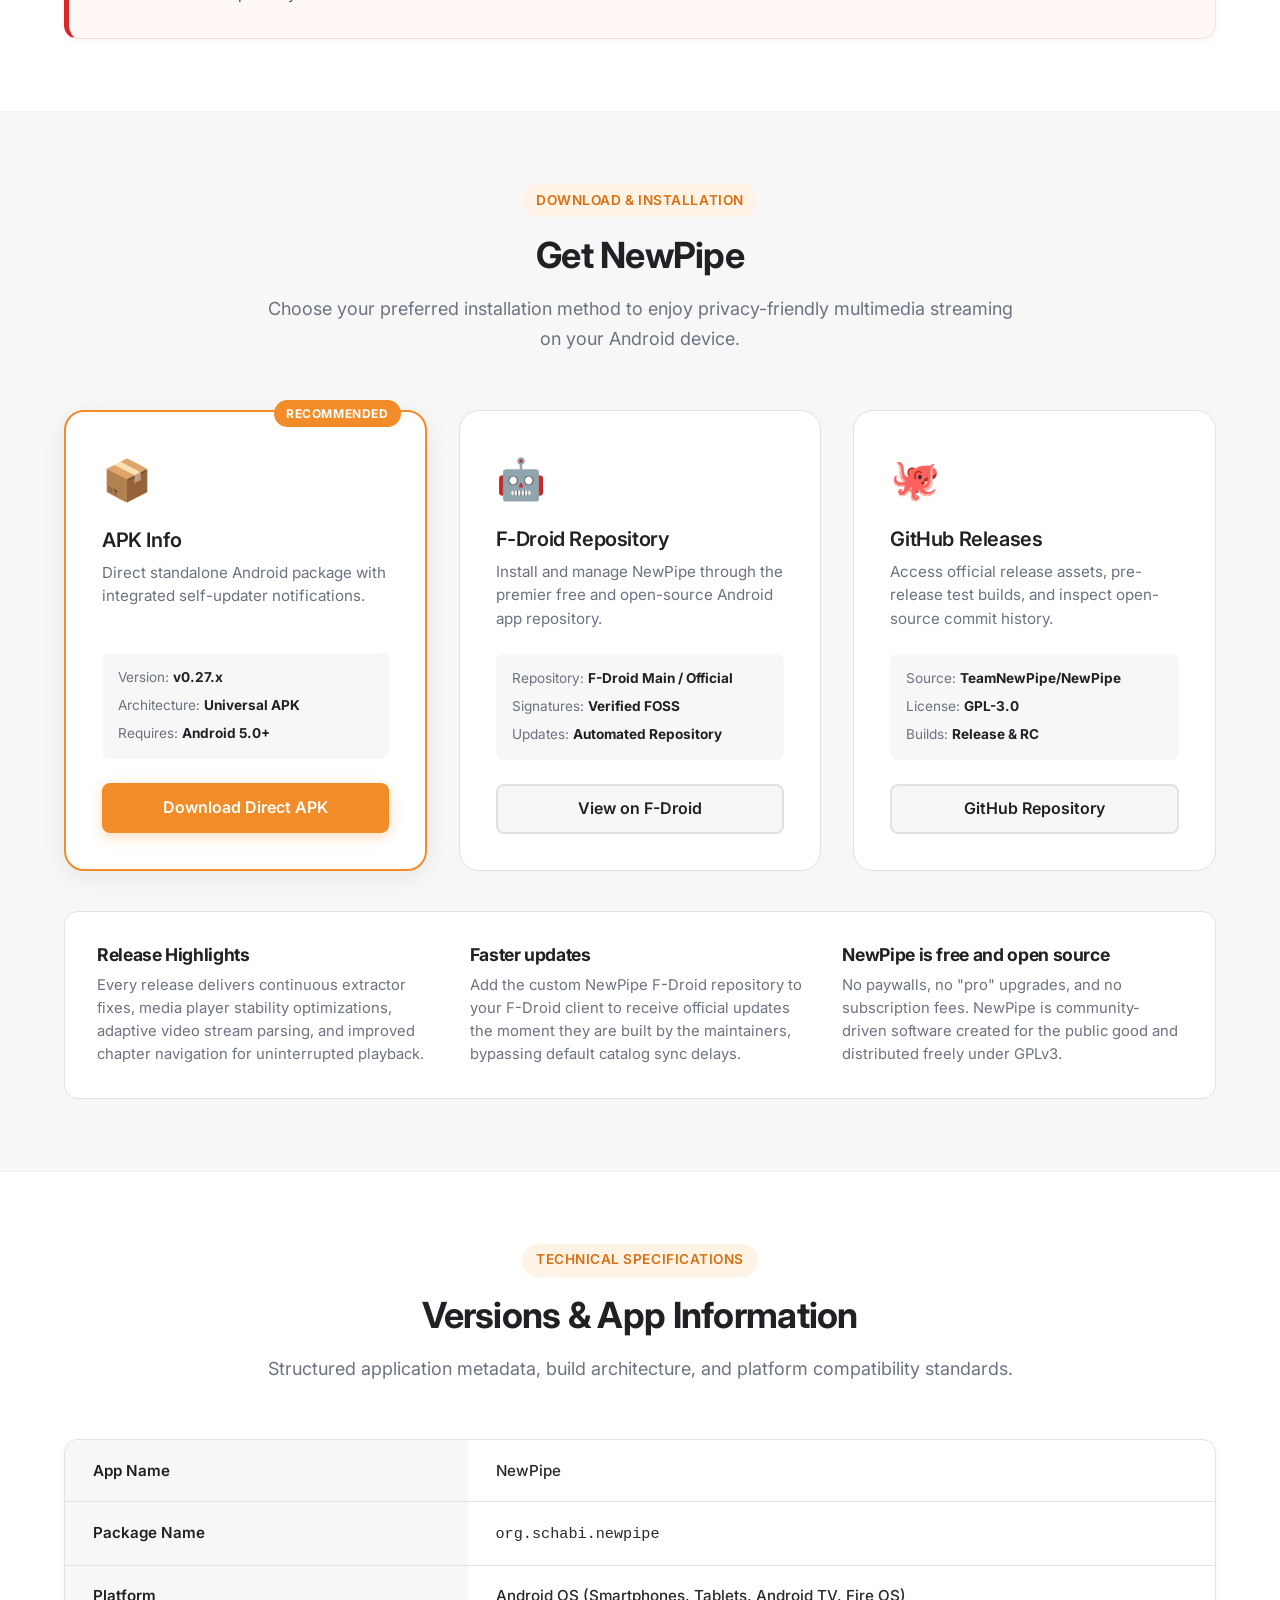
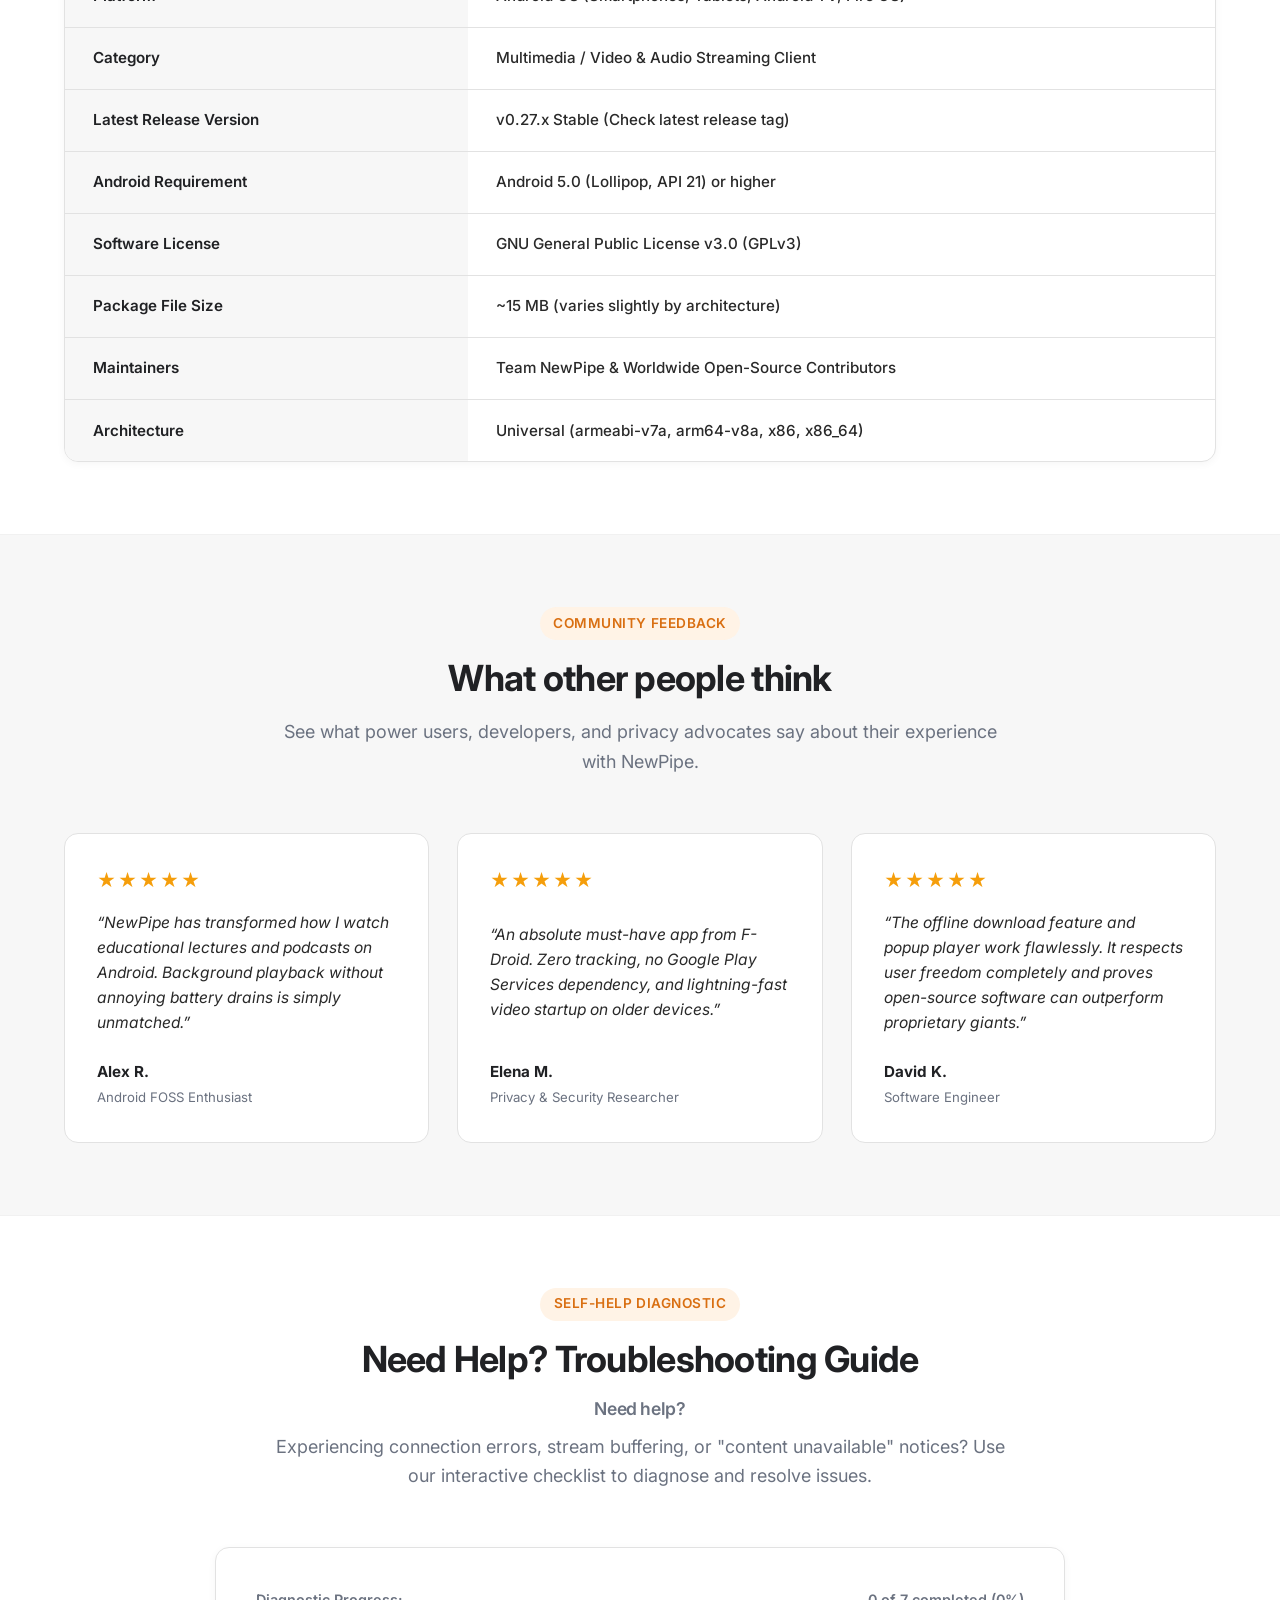
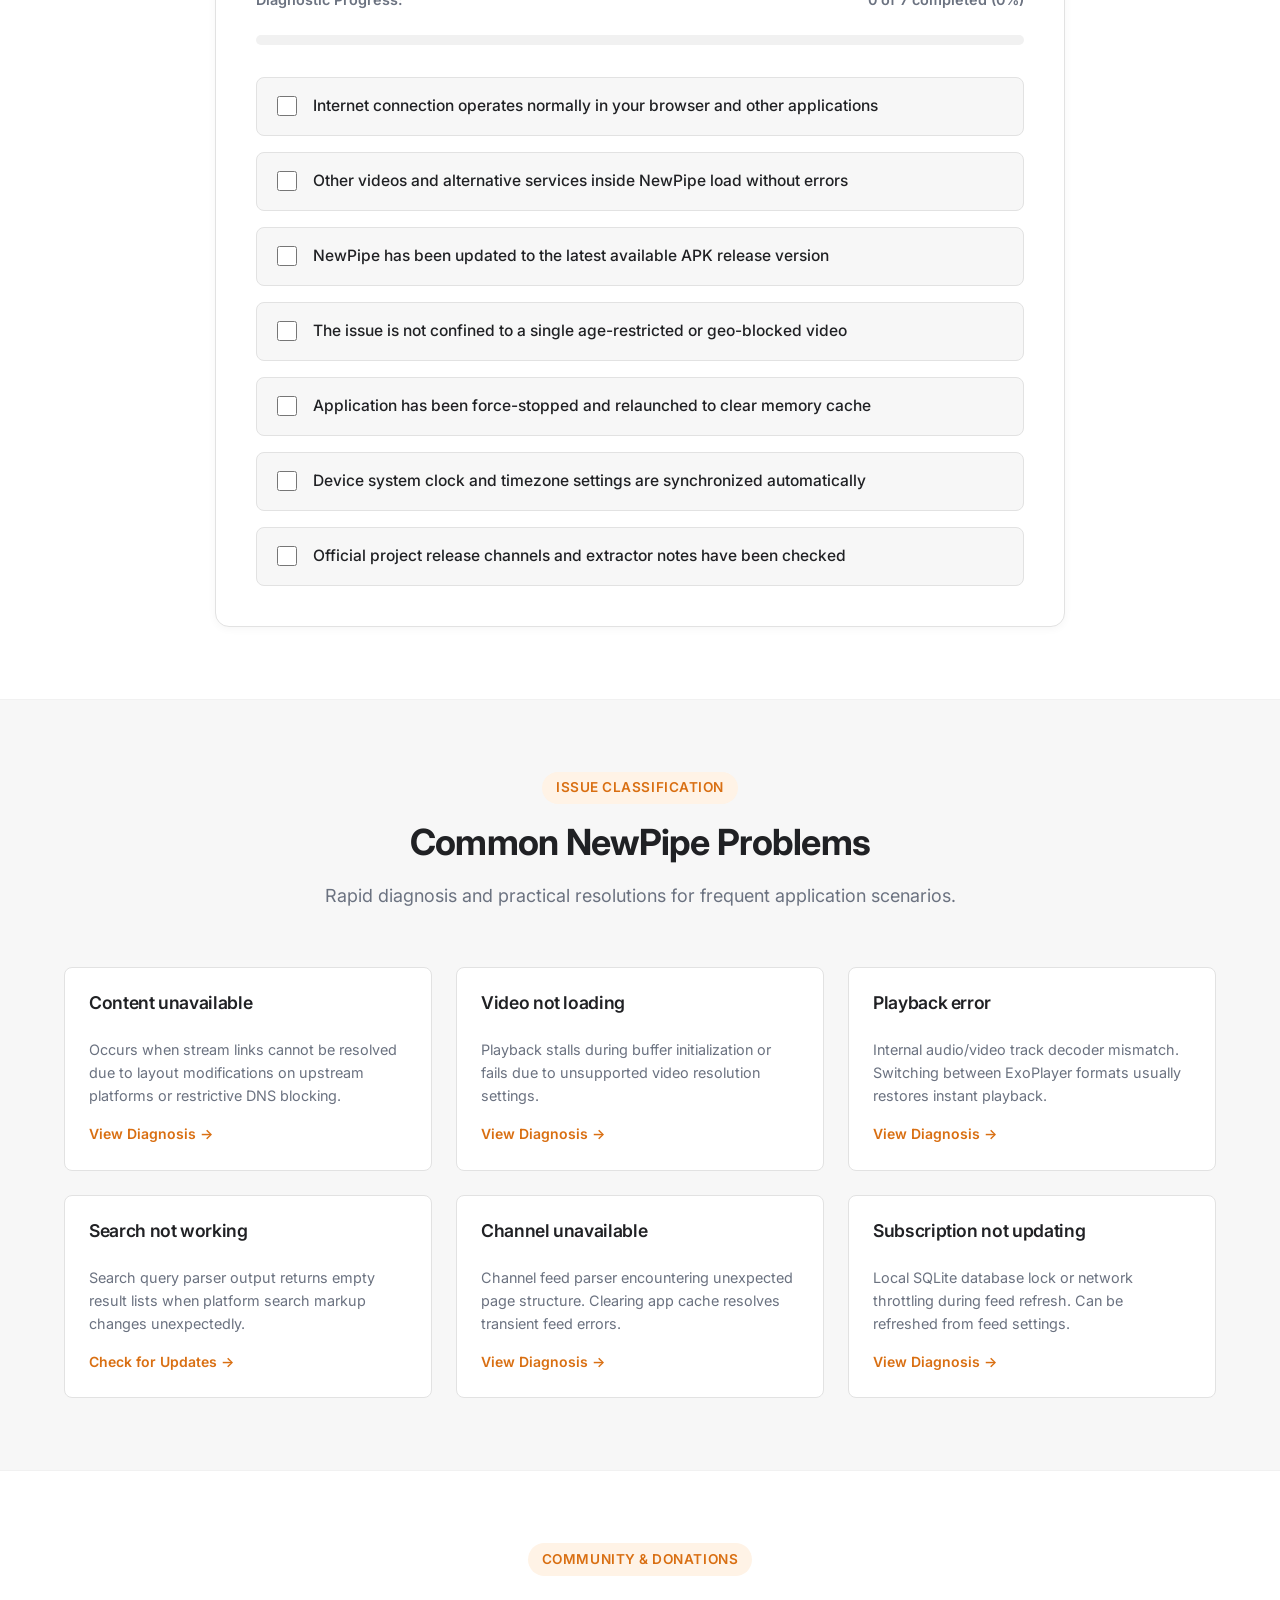
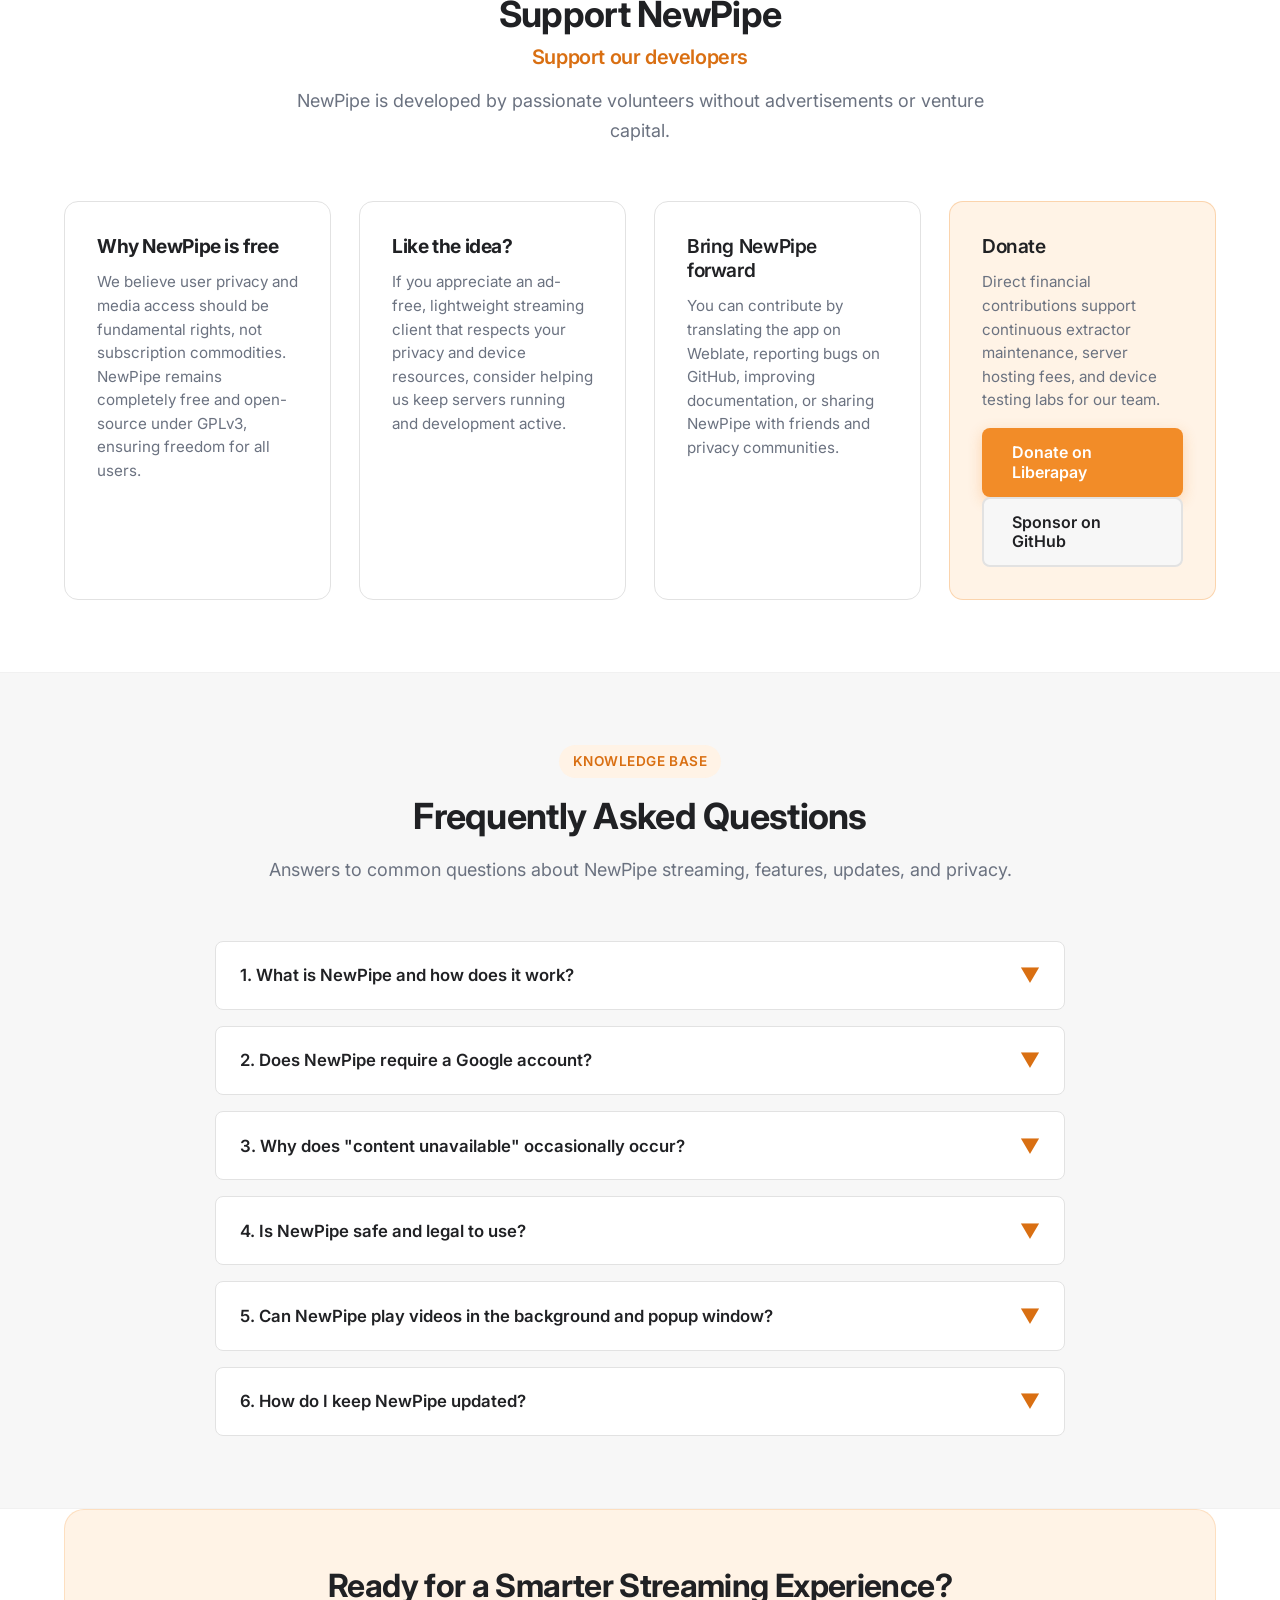
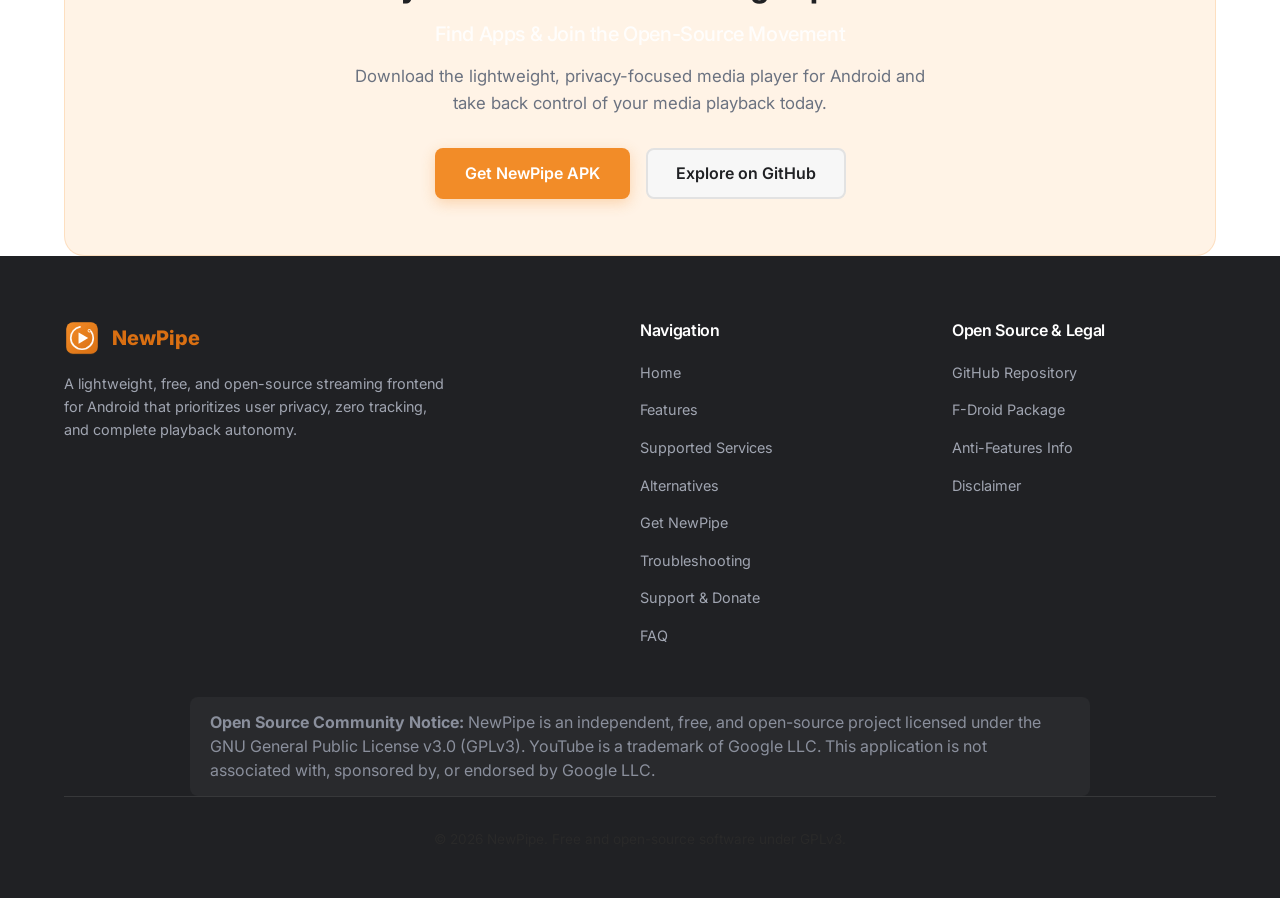
==== commit e7ab78c7: "Update website domain" ====
--- a/index.html
+++ b/index.html
@@ -39,6 +39,7 @@
           <li><a href="#home" class="nav-link">Home</a></li>
           <li><a href="#features" class="nav-link">Features</a></li>
           <li><a href="#supported-services" class="nav-link">Services</a></li>
+          <li><a href="#alternatives" class="nav-link">Alternatives</a></li>
           <li><a href="#get-newpipe" class="nav-link">Get NewPipe</a></li>
           <li><a href="#troubleshooting" class="nav-link">Troubleshoot</a></li>
           <li><a href="#support" class="nav-link">Support</a></li>
@@ -279,6 +280,104 @@
                   credentials or personal identification are ever requested or stored.</p>
               </div>
             </div>
+          </div>
+        </div>
+      </div>
+    </section>
+
+    <!-- Section: Alternatives & Ecosystem Guide (2026) -->
+    <section id="alternatives">
+      <div class="container">
+        <div class="section-title-wrap">
+          <div class="badge-tag">2026 Client Comparisons &amp; Ecosystem</div>
+          <h2>Platform Compatibility &amp; Ecosystem Guide</h2>
+          <h3 class="section-subtitle">Comparing modern video clients, forks, and supported devices</h3>
+          <p class="lead">
+            Whether you are searching for the ideal <strong>newpipe youtube alternative</strong>, comparing modern clients, or exploring cross-platform availability, here is a complete guide to playback freedom in 2026.
+          </p>
+        </div>
+
+        <div class="alternatives-grid">
+          <!-- Card 1: Vanced & ReVanced Comparison -->
+          <div class="alt-card">
+            <div class="alt-header">
+              <span class="alt-icon">🔄</span>
+              <div>
+                <h3>Vanced &amp; ReVanced Comparison</h3>
+                <span class="alt-badge">Client Architecture</span>
+              </div>
+            </div>
+            <p>
+              When evaluating the most trusted <strong>youtube vanced alternatives 2026 newpipe revanced</strong> represent the two prominent choices recommended across privacy communities. ReVanced patches the official Google client to enable ad blocking and background playback while utilizing microG for Google account sync. In comparison, NewPipe is built as an independent, lightweight frontend that never relies on Google frameworks.
+            </p>
+            <p>
+              For users exploring top <strong>newpipe youtube vanced alternatives 2026</strong>, NewPipe provides the cleanest zero-tracking environment with lower battery consumption and zero account requirements.
+            </p>
+          </div>
+
+          <!-- Card 2: Community Forks & Independent Clients -->
+          <div class="alt-card">
+            <div class="alt-header">
+              <span class="alt-icon">🌿</span>
+              <div>
+                <h3>Community Forks &amp; Independent Clients</h3>
+                <span class="alt-badge">Community FOSS</span>
+              </div>
+            </div>
+            <p>
+              If your daily workflow requires cloud syncing or built-in sponsor skipping, finding the right <strong>newpipe alternative</strong> is straightforward. The popular community fork Tubular incorporates SponsorBlock and Return YouTube Dislike directly into the familiar NewPipe codebase.
+            </p>
+            <p>
+              Other notable <strong>newpipe alternatives</strong> include LibreTube (which leverages decentralized Piped instances for server-side stream routing), PipePipe for dual YouTube and Bilibili browsing, and Invidious for lightweight web browser streaming on desktop computers.
+            </p>
+          </div>
+
+          <!-- Card 3: Apple Devices (iOS & iPhone) -->
+          <div class="alt-card">
+            <div class="alt-header">
+              <span class="alt-icon">🍏</span>
+              <div>
+                <h3>Apple Devices (iOS &amp; iPhone)</h3>
+                <span class="alt-badge">Platform Support</span>
+              </div>
+            </div>
+            <p>
+              A frequent question among Apple users is whether there is an official <strong>newpipe for ios</strong>. Due to Apple App Store restrictions that prohibit independent media downloaders and mandate WebKit for all web browsing engines, an official <strong>newpipe ios</strong> application is not available in the App Store.
+            </p>
+            <p>
+              If you need a reliable <strong>newpipe for iphone</strong> solution, privacy advocates suggest using the Brave browser with native background audio enabled, Safari paired with open-source extensions like Vinegar, or bookmarking privacy-friendly Invidious and Piped web instances.
+            </p>
+          </div>
+
+          <!-- Card 4: In-Car Audio Playback -->
+          <div class="alt-card">
+            <div class="alt-header">
+              <span class="alt-icon">🚗</span>
+              <div>
+                <h3>In-Car Audio &amp; Vehicle Playback</h3>
+                <span class="alt-badge">In-Car Streaming</span>
+              </div>
+            </div>
+            <p>
+              For road trips and daily commutes, streaming media via <strong>newpipe android auto</strong> is a popular choice for ad-free music, educational talks, and podcasts. While NewPipe is an independent APK that does not appear in the default Google Play Android Auto app drawer, you can smoothly stream background audio through your vehicle via Bluetooth or direct USB connection with your phone screen turned off.
+            </p>
+            <p>
+              Additionally, open-source car utility managers like AAAD (Android Auto Apps Downloader) allow experienced users to display media controls directly on their vehicle's console screen.
+            </p>
+          </div>
+        </div>
+
+        <!-- Security Warning Box: Official FOSS vs Mod APK -->
+        <div class="security-box">
+          <div class="security-icon">🛡️</div>
+          <div class="security-content">
+            <h3>Official FOSS Security &amp; Third-Party Repack Risks</h3>
+            <p>
+              Unlike commercial subscription apps that require hacked modifications to unlock background play or bypass ads, official NewPipe is already 100% free, ad-free, and open-source by default under the GPLv3 license. You never need to search for or install a <strong>newpipe mod apk</strong>.
+            </p>
+            <p>
+              Third-party websites offering purported modified packages often distribute repackaged binaries that inject malicious adware, crypto miners, or spyware into your device. To ensure total security and authentic updates, always download verified releases directly from the official GitHub repository or the F-Droid store.
+            </p>
           </div>
         </div>
       </div>
@@ -764,6 +863,7 @@
             <li><a href="#home">Home</a></li>
             <li><a href="#features">Features</a></li>
             <li><a href="#supported-services">Supported Services</a></li>
+            <li><a href="#alternatives">Alternatives</a></li>
             <li><a href="#get-newpipe">Get NewPipe</a></li>
             <li><a href="#troubleshooting">Troubleshooting</a></li>
             <li><a href="#support">Support &amp; Donate</a></li>
--- a/css/style.css
+++ b/css/style.css
@@ -124,6 +124,10 @@
   border-bottom: none;
 }
 
+.surface-bg {
+  background-color: var(--surface);
+}
+
 .section-title-wrap {
   text-align: center;
   margin-bottom: 3.5rem;
@@ -1352,6 +1356,110 @@
 }
 
 /* ==========================================================================
+   Section: Alternatives & Ecosystem Guide (2026)
+   ========================================================================== */
+.alternatives-grid {
+  display: grid;
+  grid-template-columns: repeat(2, 1fr);
+  gap: 1.75rem;
+  margin-bottom: 2rem;
+}
+
+.alt-card {
+  background: var(--background);
+  border: 1px solid var(--border);
+  border-radius: var(--radius-md);
+  padding: 2rem;
+  display: flex;
+  flex-direction: column;
+  gap: 1rem;
+  transition: var(--transition);
+}
+
+.alt-card:hover {
+  transform: translateY(-3px);
+  box-shadow: var(--shadow-md);
+  border-color: rgba(242, 140, 40, 0.4);
+}
+
+.alt-header {
+  display: flex;
+  align-items: center;
+  gap: 1rem;
+}
+
+.alt-icon {
+  width: 44px;
+  height: 44px;
+  background-color: var(--primary-soft);
+  color: var(--primary-dark);
+  border-radius: var(--radius-sm);
+  display: flex;
+  align-items: center;
+  justify-content: center;
+  font-size: 1.35rem;
+  flex-shrink: 0;
+}
+
+.alt-header h3 {
+  font-size: 1.15rem;
+  margin: 0;
+  color: var(--dark);
+}
+
+.alt-badge {
+  display: inline-block;
+  font-size: 0.75rem;
+  font-weight: 700;
+  text-transform: uppercase;
+  letter-spacing: 0.04em;
+  color: var(--primary-dark);
+  margin-top: 0.2rem;
+}
+
+.alt-card p {
+  font-size: 0.95rem;
+  color: var(--text);
+  line-height: 1.6;
+  margin: 0;
+}
+
+.security-box {
+  background: #fff8f6;
+  border: 1px solid #fee2e2;
+  border-left: 5px solid #dc2626;
+  border-radius: var(--radius-md);
+  padding: 2rem;
+  display: flex;
+  gap: 1.5rem;
+  align-items: flex-start;
+  box-shadow: var(--shadow-sm);
+}
+
+.security-icon {
+  font-size: 2.25rem;
+  line-height: 1;
+  flex-shrink: 0;
+}
+
+.security-content h3 {
+  color: #991b1b;
+  font-size: 1.25rem;
+  margin-bottom: 0.75rem;
+}
+
+.security-content p {
+  color: #4b5563;
+  font-size: 0.95rem;
+  line-height: 1.6;
+  margin-bottom: 0.75rem;
+}
+
+.security-content p:last-child {
+  margin-bottom: 0;
+}
+
+/* ==========================================================================
    Responsive Breakpoints & Media Queries
    ========================================================================== */
 
@@ -1375,7 +1483,7 @@
     padding: 3rem 0;
   }
 
-  .grid-3-col, .grid-2-col, .steps-grid, .breakdown-grid, .problems-grid, .update-info-list {
+  .grid-3-col, .grid-2-col, .steps-grid, .breakdown-grid, .problems-grid, .update-info-list, .alternatives-grid {
     grid-template-columns: 1fr;
   }
 
@@ -1428,7 +1536,7 @@
     flex-direction: column;
   }
 
-  .notice-box {
+  .notice-box, .security-box {
     flex-direction: column;
     gap: 0.75rem;
   }
